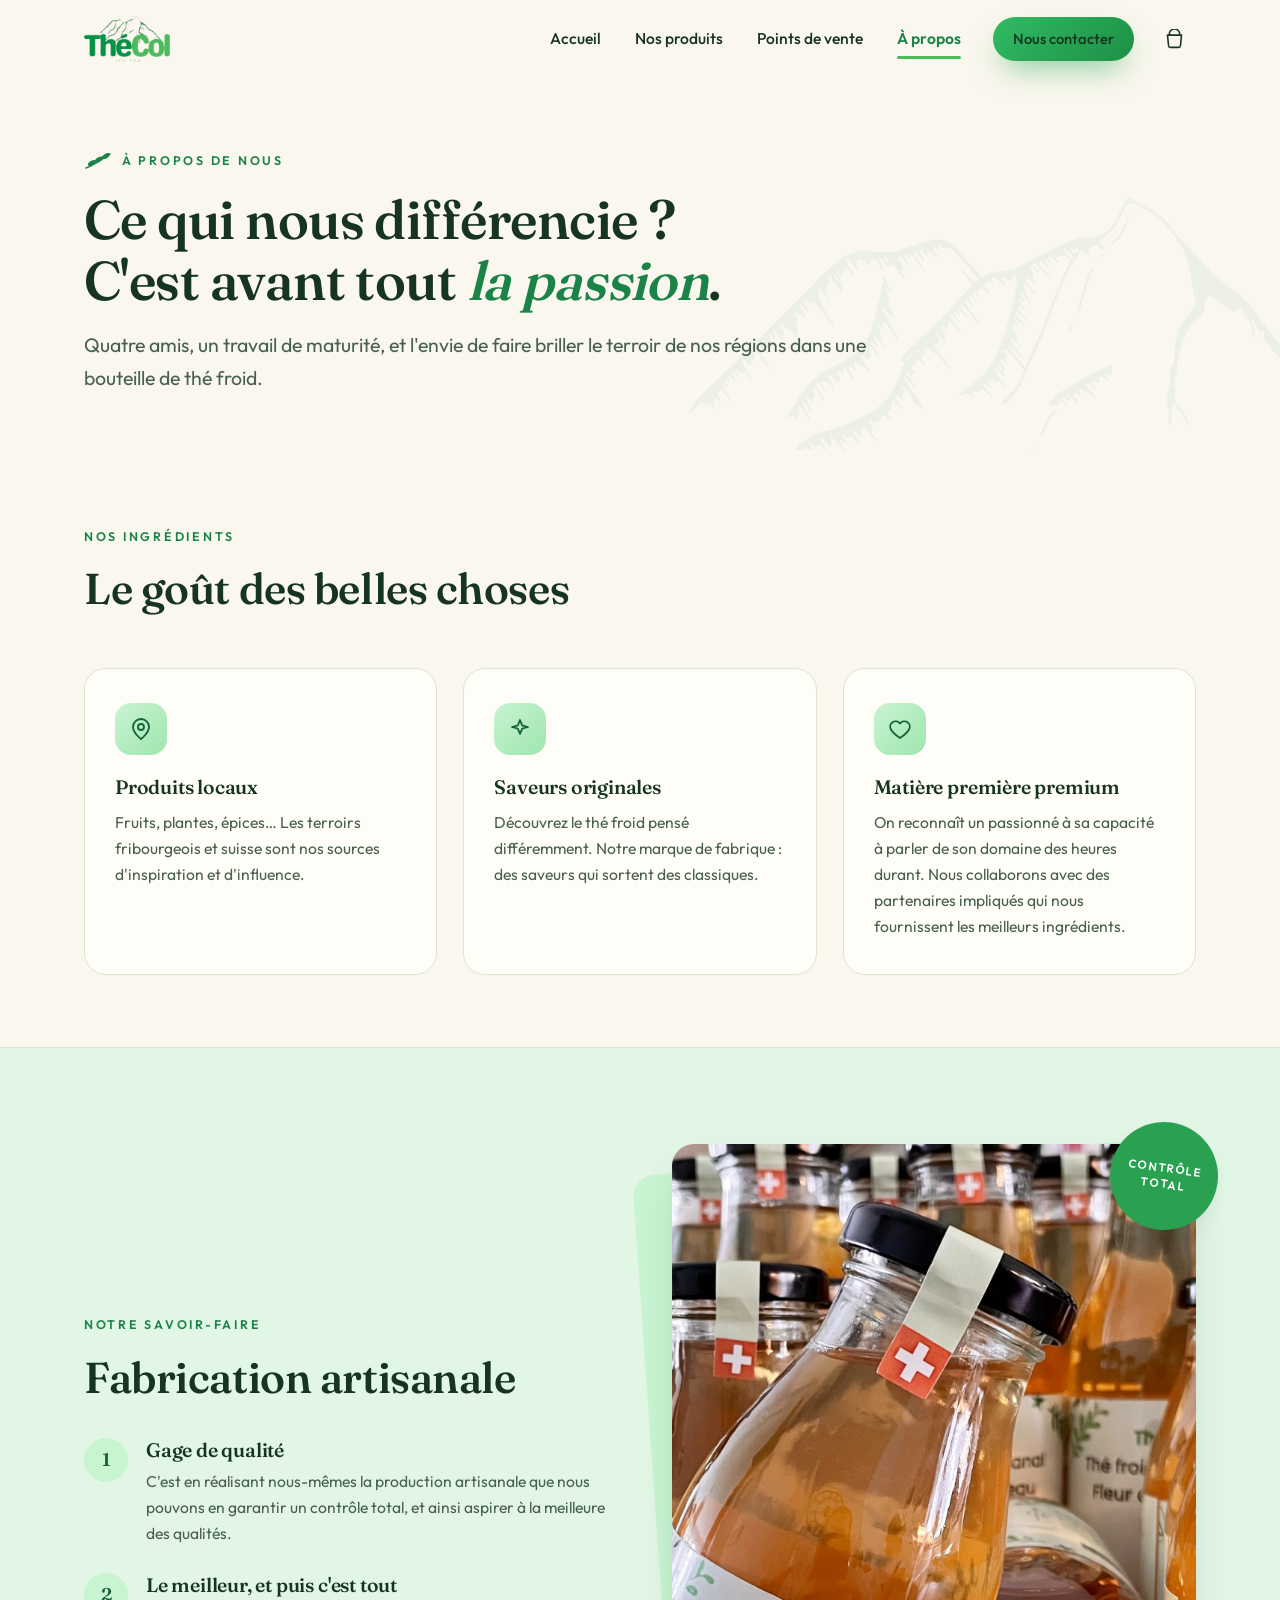
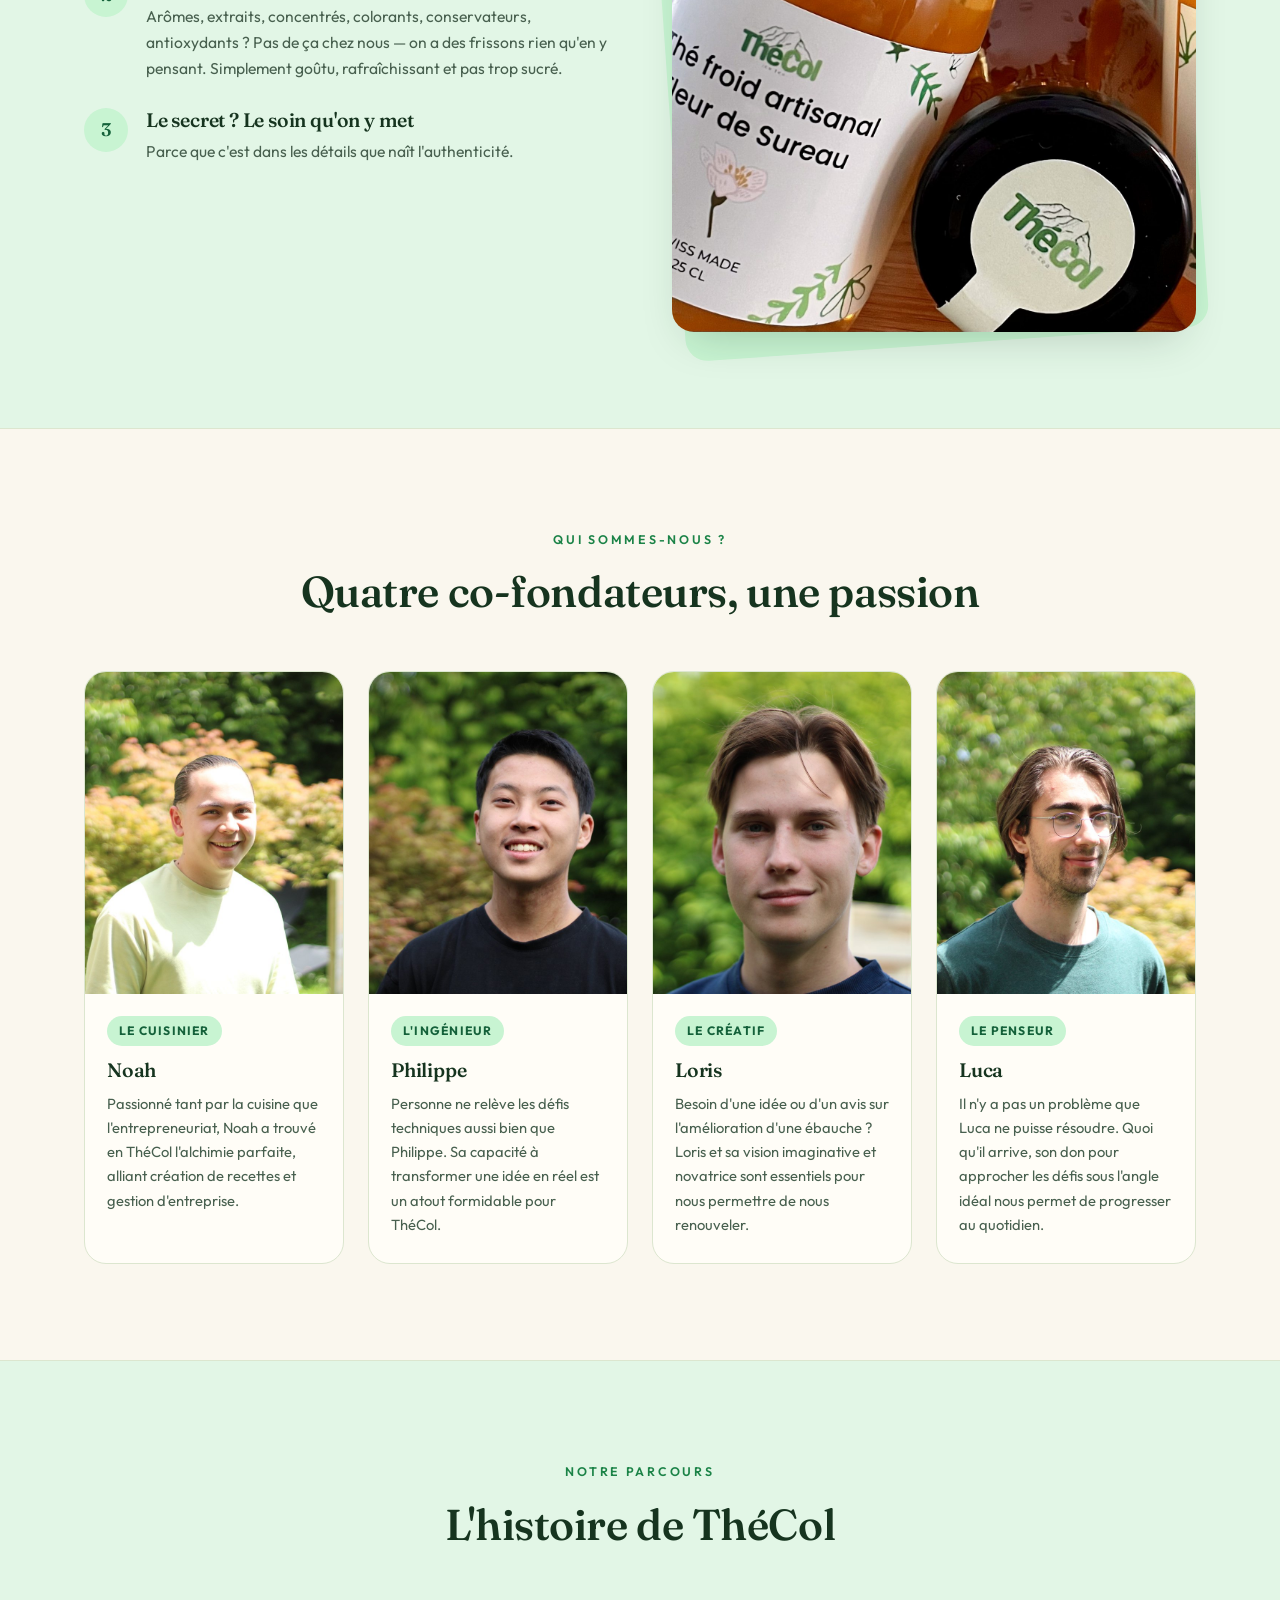
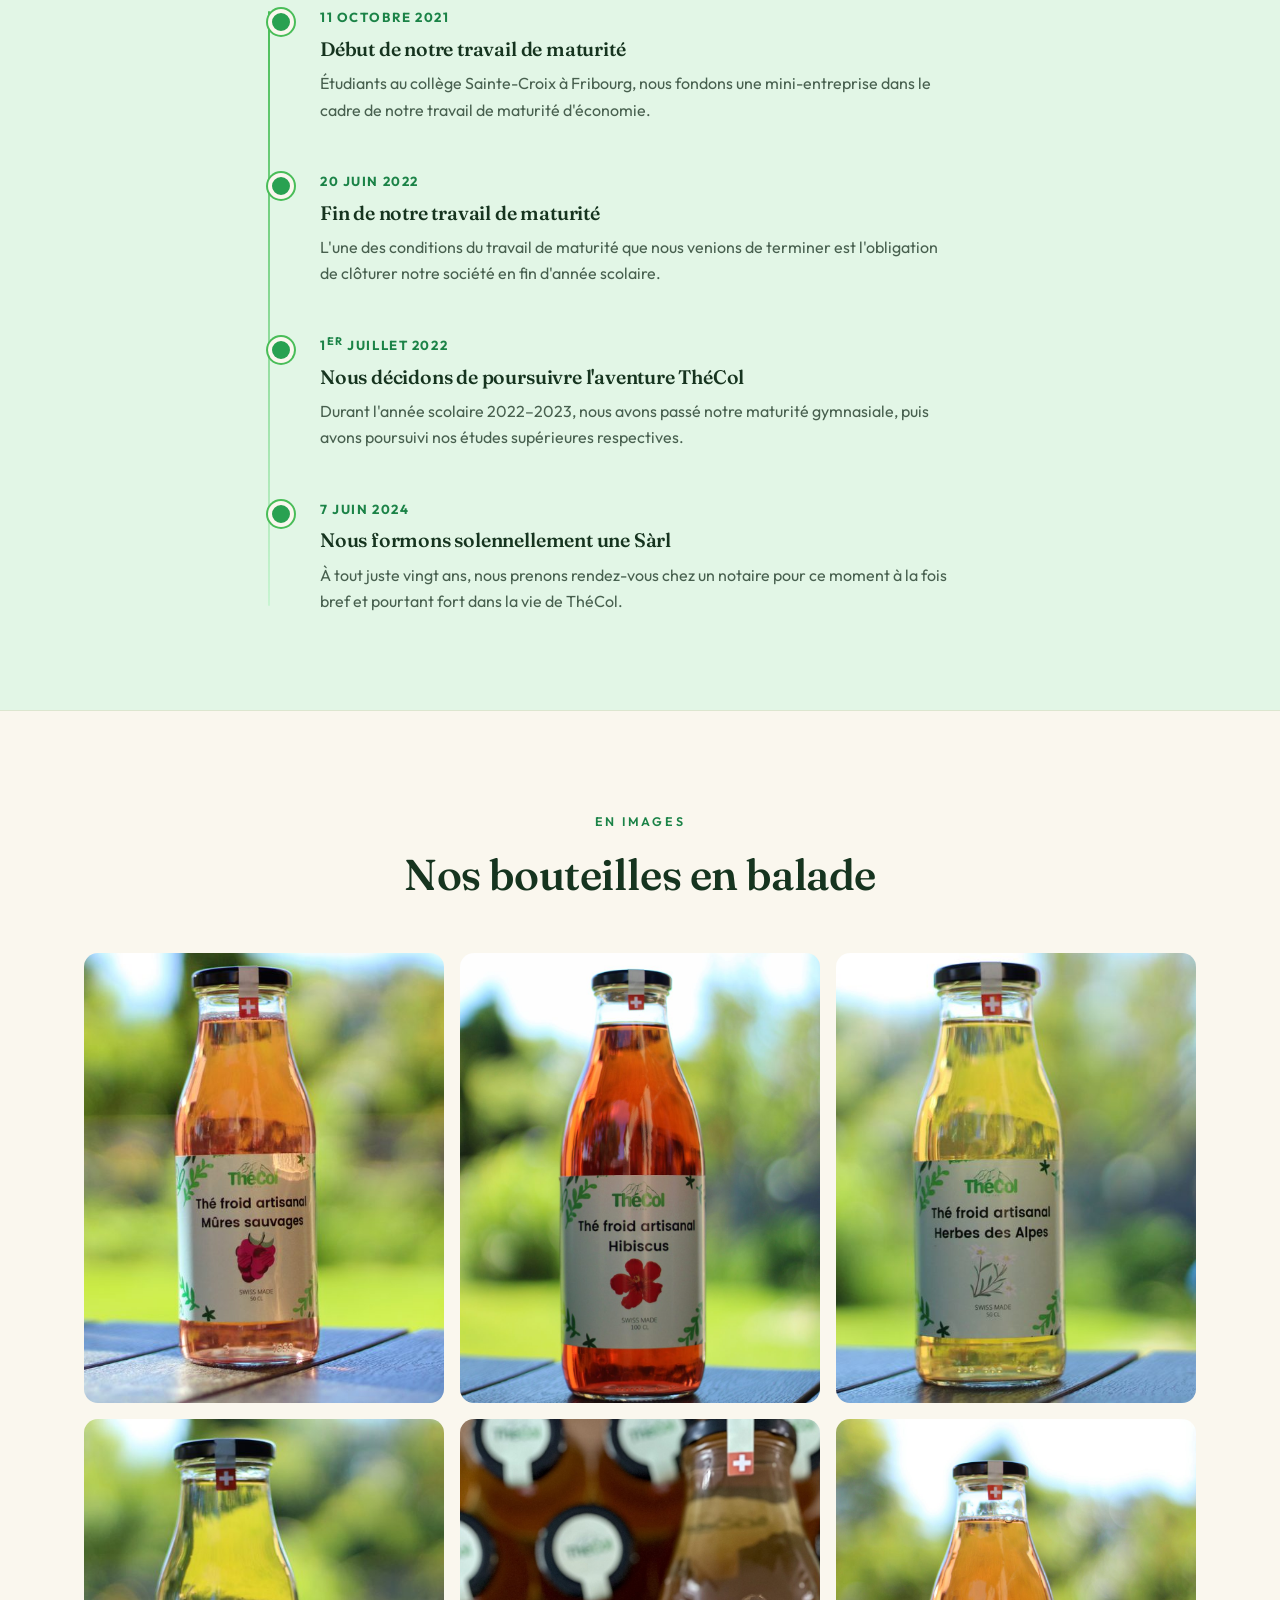
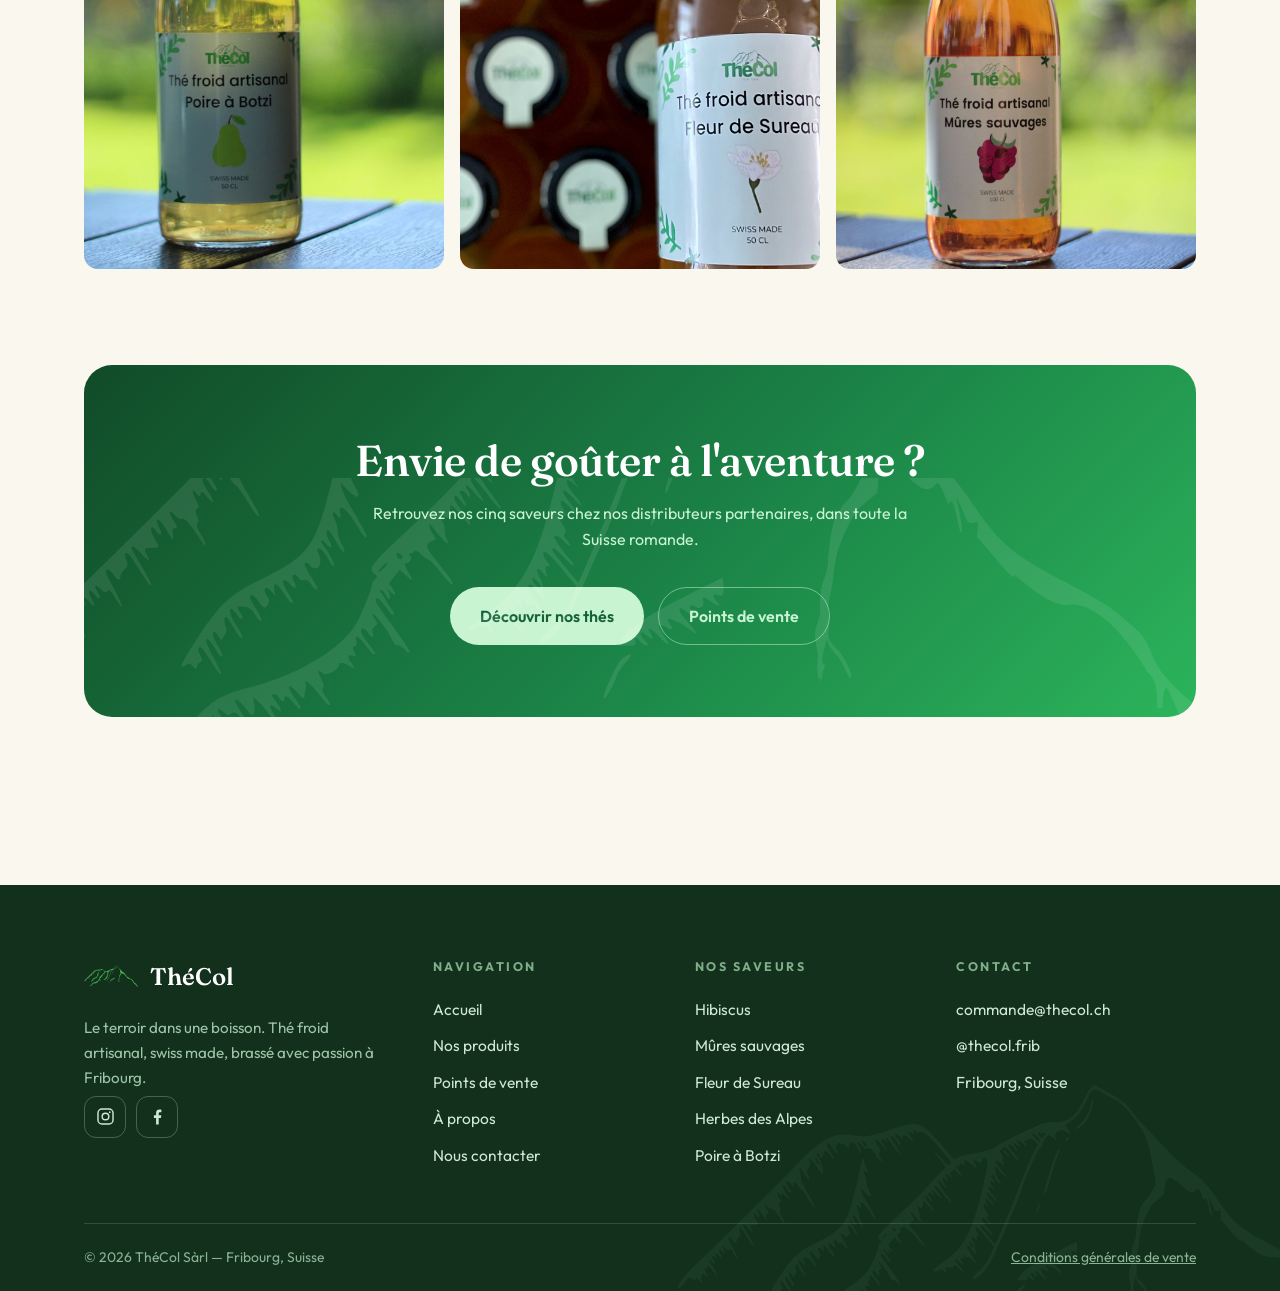
==== a-propos.html @ d3c69330 "Site ThéCol remasterisé — vitrine multi-pages + boutique statique Refonte complète de thecol.ch : ac" ====
<!DOCTYPE html>
<html lang="fr">
<head>
  <meta charset="UTF-8">
  <meta name="viewport" content="width=device-width, initial-scale=1.0">
  <title>À propos — ThéCol | Notre histoire, notre équipe</title>
  <meta name="description" content="Ce qui différencie ThéCol ? La passion. Découvrez l'histoire de quatre étudiants fribourgeois devenus artisans du thé froid, et les valeurs qui nous animent.">
  <link rel="icon" type="image/svg+xml" href="assets/web/montagne.svg">
  <link rel="icon" type="image/png" sizes="192x192" href="assets/web/icon-192.png">
  <link rel="apple-touch-icon" href="assets/web/icon-192.png">
  <link rel="stylesheet" href="css/style.css?v=5">
</head>
<body>

  <header class="site-header">
    <div class="wrap header-inner">
      <a class="brand" href="index.html" aria-label="ThéCol — accueil">
        <img src="assets/web/logo-header.png" alt="ThéCol">
      </a>
      <nav class="main-nav" aria-label="Navigation principale">
        <a href="index.html">Accueil</a>
        <a href="produits.html">Nos produits</a>
        <a href="points-de-vente.html">Points de vente</a>
        <a href="a-propos.html" class="active">À propos</a>
        <a href="contact.html" class="btn small">Nous contacter</a>
      </nav>
      <div class="header-actions">
        <button class="cart-btn" aria-label="Ouvrir le panier">
          <svg width="21" height="21" viewBox="0 0 24 24" fill="none" stroke="currentColor" stroke-width="1.8" stroke-linecap="round" stroke-linejoin="round" aria-hidden="true"><path d="M6 7V6a6 6 0 0 1 12 0v1"/><path d="M4 7h16l-1.2 12.1a2 2 0 0 1-2 1.9H7.2a2 2 0 0 1-2-1.9L4 7Z"/></svg>
          <span class="cart-count" data-cart-count hidden>0</span>
        </button>
        <button class="nav-toggle" aria-label="Ouvrir le menu" aria-expanded="false">
          <span></span><span></span><span></span>
        </button>
      </div>
    </div>
  </header>

  <main>
    <!-- ======================= En-tête de page ======================= -->
    <section class="page-hero">
      <div class="hero-mountain" aria-hidden="true"></div>
      <div class="wrap">
        <span class="overline">
          <svg width="28" height="18" viewBox="0 0 28 18" aria-hidden="true"><g fill="currentColor"><path d="M2 16C8 14 16 9 26 2" stroke="currentColor" stroke-width="1.5" fill="none" stroke-linecap="round"/><ellipse cx="8" cy="11" rx="4.5" ry="2.2" transform="rotate(-30 8 11)"/><ellipse cx="15" cy="7.5" rx="4.5" ry="2.2" transform="rotate(-30 15 7.5)"/><ellipse cx="22" cy="4" rx="4.5" ry="2.2" transform="rotate(-30 22 4)"/></g></svg>
          À propos de nous
        </span>
        <h1>Ce qui nous différencie&nbsp;?<br>C'est avant tout <em style="color:var(--green-700)">la passion</em>.</h1>
        <p class="lead">Quatre amis, un travail de maturité, et l'envie de faire briller le terroir de nos régions dans une bouteille de thé froid.</p>
      </div>
    </section>

    <!-- ======================= Le goût des belles choses ======================= -->
    <section class="section tight">
      <div class="wrap">
        <div class="section-head reveal">
          <span class="overline">Nos ingrédients</span>
          <h2>Le goût des belles choses</h2>
        </div>
        <div class="feature-grid">
          <article class="feature reveal">
            <div class="ico">
              <svg width="24" height="24" viewBox="0 0 24 24" fill="none" stroke="currentColor" stroke-width="1.8" stroke-linecap="round" stroke-linejoin="round" aria-hidden="true"><path d="M20 10c0 6-8 12-8 12s-8-6-8-12a8 8 0 0 1 16 0Z"/><circle cx="12" cy="10" r="3"/></svg>
            </div>
            <h3>Produits locaux</h3>
            <p>Fruits, plantes, épices… Les terroirs fribourgeois et suisse sont nos sources d'inspiration et d'influence.</p>
          </article>
          <article class="feature reveal d1">
            <div class="ico">
              <svg width="24" height="24" viewBox="0 0 24 24" fill="none" stroke="currentColor" stroke-width="1.8" stroke-linejoin="round" aria-hidden="true"><path d="M12 3l2.2 5.4L20 10l-5.8 1.6L12 17l-2.2-5.4L4 10l5.8-1.6L12 3Z"/></svg>
            </div>
            <h3>Saveurs originales</h3>
            <p>Découvrez le thé froid pensé différemment. Notre marque de fabrique&nbsp;: des saveurs qui sortent des classiques.</p>
          </article>
          <article class="feature reveal d2">
            <div class="ico">
              <svg width="24" height="24" viewBox="0 0 24 24" fill="none" stroke="currentColor" stroke-width="1.8" stroke-linecap="round" stroke-linejoin="round" aria-hidden="true"><path d="M12 21s-7-4.6-9.3-9A5.4 5.4 0 0 1 12 6.6 5.4 5.4 0 0 1 21.3 12c-2.3 4.4-9.3 9-9.3 9Z"/></svg>
            </div>
            <h3>Matière première premium</h3>
            <p>On reconnaît un passionné à sa capacité à parler de son domaine des heures durant. Nous collaborons avec des partenaires impliqués qui nous fournissent les meilleurs ingrédients.</p>
          </article>
        </div>
      </div>
    </section>

    <!-- ======================= Fabrication artisanale ======================= -->
    <section class="section" style="background: var(--mint-soft); border-block: 1px solid var(--line);">
      <div class="wrap split">
        <div class="reveal">
          <span class="overline">Notre savoir-faire</span>
          <h2 style="margin-bottom: 36px;">Fabrication artisanale</h2>
          <div class="craft-list">
            <div class="craft-item">
              <span class="num">1</span>
              <div>
                <h3>Gage de qualité</h3>
                <p>C'est en réalisant nous-mêmes la production artisanale que nous pouvons en garantir un contrôle total, et ainsi aspirer à la meilleure des qualités.</p>
              </div>
            </div>
            <div class="craft-item">
              <span class="num">2</span>
              <div>
                <h3>Le meilleur, et puis c'est tout</h3>
                <p>Arômes, extraits, concentrés, colorants, conservateurs, antioxydants&nbsp;? Pas de ça chez nous — on a des frissons rien qu'en y pensant. Simplement goûtu, rafraîchissant et pas trop sucré.</p>
              </div>
            </div>
            <div class="craft-item">
              <span class="num">3</span>
              <div>
                <h3>Le secret&nbsp;? Le soin qu'on y met</h3>
                <p>Parce que c'est dans les détails que naît l'authenticité.</p>
              </div>
            </div>
          </div>
        </div>
        <div class="split-img reveal d1">
          <img src="assets/web/photo-production.jpg" alt="Bouteilles ThéCol en cours de production" loading="lazy">
          <span class="badge-round">Contrôle<br>total</span>
        </div>
      </div>
    </section>

    <!-- ======================= Équipe ======================= -->
    <section class="section">
      <div class="wrap">
        <div class="section-head center reveal">
          <span class="overline">Qui sommes-nous&nbsp;?</span>
          <h2>Quatre co-fondateurs, une passion</h2>
        </div>
        <div class="team-grid">
          <article class="member reveal">
            <img src="assets/web/team-noah.jpg" alt="Noah, co-fondateur de ThéCol" loading="lazy">
            <div class="member-body">
              <span class="role">Le cuisinier</span>
              <h3>Noah</h3>
              <p>Passionné tant par la cuisine que l'entrepreneuriat, Noah a trouvé en ThéCol l'alchimie parfaite, alliant création de recettes et gestion d'entreprise.</p>
            </div>
          </article>
          <article class="member reveal d1">
            <img src="assets/web/team-philippe.jpg" alt="Philippe, co-fondateur de ThéCol" loading="lazy">
            <div class="member-body">
              <span class="role">L'ingénieur</span>
              <h3>Philippe</h3>
              <p>Personne ne relève les défis techniques aussi bien que Philippe. Sa capacité à transformer une idée en réel est un atout formidable pour ThéCol.</p>
            </div>
          </article>
          <article class="member reveal d2">
            <img src="assets/web/team-loris.jpg" alt="Loris, co-fondateur de ThéCol" loading="lazy">
            <div class="member-body">
              <span class="role">Le créatif</span>
              <h3>Loris</h3>
              <p>Besoin d'une idée ou d'un avis sur l'amélioration d'une ébauche&nbsp;? Loris et sa vision imaginative et novatrice sont essentiels pour nous permettre de nous renouveler.</p>
            </div>
          </article>
          <article class="member reveal d3">
            <img src="assets/web/team-luca.jpg" alt="Luca, co-fondateur de ThéCol" loading="lazy">
            <div class="member-body">
              <span class="role">Le penseur</span>
              <h3>Luca</h3>
              <p>Il n'y a pas un problème que Luca ne puisse résoudre. Quoi qu'il arrive, son don pour approcher les défis sous l'angle idéal nous permet de progresser au quotidien.</p>
            </div>
          </article>
        </div>
      </div>
    </section>

    <!-- ======================= Histoire ======================= -->
    <section class="section" style="background: var(--mint-soft); border-block: 1px solid var(--line);">
      <div class="wrap">
        <div class="section-head center reveal">
          <span class="overline">Notre parcours</span>
          <h2>L'histoire de ThéCol</h2>
        </div>
        <div class="timeline">
          <div class="milestone reveal">
            <span class="date">11 octobre 2021</span>
            <h3>Début de notre travail de maturité</h3>
            <p>Étudiants au collège Sainte-Croix à Fribourg, nous fondons une mini-entreprise dans le cadre de notre travail de maturité d'économie.</p>
          </div>
          <div class="milestone reveal">
            <span class="date">20 juin 2022</span>
            <h3>Fin de notre travail de maturité</h3>
            <p>L'une des conditions du travail de maturité que nous venions de terminer est l'obligation de clôturer notre société en fin d'année scolaire.</p>
          </div>
          <div class="milestone reveal">
            <span class="date">1<sup>er</sup> juillet 2022</span>
            <h3>Nous décidons de poursuivre l'aventure ThéCol</h3>
            <p>Durant l'année scolaire 2022–2023, nous avons passé notre maturité gymnasiale, puis avons poursuivi nos études supérieures respectives.</p>
          </div>
          <div class="milestone reveal">
            <span class="date">7 juin 2024</span>
            <h3>Nous formons solennellement une Sàrl</h3>
            <p>À tout juste vingt ans, nous prenons rendez-vous chez un notaire pour ce moment à la fois bref et pourtant fort dans la vie de ThéCol.</p>
          </div>
        </div>
      </div>
    </section>

    <!-- ======================= Galerie ======================= -->
    <section class="section">
      <div class="wrap">
        <div class="section-head center reveal">
          <span class="overline">En images</span>
          <h2>Nos bouteilles en balade</h2>
        </div>
        <div class="gallery reveal">
          <img src="assets/web/photo-gal-mures.jpg" alt="Bouteille ThéCol Mûres sauvages en extérieur" loading="lazy">
          <img src="assets/web/photo-gal-hibiscus.jpg" alt="Bouteille ThéCol Hibiscus 100 cl" loading="lazy">
          <img src="assets/web/photo-gal-herbes.jpg" alt="Bouteille ThéCol Herbes des Alpes en extérieur" loading="lazy">
          <img src="assets/web/photo-gal-poire.jpg" alt="Bouteille ThéCol Poire à Botzi en extérieur" loading="lazy">
          <img src="assets/web/photo-caisse.jpg" alt="Caisse de bouteilles ThéCol Fleur de Sureau" loading="lazy">
          <img src="assets/web/photo-mures-100.jpg" alt="Grande bouteille ThéCol Mûres sauvages au jardin" loading="lazy">
        </div>
      </div>
    </section>

    <!-- ======================= CTA ======================= -->
    <section class="section tight" style="padding-top: 0;">
      <div class="wrap">
        <div class="cta-band reveal">
          <div class="mountain" aria-hidden="true"></div>
          <h2>Envie de goûter à l'aventure&nbsp;?</h2>
          <p>Retrouvez nos cinq saveurs chez nos distributeurs partenaires, dans toute la Suisse romande.</p>
          <div class="hero-actions">
            <a class="btn light" href="produits.html">Découvrir nos thés</a>
            <a class="btn ghost-light" href="points-de-vente.html">Points de vente</a>
          </div>
        </div>
      </div>
    </section>
  </main>

  <footer class="site-footer">
    <div class="mountain" aria-hidden="true"></div>
    <div class="wrap">
      <div class="footer-grid">
        <div class="footer-brand">
          <div class="foot-logo"><span class="m" aria-hidden="true"></span><b>ThéCol</b></div>
          <p>Le terroir dans une boisson. Thé froid artisanal, swiss made, brassé avec passion à Fribourg.</p>
          <div class="social-row">
            <a href="https://www.instagram.com/thecol.frib/" target="_blank" rel="noopener" aria-label="Instagram">
              <svg width="19" height="19" viewBox="0 0 24 24" fill="none" stroke="currentColor" stroke-width="1.8" stroke-linecap="round" aria-hidden="true"><rect x="2.5" y="2.5" width="19" height="19" rx="5"/><circle cx="12" cy="12" r="4.2"/><circle cx="17.4" cy="6.6" r="1.1" fill="currentColor" stroke="none"/></svg>
            </a>
            <a href="https://www.facebook.com/thecol.frib/" target="_blank" rel="noopener" aria-label="Facebook">
              <svg width="19" height="19" viewBox="0 0 24 24" fill="currentColor" aria-hidden="true"><path d="M13.5 22v-8h2.8l.5-3.5h-3.3V8.2c0-1 .3-1.7 1.7-1.7h1.7V3.4c-.3 0-1.3-.1-2.5-.1-2.5 0-4.2 1.5-4.2 4.3v2.9H7.5V14h2.7v8h3.3Z"/></svg>
            </a>
          </div>
        </div>
        <nav aria-label="Navigation du pied de page">
          <h4>Navigation</h4>
          <ul>
            <li><a href="index.html">Accueil</a></li>
            <li><a href="produits.html">Nos produits</a></li>
            <li><a href="points-de-vente.html">Points de vente</a></li>
            <li><a href="a-propos.html">À propos</a></li>
            <li><a href="contact.html">Nous contacter</a></li>
          </ul>
        </nav>
        <div>
          <h4>Nos saveurs</h4>
          <ul>
            <li><a href="produit-hibiscus.html">Hibiscus</a></li>
            <li><a href="produit-mures.html">Mûres sauvages</a></li>
            <li><a href="produit-sureau.html">Fleur de Sureau</a></li>
            <li><a href="produit-herbes.html">Herbes des Alpes</a></li>
            <li><a href="produit-poire.html">Poire à Botzi</a></li>
          </ul>
        </div>
        <div>
          <h4>Contact</h4>
          <ul>
            <li><a href="mailto:commande@thecol.ch">commande@thecol.ch</a></li>
            <li><a href="https://www.instagram.com/thecol.frib/" target="_blank" rel="noopener">@thecol.frib</a></li>
            <li>Fribourg, Suisse</li>
          </ul>
        </div>
      </div>
      <div class="footer-bottom">
        <span>© <span data-year>2026</span> ThéCol Sàrl — Fribourg, Suisse</span>
        <a href="contact.html#cgv">Conditions générales de vente</a>
      </div>
    </div>
  </footer>

  <script src="js/main.js?v=5"></script>
</body>
</html>
---- css/style.css ----
/* ==========================================================================
   ThéCol — thecol.ch (version remasterisée)
   Palette issue du logo : vert #29a151 / #49bd58, menthe #dbfee0
   ========================================================================== */

/* Polices auto-hébergées (variables, sous-ensemble latin) */
@font-face {
  font-family: "Fraunces";
  src: url("../assets/fonts/fraunces-latin.woff2") format("woff2");
  font-weight: 100 900;
  font-style: normal;
  font-display: swap;
}
@font-face {
  font-family: "Outfit";
  src: url("../assets/fonts/outfit-latin.woff2") format("woff2");
  font-weight: 100 900;
  font-style: normal;
  font-display: swap;
}

:root {
  --ink: #16341f;
  --ink-soft: #48604f;
  --green-800: #14613a;
  --green-700: #1b8347;
  --green: #29a151;
  --green-light: #49bd58;
  --mint: #c8f4d2;
  --mint-soft: #e2f6e6;
  --cream: #faf7ee;
  --card: #fffdf7;
  --line: #dce6cf;
  --red: #e04b38;
  --amber: #d9a441;

  --hibiscus: #d43e4b;   --hibiscus-soft: #fcdfdb;
  --mures: #ad3f7f;      --mures-soft: #f8d9ea;
  --sureau: #c9973b;     --sureau-soft: #f9e8c4;
  --herbes: #63a832;     --herbes-soft: #e5f3cd;
  --poire: #9fb62c;      --poire-soft: #eef3c4;

  --font-display: "Fraunces", Georgia, serif;
  --font-body: "Outfit", "Segoe UI", sans-serif;

  --radius: 22px;
  --radius-sm: 14px;
  --shadow: 0 18px 45px -18px rgba(22, 52, 31, 0.25);
  --shadow-soft: 0 10px 30px -14px rgba(22, 52, 31, 0.18);
  --wrap: 1160px;
}

* { margin: 0; padding: 0; box-sizing: border-box; }

html { scroll-behavior: smooth; scroll-padding-top: 96px; }

body {
  font-family: var(--font-body);
  font-weight: 400;
  color: var(--ink);
  background: var(--cream);
  line-height: 1.65;
  -webkit-font-smoothing: antialiased;
  overflow-x: hidden;
}

img { max-width: 100%; display: block; }
a { color: inherit; }
ul { list-style: none; }
button { font: inherit; cursor: pointer; }

.wrap { max-width: var(--wrap); margin: 0 auto; padding: 0 24px; }

::selection { background: var(--green-light); color: #fff; }

/* ---------- Typographie ---------- */

h1, h2, h3 { font-family: var(--font-display); font-weight: 560; line-height: 1.12; letter-spacing: -0.01em; }

.display { font-size: clamp(2.7rem, 5.6vw, 4.2rem); }
h2, .h2 { font-size: clamp(1.9rem, 3.4vw, 2.7rem); }
h3 { font-size: 1.22rem; line-height: 1.3; }

.lead { font-size: clamp(1.05rem, 1.6vw, 1.22rem); color: var(--ink-soft); max-width: 58ch; }

.overline {
  display: inline-flex; align-items: center; gap: 10px;
  font-size: 0.78rem; font-weight: 600; letter-spacing: 0.22em;
  text-transform: uppercase; color: var(--green-700);
  margin-bottom: 18px;
}
.overline svg { flex: none; }

.center { text-align: center; }
.center .lead { margin-inline: auto; }

/* ---------- Boutons ---------- */

.btn {
  display: inline-flex; align-items: center; gap: 10px;
  background: linear-gradient(135deg, #31bb63, #1d8f46);
  color: #fff; text-decoration: none;
  font-weight: 600; font-size: 1rem;
  padding: 15px 30px; border-radius: 999px;
  border: none;
  box-shadow: 0 14px 30px -10px rgba(41, 161, 81, 0.65);
  transition: transform 0.2s ease, filter 0.2s ease, box-shadow 0.2s ease;
}
.btn:hover { filter: brightness(1.08) saturate(1.1); transform: translateY(-2px); box-shadow: 0 18px 36px -10px rgba(29, 143, 70, 0.65); }
.btn svg { transition: transform 0.2s ease; }
.btn:hover svg { transform: translateX(3px); }

.btn.ghost {
  background: transparent; color: var(--ink);
  border: 1.5px solid rgba(22, 52, 31, 0.28);
  box-shadow: none;
}
.btn.ghost:hover { background: rgba(22, 52, 31, 0.06); color: var(--ink); transform: translateY(-2px); }

.btn.light { background: var(--mint); color: var(--green-800); box-shadow: none; }
.btn.light:hover { background: #fff; }

.btn.ghost-light { background: transparent; color: var(--mint); border: 1.5px solid rgba(219, 254, 224, 0.45); box-shadow: none; }
.btn.ghost-light:hover { background: rgba(219, 254, 224, 0.12); transform: translateY(-2px); }

.btn.small { padding: 10px 20px; font-size: 0.92rem; }

/* ---------- Header ---------- */

.site-header {
  position: sticky; top: 0; z-index: 60;
  background: rgba(250, 247, 238, 0.86);
  backdrop-filter: blur(14px);
  -webkit-backdrop-filter: blur(14px);
  border-bottom: 1px solid transparent;
  transition: border-color 0.25s ease, box-shadow 0.25s ease;
}
.site-header.scrolled { border-bottom-color: var(--line); box-shadow: 0 8px 30px -20px rgba(22, 52, 31, 0.25); }

.header-inner {
  display: flex; align-items: center; justify-content: flex-start;
  gap: 18px; height: 78px;
}

.brand { display: inline-flex; align-items: center; text-decoration: none; }
.brand img { height: 46px; width: auto; }

.header-actions { display: flex; align-items: center; gap: 2px; }

.cart-btn {
  position: relative; width: 44px; height: 44px;
  border: none; background: none; cursor: pointer;
  border-radius: 12px; display: grid; place-items: center;
  color: var(--ink);
  transition: background 0.2s ease, color 0.2s ease;
}
.cart-btn:hover { background: var(--mint-soft); color: var(--green-800); }
.cart-count {
  position: absolute; top: 1px; right: -1px;
  background: var(--red); color: #fff;
  font-size: 0.68rem; font-weight: 700;
  min-width: 18px; height: 18px; border-radius: 999px;
  display: grid; place-items: center; padding: 0 4px;
}
.cart-count[hidden] { display: none; }

.main-nav { display: flex; align-items: center; gap: 6px; margin-left: auto; }
.main-nav a {
  position: relative;
  text-decoration: none; font-weight: 500; font-size: 0.98rem;
  color: var(--ink); padding: 9px 14px; border-radius: 999px;
  transition: background 0.2s ease, color 0.2s ease;
}
.main-nav a:hover { background: var(--mint-soft); color: var(--green-800); }
.main-nav a.active { color: var(--green-700); font-weight: 600; }
.main-nav a.active::after {
  content: ""; position: absolute; left: 14px; right: 14px; bottom: 2px;
  height: 3px; border-radius: 3px; background: var(--green-light);
}
.main-nav .btn { margin-left: 12px; }

.nav-toggle {
  display: none; background: none; border: none;
  width: 44px; height: 44px; border-radius: 12px;
  align-items: center; justify-content: center; flex-direction: column; gap: 5px;
}
.nav-toggle span { width: 22px; height: 2px; background: var(--ink); border-radius: 2px; transition: transform 0.25s ease, opacity 0.25s ease; }
.nav-open .nav-toggle span:nth-child(1) { transform: translateY(7px) rotate(45deg); }
.nav-open .nav-toggle span:nth-child(2) { opacity: 0; }
.nav-open .nav-toggle span:nth-child(3) { transform: translateY(-7px) rotate(-45deg); }

/* ---------- Hero (accueil) ---------- */

.hero { position: relative; overflow: clip; }
.hero-inner {
  display: grid; grid-template-columns: 1.05fr 0.95fr;
  align-items: center; gap: 40px;
  padding: 64px 0 90px;
}
.hero h1 { margin-bottom: 22px; }
.hero h1 em {
  font-style: italic; color: var(--green-700);
  background-image: linear-gradient(0deg, rgba(73, 189, 88, 0.32) 0 30%, transparent 30%);
  padding: 0 6px; margin: 0 -3px; border-radius: 8px;
}
.hero .lead { margin-bottom: 34px; }
.hero-actions { display: flex; flex-wrap: wrap; gap: 14px; margin-bottom: 36px; }

.hero-facts { display: flex; flex-wrap: wrap; gap: 10px 22px; color: var(--ink-soft); font-size: 0.95rem; font-weight: 500; }
.hero-facts li { display: inline-flex; align-items: center; gap: 8px; }
.hero-facts svg { color: var(--green); flex: none; }

.hero-art { position: relative; display: flex; justify-content: center; align-items: flex-end; min-height: 520px; }
.hero-blob {
  position: absolute; inset: 4% 6% 0 6%;
  background: radial-gradient(circle at 30% 25%, #e3fbe8 0%, #b4edc1 52%, #83d998 100%);
  border-radius: 48% 52% 44% 56% / 52% 46% 54% 48%;
}
.hero-mountain {
  position: absolute; left: 50%; top: 12%; transform: translateX(-50%);
  width: 120%; height: 46%;
  background: var(--green-700);
  opacity: 0.16;
  -webkit-mask: url("../assets/web/montagne.svg") no-repeat center / contain;
  mask: url("../assets/web/montagne.svg") no-repeat center / contain;
}
.hero-bottle { position: relative; height: 500px; width: auto; transform: rotate(-2.5deg); filter: drop-shadow(0 34px 30px rgba(22, 52, 31, 0.3)); }

.hero-chip {
  position: absolute; z-index: 2;
  display: inline-flex; align-items: center; gap: 10px;
  background: var(--card); border: 1px solid var(--line);
  padding: 10px 16px; border-radius: 999px;
  font-weight: 600; font-size: 0.9rem;
  box-shadow: var(--shadow-soft);
  animation: float 5.5s ease-in-out infinite;
}
.hero-chip.c1 { top: 16%; left: 2%; }
.hero-chip.c2 { bottom: 14%; right: 0; animation-delay: -2.6s; }
.swiss-cross {
  width: 20px; height: 20px; border-radius: 5px; background: var(--red);
  position: relative; flex: none;
}
.swiss-cross::before, .swiss-cross::after {
  content: ""; position: absolute; background: #fff; border-radius: 1px;
  top: 50%; left: 50%; transform: translate(-50%, -50%);
}
.swiss-cross::before { width: 12px; height: 4px; }
.swiss-cross::after { width: 4px; height: 12px; }
.leaf-dot { width: 20px; height: 20px; border-radius: 50%; background: var(--mint); color: var(--green-700); display: grid; place-items: center; flex: none; }

@keyframes float {
  0%, 100% { transform: translateY(0); }
  50% { transform: translateY(-12px); }
}

.sprig { position: absolute; color: var(--green-light); opacity: 0.8; }
.sprig.s1 { top: 6%; right: 8%; transform: rotate(24deg); }
.sprig.s2 { bottom: 4%; left: 4%; transform: rotate(-116deg); }

/* ---------- Bande de stats ---------- */

.stats-band {
  position: relative; overflow: hidden;
  background: linear-gradient(120deg, #124d2a, var(--green-700) 60%, #23984f);
}
.stats-band::after {
  content: ""; position: absolute; right: -4%; bottom: -55%; width: 42%; height: 150%;
  background: var(--mint); opacity: 0.08; pointer-events: none;
  -webkit-mask: url("../assets/web/montagne.svg") no-repeat center bottom / contain;
  mask: url("../assets/web/montagne.svg") no-repeat center bottom / contain;
}
.stats-grid { display: grid; grid-template-columns: repeat(4, 1fr); position: relative; z-index: 1; }
.stat { padding: 32px 18px; text-align: center; position: relative; }
.stat + .stat::before {
  content: ""; position: absolute; left: 0; top: 26%; bottom: 26%;
  width: 1px; background: rgba(219, 254, 224, 0.25);
}
.stat b { display: block; font-family: var(--font-display); font-size: 2rem; font-weight: 600; color: #fff; line-height: 1.15; }
.stat span { font-size: 0.92rem; color: #b6e7c2; font-weight: 500; }

/* ---------- Sections ---------- */

.section { padding: 96px 0; }
.section.tight { padding: 72px 0; }
.section-head { max-width: 720px; margin-bottom: 54px; }
.section-head.center { margin-inline: auto; }

/* Origines (split) */
.split { display: grid; grid-template-columns: 1fr 1fr; gap: 64px; align-items: center; }
.split-img { position: relative; }
.split-img > img { border-radius: var(--radius); box-shadow: var(--shadow); position: relative; z-index: 1; }
.split-img::before {
  content: ""; position: absolute; inset: 0;
  transform: rotate(-4deg) translate(-14px, 12px);
  background: var(--mint); border-radius: var(--radius);
}
.split-img .badge-round {
  position: absolute; z-index: 2; right: -22px; top: -22px;
  width: 108px; height: 108px; border-radius: 50%;
  background: var(--green); color: #fff;
  display: grid; place-items: center; text-align: center;
  font-weight: 600; font-size: 0.72rem; letter-spacing: 0.14em; text-transform: uppercase;
  padding: 12px; line-height: 1.35;
  box-shadow: var(--shadow-soft);
  transform: rotate(8deg);
}
.split h2 { margin-bottom: 20px; }
.split .lead { margin-bottom: 26px; }

.link-arrow {
  display: inline-flex; align-items: center; gap: 8px;
  color: var(--green-700); font-weight: 600; text-decoration: none;
  border-bottom: 2px solid transparent; padding-bottom: 2px;
  transition: gap 0.2s ease, border-color 0.2s ease;
}
.link-arrow:hover { gap: 13px; border-color: var(--green-light); }

/* Piliers */
.cards-3 { display: grid; grid-template-columns: repeat(3, 1fr); gap: 26px; }
.pillar {
  background: var(--card); border: 1px solid var(--line);
  border-radius: var(--radius); padding: 38px 32px;
  transition: transform 0.25s ease, box-shadow 0.25s ease;
}
.pillar:hover { transform: translateY(-6px); box-shadow: var(--shadow); }
.pillar .ico {
  width: 58px; height: 58px; border-radius: 18px;
  background: linear-gradient(135deg, var(--mint), #9fe5af);
  color: var(--green-800);
  display: grid; place-items: center; margin-bottom: 24px;
  transition: background 0.25s ease, color 0.25s ease;
}
.pillar:hover .ico { background: linear-gradient(135deg, #31bb63, #1d8f46); color: #fff; }
.pillar h3 { margin-bottom: 12px; }
.pillar p { color: var(--ink-soft); }

/* ---------- Gamme (teaser accueil) ---------- */

.flavor-row {
  display: grid; grid-template-columns: repeat(5, 1fr); gap: 20px;
}
.flavor-row.four { grid-template-columns: repeat(4, 1fr); }
.flavor-card {
  text-decoration: none; display: block;
  background: var(--card); border: 1px solid var(--line);
  border-radius: var(--radius); padding: 12px 12px 20px;
  text-align: center;
  transition: transform 0.25s ease, box-shadow 0.25s ease;
  position: relative;
}
.flavor-card:hover { transform: translateY(-8px); box-shadow: var(--shadow); }
.flavor-card img { border-radius: var(--radius-sm); aspect-ratio: 3 / 4.4; object-fit: cover; width: 100%; }
.flavor-card b { display: block; margin-top: 14px; font-weight: 600; font-size: 1.02rem; }
.flavor-card span { font-size: 0.85rem; color: var(--ink-soft); }
.badge-new {
  position: absolute; top: 20px; left: 20px; z-index: 2;
  background: var(--red); color: #fff;
  font-size: 0.72rem; font-weight: 700; letter-spacing: 0.12em; text-transform: uppercase;
  padding: 6px 12px; border-radius: 999px;
  box-shadow: 0 6px 16px -6px rgba(221, 82, 64, 0.6);
}

/* ---------- FAQ ---------- */

.faq-list { max-width: 780px; margin: 0 auto; display: grid; gap: 14px; }
details.faq {
  background: var(--card); border: 1px solid var(--line);
  border-radius: var(--radius-sm); overflow: hidden;
  transition: box-shadow 0.25s ease;
}
details.faq[open] { box-shadow: var(--shadow-soft); }
details.faq summary {
  list-style: none; cursor: pointer;
  display: flex; align-items: center; justify-content: space-between; gap: 18px;
  padding: 20px 24px;
  font-weight: 600; font-size: 1.05rem;
}
details.faq summary::-webkit-details-marker { display: none; }
.faq-plus {
  flex: none; width: 30px; height: 30px; border-radius: 50%;
  background: var(--mint); color: var(--green-800);
  display: grid; place-items: center;
  transition: transform 0.25s ease, background 0.25s ease;
  font-size: 1.2rem; font-weight: 500; line-height: 1;
}
details.faq[open] .faq-plus { transform: rotate(45deg); background: var(--green); color: #fff; }
.faq-body { padding: 0 24px 24px; color: var(--ink-soft); }
.faq-body a { color: var(--green-700); font-weight: 600; }

/* ---------- Bande CTA ---------- */

.cta-band {
  position: relative; overflow: hidden;
  background: linear-gradient(135deg, #114b28, var(--green-700) 55%, #2cb45b);
  border-radius: 28px;
  padding: 72px 56px;
  color: #fff; text-align: center;
}
.cta-band .mountain {
  position: absolute; inset: auto -6% -22% -6%; height: 90%;
  background: #fff; opacity: 0.09;
  -webkit-mask: url("../assets/web/montagne.svg") no-repeat center bottom / cover;
  mask: url("../assets/web/montagne.svg") no-repeat center bottom / cover;
  pointer-events: none;
}
.cta-band h2 { color: #fff; margin-bottom: 14px; }
.cta-band p { color: var(--mint); max-width: 52ch; margin: 0 auto 34px; }
.cta-band .hero-actions { justify-content: center; margin-bottom: 0; }

/* ---------- Page hero (pages intérieures) ---------- */

.page-hero { position: relative; padding: 72px 0 56px; overflow: clip; }
.page-hero h1 { font-size: clamp(2.4rem, 4.6vw, 3.4rem); margin-bottom: 18px; }
.page-hero .lead { max-width: 62ch; }
.page-hero .hero-mountain { top: auto; bottom: -12%; height: 80%; opacity: 0.05; width: 70%; left: auto; right: -18%; transform: none; }

/* ---------- Produits ---------- */

/* Bandeau de prix unique (mêmes prix pour toutes les saveurs) */
.price-banner {
  display: flex; flex-wrap: wrap; align-items: center; justify-content: space-between;
  gap: 18px 30px;
  background: var(--card); border: 1px solid var(--line);
  border-radius: var(--radius); padding: 26px 34px;
  box-shadow: var(--shadow-soft);
}
.price-banner .intro { font-weight: 600; display: flex; align-items: center; gap: 12px; }
.price-banner .intro svg { color: var(--green); flex: none; }
.price-banner .prices { display: flex; flex-wrap: wrap; gap: 10px 34px; }
.price-banner .p { display: flex; align-items: baseline; gap: 9px; }
.price-banner .p .size { font-family: var(--font-display); font-weight: 600; font-size: 1.35rem; color: var(--green-800); }
.price-banner .p .amount { color: var(--ink-soft); font-weight: 600; font-size: 0.98rem; }

/* Sections saveurs pleine largeur */
.flavor-section { --accent: var(--green); --accent-soft: var(--mint-soft); position: relative; overflow: clip; }
.flavor-section.hibiscus { --accent: var(--hibiscus); --accent-soft: var(--hibiscus-soft); }
.flavor-section.mures    { --accent: var(--mures);    --accent-soft: var(--mures-soft); }
.flavor-section.sureau   { --accent: #a5731f;         --accent-soft: var(--sureau-soft); }
.flavor-section.herbes   { --accent: var(--herbes);   --accent-soft: var(--herbes-soft); }
.flavor-section.poire    { --accent: #7d8f1d;         --accent-soft: var(--poire-soft); }

.flavor-section {
  background: linear-gradient(180deg, var(--accent-soft), var(--cream) 135%);
  border-top: 3px solid color-mix(in srgb, var(--accent) 38%, #fff);
}
.flavor-section:last-of-type { border-bottom: 1px solid var(--line); }

.flavor-inner {
  display: grid; grid-template-columns: 0.85fr 1.15fr;
  gap: clamp(34px, 6vw, 84px); align-items: center;
  padding: 76px 0;
}
.flavor-section.rev .flavor-inner > .flavor-visual { order: 2; }

.flavor-visual { position: relative; display: flex; justify-content: center; }
.arch {
  position: relative; display: block; width: min(340px, 84%);
  border-radius: 999px 999px 28px 28px;
  overflow: hidden;
  box-shadow: 0 30px 60px -22px rgba(22, 52, 31, 0.38);
  transform: rotate(-2deg);
  transition: transform 0.35s ease;
}
.flavor-section.rev .arch { transform: rotate(2deg); }
.flavor-section:hover .arch { transform: rotate(0deg) scale(1.015); }
a.arch:focus-visible { outline: 3px solid var(--accent); outline-offset: 4px; }
.arch img { width: 100%; aspect-ratio: 5 / 8; object-fit: cover; display: block; }

.flavor-body h2 a { color: inherit; text-decoration: none; transition: color 0.2s ease; }
.flavor-body h2 a:hover { color: var(--accent); }
.arch .badge-new { top: 26px; left: 50%; transform: translateX(-50%); }

.flavor-visual .halo {
  content: ""; position: absolute; z-index: -1;
  inset: 8% -4% -6% -4%;
  background: radial-gradient(closest-side, color-mix(in srgb, var(--accent) 16%, transparent), transparent);
}
.flavor-visual .sprig { color: var(--accent); opacity: 0.55; }
.flavor-visual .sprig.f1 { top: 2%; left: 4%; transform: rotate(-18deg); }
.flavor-visual .sprig.f2 { bottom: 4%; right: 2%; transform: rotate(150deg); }

.flavor-body .tag {
  display: inline-block;
  font-size: 0.75rem; font-weight: 700; letter-spacing: 0.18em; text-transform: uppercase;
  color: var(--accent);
  background: #fff; border: 1px solid color-mix(in srgb, var(--accent) 25%, transparent);
  padding: 7px 16px; border-radius: 999px; margin-bottom: 18px;
}
.flavor-body h2 {
  font-size: clamp(1.9rem, 3.4vw, 2.7rem);
  margin-bottom: 6px;
}
.flavor-body .sub {
  font-family: var(--font-display); font-style: italic;
  color: var(--accent); font-size: 1.25rem; margin-bottom: 18px;
}
.flavor-body .desc { color: var(--ink-soft); max-width: 52ch; margin-bottom: 26px; font-size: 1.04rem; }
.flavor-meta { display: flex; flex-wrap: wrap; align-items: center; gap: 8px 26px; }
.flavor-meta .m { display: flex; align-items: center; gap: 9px; font-weight: 600; font-size: 0.95rem; color: var(--ink); }
.flavor-meta .m svg { color: var(--accent); flex: none; }
.flavor-meta .m .soft { color: var(--ink-soft); font-weight: 500; }

.note-strip {
  display: flex; align-items: flex-start; gap: 16px;
  background: var(--mint-soft); border: 1px solid var(--line);
  border-radius: var(--radius); padding: 22px 26px;
  color: var(--ink-soft);
}
.note-strip svg { flex: none; color: var(--green-700); margin-top: 3px; }
.note-strip b { color: var(--ink); }

.order-grid { display: grid; grid-template-columns: 1fr 1fr; gap: 26px; }
.order-card {
  background: var(--card); border: 1px solid var(--line); border-radius: var(--radius);
  padding: 40px 36px;
}
.order-card .ico { width: 54px; height: 54px; border-radius: 16px; background: linear-gradient(135deg, var(--mint), #9fe5af); color: var(--green-800); display: grid; place-items: center; margin-bottom: 20px; }
.order-card h3 { margin-bottom: 10px; font-size: 1.35rem; }
.order-card p { color: var(--ink-soft); margin-bottom: 22px; }

/* ---------- Points de vente ---------- */

.pos-toolbar { display: flex; flex-wrap: wrap; gap: 14px; align-items: center; margin-bottom: 40px; }
.pos-search {
  flex: 1 1 260px; position: relative;
}
.pos-search input {
  width: 100%; padding: 14px 20px 14px 48px;
  border-radius: 999px; border: 1.5px solid var(--line);
  background: var(--card); font: inherit; color: var(--ink);
  outline: none; transition: border-color 0.2s ease, box-shadow 0.2s ease;
}
.pos-search input:focus { border-color: var(--green-light); box-shadow: 0 0 0 4px rgba(73, 189, 88, 0.15); }
.pos-search svg { position: absolute; left: 18px; top: 50%; transform: translateY(-50%); color: var(--ink-soft); }

.chip-row { display: flex; flex-wrap: wrap; gap: 8px; }
.chip {
  border: 1.5px solid var(--line); background: var(--card);
  border-radius: 999px; padding: 9px 18px;
  font-weight: 600; font-size: 0.9rem; color: var(--ink-soft);
  transition: all 0.2s ease;
}
.chip:hover { border-color: var(--green-light); color: var(--green-700); }
.chip.active { background: var(--green); border-color: var(--green); color: #fff; }
.chip .count { opacity: 0.65; font-weight: 500; margin-left: 4px; }

.canton-title { display: flex; align-items: center; gap: 14px; margin: 44px 0 20px; }
.canton-title h2 { font-size: 1.5rem; }
.canton-title .count-pill { background: var(--mint); color: var(--green-800); font-weight: 700; font-size: 0.85rem; padding: 4px 13px; border-radius: 999px; }
.canton-title::after { content: ""; flex: 1; height: 1px; background: var(--line); }

.pos-grid { display: grid; grid-template-columns: repeat(3, 1fr); gap: 18px; }
.pos-card {
  background: var(--card); border: 1px solid var(--line); border-radius: var(--radius-sm);
  padding: 24px 24px 20px;
  display: flex; flex-direction: column; gap: 6px;
  transition: transform 0.2s ease, box-shadow 0.2s ease, border-color 0.2s ease;
}
.pos-card:hover { transform: translateY(-4px); box-shadow: var(--shadow-soft); border-color: #d3dcc8; }
.pos-card h3 { font-family: var(--font-body); font-weight: 650; font-size: 1.04rem; }
.pos-card address { font-style: normal; color: var(--ink-soft); font-size: 0.94rem; flex: 1; }
.pos-card .link-arrow { font-size: 0.9rem; margin-top: 10px; }

.empty-canton {
  background: var(--mint-soft); border: 1px dashed #c8d8c3; border-radius: var(--radius);
  padding: 34px 30px; color: var(--ink-soft); max-width: 720px;
}
.empty-canton b { color: var(--ink); }

/* ---------- À propos ---------- */

.feature-grid { display: grid; grid-template-columns: repeat(3, 1fr); gap: 26px; }
.feature {
  background: var(--card); border: 1px solid var(--line); border-radius: var(--radius);
  padding: 34px 30px;
}
.feature .ico { width: 52px; height: 52px; border-radius: 16px; background: linear-gradient(135deg, var(--mint), #9fe5af); color: var(--green-800); display: grid; place-items: center; margin-bottom: 20px; }
.feature h3 { margin-bottom: 10px; }
.feature p { color: var(--ink-soft); font-size: 0.98rem; }

.craft-list { display: grid; gap: 26px; }
.craft-item { display: flex; gap: 18px; }
.craft-item .num {
  flex: none; width: 44px; height: 44px; border-radius: 50%;
  background: var(--mint); color: var(--green-800);
  font-family: var(--font-display); font-weight: 600; font-size: 1.15rem;
  display: grid; place-items: center;
}
.craft-item h3 { margin-bottom: 6px; }
.craft-item p { color: var(--ink-soft); font-size: 0.98rem; }

.team-grid { display: grid; grid-template-columns: repeat(4, 1fr); gap: 24px; }
.member {
  background: var(--card); border: 1px solid var(--line); border-radius: var(--radius);
  overflow: hidden;
  transition: transform 0.25s ease, box-shadow 0.25s ease;
}
.member:hover { transform: translateY(-6px); box-shadow: var(--shadow); }
.member img { aspect-ratio: 4 / 5; object-fit: cover; width: 100%; }
.member-body { padding: 22px 22px 26px; }
.member-body .role {
  display: inline-block; background: var(--mint); color: var(--green-800);
  font-size: 0.76rem; font-weight: 700; letter-spacing: 0.1em; text-transform: uppercase;
  padding: 5px 12px; border-radius: 999px; margin-bottom: 12px;
}
.member-body h3 { margin-bottom: 8px; }
.member-body p { font-size: 0.92rem; color: var(--ink-soft); }

/* Timeline */
.timeline { position: relative; max-width: 760px; margin: 0 auto; padding-left: 34px; }
.timeline::before {
  content: ""; position: absolute; left: 8px; top: 8px; bottom: 8px;
  width: 2px; background: linear-gradient(var(--green-light), var(--mint));
  border-radius: 2px;
}
.milestone { position: relative; padding: 0 0 44px 26px; }
.milestone:last-child { padding-bottom: 0; }
.milestone::before {
  content: ""; position: absolute; left: -34px; top: 6px;
  width: 18px; height: 18px; border-radius: 50%;
  background: var(--green); border: 4px solid var(--cream);
  box-shadow: 0 0 0 2px var(--green-light);
  margin-left: 8px;
}
.milestone .date {
  display: inline-block; font-weight: 700; font-size: 0.82rem; letter-spacing: 0.12em;
  text-transform: uppercase; color: var(--green-700); margin-bottom: 8px;
}
.milestone h3 { margin-bottom: 8px; }
.milestone p { color: var(--ink-soft); max-width: 58ch; }

/* Galerie */
.gallery { display: grid; grid-template-columns: repeat(3, 1fr); gap: 16px; }
.gallery img {
  border-radius: var(--radius-sm); aspect-ratio: 4 / 5; object-fit: cover; width: 100%;
  transition: transform 0.3s ease, box-shadow 0.3s ease;
}
.gallery img:hover { transform: scale(1.03) rotate(-1deg); box-shadow: var(--shadow); }

/* ---------- Contact ---------- */

.contact-grid { display: grid; grid-template-columns: 1.25fr 0.75fr; gap: 30px; align-items: start; }

.form-card {
  background: var(--card); border: 1px solid var(--line); border-radius: 26px;
  padding: 44px;
}
.form-row { display: grid; grid-template-columns: 1fr 1fr; gap: 18px; }
.field { margin-bottom: 18px; }
.field label { display: block; font-weight: 600; font-size: 0.92rem; margin-bottom: 7px; }
.field label span { color: var(--red); }
.field input, .field textarea {
  width: 100%; padding: 13px 16px;
  border: 1.5px solid var(--line); border-radius: 12px;
  background: var(--cream); font: inherit; color: var(--ink);
  outline: none; transition: border-color 0.2s ease, box-shadow 0.2s ease;
}
.field input:focus, .field textarea:focus { border-color: var(--green-light); box-shadow: 0 0 0 4px rgba(73, 189, 88, 0.14); background: #fff; }
.field textarea { min-height: 150px; resize: vertical; }
.form-hint { font-size: 0.85rem; color: var(--ink-soft); margin-top: 14px; }

.aside-card {
  background: var(--card); border: 1px solid var(--line); border-radius: 26px;
  padding: 36px; margin-bottom: 22px;
}
.aside-card h3 { margin-bottom: 16px; }
.aside-card p { color: var(--ink-soft); font-size: 0.96rem; margin-bottom: 18px; }
.contact-line {
  display: flex; align-items: center; gap: 12px;
  padding: 12px 0; border-top: 1px solid var(--line);
  font-weight: 500; text-decoration: none; font-size: 0.97rem;
}
.contact-line:hover { color: var(--green-700); }
.contact-line svg { color: var(--green); flex: none; }

/* CGV */
.cgv-list { max-width: 860px; display: grid; gap: 12px; }
.cgv-list details.faq summary { font-size: 0.99rem; padding: 17px 22px; }
.cgv-list .faq-body { font-size: 0.95rem; }

/* ---------- Fiche produit ---------- */

.breadcrumb {
  display: flex; align-items: center; flex-wrap: wrap; gap: 8px;
  font-size: 0.9rem; color: var(--ink-soft);
  padding: 24px 0 0;
}
.breadcrumb a { color: inherit; text-decoration: none; }
.breadcrumb a:hover { color: var(--green-700); }
.breadcrumb .sep { opacity: 0.45; }
.breadcrumb .here { color: var(--ink); font-weight: 600; }

.pd { --accent: var(--green); --accent-soft: var(--mint-soft); }
.pd.hibiscus { --accent: var(--hibiscus); --accent-soft: var(--hibiscus-soft); }
.pd.mures    { --accent: var(--mures);    --accent-soft: var(--mures-soft); }
.pd.sureau   { --accent: #a5731f;         --accent-soft: var(--sureau-soft); }
.pd.herbes   { --accent: var(--herbes);   --accent-soft: var(--herbes-soft); }
.pd.poire    { --accent: #7d8f1d;         --accent-soft: var(--poire-soft); }

.pd-grid {
  display: grid; grid-template-columns: 1fr 1fr;
  gap: clamp(30px, 5vw, 64px);
  align-items: start;
  padding: 30px 0 84px;
}

.pd-gallery { position: sticky; top: 102px; }
.pd-main {
  position: relative;
  border-radius: 26px; overflow: hidden;
  background: var(--accent-soft);
  box-shadow: var(--shadow);
}
.pd-main img { width: 100%; aspect-ratio: 3 / 4; object-fit: contain; display: block; }
.pd-main .badge-new { top: 20px; left: 20px; }
.pd-thumbs { display: flex; flex-wrap: wrap; gap: 12px; margin-top: 14px; }
.pd-thumb {
  width: 84px; flex: none; padding: 0;
  border: 2px solid transparent; border-radius: 14px; overflow: hidden;
  background: none; cursor: pointer;
  transition: border-color 0.2s ease, transform 0.2s ease;
}
.pd-thumb img { width: 100%; aspect-ratio: 1; object-fit: cover; display: block; }
.pd-thumb:hover { transform: translateY(-2px); }
.pd-thumb.active { border-color: var(--accent); }

.pd-body .tag {
  display: inline-block;
  font-size: 0.75rem; font-weight: 700; letter-spacing: 0.18em; text-transform: uppercase;
  color: var(--accent);
  background: #fff; border: 1px solid var(--line);
  padding: 7px 16px; border-radius: 999px;
}
.pd-body h1 { font-size: clamp(2rem, 3.6vw, 2.8rem); margin: 14px 0 4px; }
.pd-body .sub {
  font-family: var(--font-display); font-style: italic;
  color: var(--accent); font-size: 1.2rem;
}
.pd-desc { display: grid; gap: 13px; color: var(--ink-soft); margin: 20px 0 22px; max-width: 58ch; }
.pd-feats { display: flex; flex-wrap: wrap; gap: 8px; margin-bottom: 28px; }
.pd-feat {
  display: inline-flex; align-items: center; gap: 8px;
  background: var(--card); border: 1px solid var(--line);
  border-radius: 999px; padding: 8px 15px;
  font-size: 0.87rem; font-weight: 600; color: var(--ink-soft);
}
.pd-feat svg { color: var(--accent); flex: none; }
.pd-feat .swiss-cross { width: 16px; height: 16px; border-radius: 4px; }
.pd-feat .swiss-cross::before { width: 10px; height: 3px; }
.pd-feat .swiss-cross::after { width: 3px; height: 10px; }

/* Encadré d'achat */
.buy-box {
  background: var(--card); border: 1px solid var(--line);
  border-radius: 22px; padding: 26px;
  box-shadow: var(--shadow-soft);
}
.opt-label {
  display: block;
  font-size: 0.78rem; font-weight: 700; letter-spacing: 0.14em; text-transform: uppercase;
  color: var(--ink-soft); margin-bottom: 10px;
}
.format-pills { display: flex; flex-wrap: wrap; gap: 10px; margin-bottom: 22px; }
.format-pill { position: relative; }
.format-pill input { position: absolute; opacity: 0; pointer-events: none; }
.format-pill span {
  display: flex; flex-direction: column; align-items: center; gap: 2px;
  min-width: 92px;
  border: 1.5px solid var(--line); background: var(--cream);
  border-radius: 14px; padding: 10px 16px;
  font-weight: 650; cursor: pointer;
  transition: border-color 0.2s ease, background 0.2s ease, box-shadow 0.2s ease;
}
.format-pill span b { color: var(--green-800); font-size: 0.88rem; font-weight: 700; }
.format-pill input:checked + span {
  border-color: var(--accent); background: #fff;
  box-shadow: 0 0 0 3px color-mix(in srgb, var(--accent) 20%, transparent);
}
.format-pill input:focus-visible + span { outline: 2px solid var(--accent); outline-offset: 2px; }

.buy-row { display: flex; align-items: center; justify-content: space-between; gap: 16px; flex-wrap: wrap; }
.qty {
  display: inline-flex; align-items: center;
  border: 1.5px solid var(--line); border-radius: 999px; background: var(--cream);
}
.qty button {
  width: 40px; height: 42px; border: none; background: none;
  font-size: 1.25rem; line-height: 1; color: var(--ink); cursor: pointer;
  transition: color 0.15s ease;
}
.qty button:hover { color: var(--green-700); }
.qty input {
  width: 40px; text-align: center; border: none; background: none;
  font: inherit; font-weight: 700; color: var(--ink);
  -moz-appearance: textfield; appearance: textfield;
}
.qty input::-webkit-outer-spin-button, .qty input::-webkit-inner-spin-button { -webkit-appearance: none; margin: 0; }
.qty.sm button { width: 30px; height: 32px; font-size: 1.05rem; }
.qty.sm input { width: 28px; font-size: 0.9rem; }

.buy-total { text-align: right; }
.buy-total span { display: block; font-size: 0.8rem; color: var(--ink-soft); font-weight: 600; }
.buy-total b { font-family: var(--font-display); font-size: 1.75rem; font-weight: 600; color: var(--green-800); line-height: 1.1; }

.buy-actions { margin-top: 18px; }
.buy-actions .btn { width: 100%; justify-content: center; }
.stock-note {
  display: flex; align-items: center; gap: 8px;
  color: var(--green-700); font-weight: 600; font-size: 0.9rem;
  margin-top: 14px;
}

/* ---------- Panier (tiroir) ---------- */

.cart-overlay {
  position: fixed; inset: 0; z-index: 90;
  background: rgba(18, 48, 28, 0.45);
  opacity: 0; visibility: hidden;
  transition: opacity 0.3s ease, visibility 0.3s ease;
}
body.cart-open .cart-overlay { opacity: 1; visibility: visible; }

.cart-drawer {
  position: fixed; top: 0; right: 0; bottom: 0; z-index: 95;
  width: min(440px, 100vw);
  background: var(--cream);
  display: flex; flex-direction: column;
  box-shadow: -30px 0 60px -30px rgba(18, 48, 28, 0.5);
  transform: translateX(105%);
  transition: transform 0.35s cubic-bezier(0.2, 0.7, 0.2, 1);
  visibility: hidden;
}
body.cart-open .cart-drawer { transform: none; visibility: visible; }

.cart-head {
  display: flex; align-items: center; justify-content: space-between;
  padding: 20px 26px; border-bottom: 1px solid var(--line);
}
.cart-head h3 { font-size: 1.35rem; }
.cart-close {
  width: 38px; height: 38px; border: none; background: none;
  border-radius: 10px; font-size: 1.5rem; line-height: 1; color: var(--ink);
  cursor: pointer;
}
.cart-close:hover { background: var(--mint-soft); }

.cart-items { flex: 1; overflow-y: auto; padding: 6px 26px; }
.cart-item {
  display: grid; grid-template-columns: 60px 1fr auto; gap: 14px;
  align-items: center;
  padding: 16px 0; border-bottom: 1px solid var(--line);
}
.cart-item img { width: 60px; height: 60px; object-fit: cover; border-radius: 12px; }
.ci-name { font-weight: 650; font-size: 0.97rem; line-height: 1.3; }
.ci-size { color: var(--ink-soft); font-size: 0.84rem; margin: 2px 0 8px; }
.ci-right { display: flex; flex-direction: column; align-items: flex-end; gap: 8px; }
.ci-price { font-weight: 700; color: var(--green-800); font-size: 0.95rem; }
.ci-remove {
  border: none; background: none; padding: 0;
  color: var(--ink-soft); font-size: 0.8rem; text-decoration: underline; cursor: pointer;
}
.ci-remove:hover { color: var(--red); }
.cart-empty { text-align: center; color: var(--ink-soft); padding: 60px 14px; }
.cart-empty .btn { margin-top: 18px; }

.cart-foot { padding: 18px 26px 24px; border-top: 1px solid var(--line); background: var(--card); }
.cart-total { display: flex; align-items: baseline; justify-content: space-between; margin-bottom: 14px; font-weight: 600; }
.cart-total b { font-family: var(--font-display); font-size: 1.55rem; color: var(--green-800); }
.cart-foot .btn { width: 100%; justify-content: center; }
.cart-note { font-size: 0.83rem; color: var(--ink-soft); margin-top: 12px; }
.cart-note a { color: var(--green-700); font-weight: 600; }

/* ---------- Footer ---------- */

.site-footer {
  position: relative; overflow: hidden;
  background: #12301c; color: #cfe8d4;
  margin-top: 96px;
}
.site-footer .mountain {
  position: absolute; right: -8%; bottom: -18%; width: 55%; height: 85%;
  background: var(--mint); opacity: 0.05;
  -webkit-mask: url("../assets/web/montagne.svg") no-repeat center bottom / contain;
  mask: url("../assets/web/montagne.svg") no-repeat center bottom / contain;
  pointer-events: none;
}
.footer-grid {
  position: relative;
  display: grid; grid-template-columns: 1.4fr 1fr 1fr 1.1fr; gap: 44px;
  padding: 72px 0 54px;
}
.footer-brand .foot-logo { display: flex; align-items: center; gap: 12px; margin-bottom: 18px; }
.footer-brand .foot-logo .m {
  width: 54px; height: 30px; background: var(--green-light);
  -webkit-mask: url("../assets/web/montagne.svg") no-repeat center / contain;
  mask: url("../assets/web/montagne.svg") no-repeat center / contain;
}
.footer-brand .foot-logo b { font-family: var(--font-display); font-size: 1.5rem; color: #fff; font-weight: 600; }
.footer-brand p { font-size: 0.95rem; color: #9dc4a6; max-width: 30ch; }

.site-footer h4 {
  font-size: 0.78rem; font-weight: 700; letter-spacing: 0.2em; text-transform: uppercase;
  color: #7fae89; margin-bottom: 18px;
}
.site-footer ul { display: grid; gap: 10px; }
.site-footer ul a { text-decoration: none; color: #cfe8d4; font-size: 0.97rem; transition: color 0.2s ease; }
.site-footer ul a:hover { color: #fff; }

.social-row { display: flex; gap: 10px; margin-top: 6px; }
.social-row a {
  width: 42px; height: 42px; border-radius: 12px;
  border: 1px solid rgba(219, 254, 224, 0.25);
  display: grid; place-items: center; color: #cfe8d4;
  transition: background 0.2s ease, color 0.2s ease, transform 0.2s ease;
}
.social-row a:hover { background: var(--green); border-color: var(--green); color: #fff; transform: translateY(-3px); }

.footer-bottom {
  position: relative;
  border-top: 1px solid rgba(219, 254, 224, 0.15);
  padding: 22px 0;
  display: flex; flex-wrap: wrap; justify-content: space-between; gap: 10px;
  font-size: 0.87rem; color: #8bb495;
}
.footer-bottom a { color: inherit; }
.footer-bottom a:hover { color: #fff; }

/* ---------- Révélation au scroll ---------- */

.reveal { opacity: 0; transform: translateY(26px); transition: opacity 0.7s ease, transform 0.7s ease; }
.reveal.in { opacity: 1; transform: none; }
.reveal.d1 { transition-delay: 0.08s; }
.reveal.d2 { transition-delay: 0.16s; }
.reveal.d3 { transition-delay: 0.24s; }
.reveal.d4 { transition-delay: 0.32s; }

@media (prefers-reduced-motion: reduce) {
  .reveal { opacity: 1; transform: none; transition: none; }
  .hero-chip { animation: none; }
  html { scroll-behavior: auto; }
}

/* ---------- Responsive ---------- */

@media (max-width: 1020px) {
  .flavor-row, .flavor-row.four { grid-template-columns: repeat(3, 1fr); }
  .team-grid { grid-template-columns: repeat(2, 1fr); }
  .pos-grid { grid-template-columns: repeat(2, 1fr); }
  .cards-3, .feature-grid { grid-template-columns: 1fr 1fr; }
  .footer-grid { grid-template-columns: 1fr 1fr; }
}

@media (max-width: 860px) {
  .hero-inner { grid-template-columns: 1fr; padding: 40px 0 64px; gap: 30px; }
  .hero-art { min-height: 440px; order: -1; }
  .hero-bottle { height: 400px; }
  .split { grid-template-columns: 1fr; gap: 40px; }
  .split.rev .split-img { order: -1; }
  .stats-grid { grid-template-columns: 1fr 1fr; }
  .stat:nth-child(3)::before { display: none; }
  .flavor-inner { grid-template-columns: 1fr; padding: 56px 0; gap: 36px; }
  .flavor-section.rev .flavor-inner > .flavor-visual { order: 0; }
  .arch { width: min(300px, 82%); }
  .price-banner { flex-direction: column; align-items: flex-start; }
  .order-grid, .contact-grid { grid-template-columns: 1fr; }
  .form-card { padding: 30px 24px; }
  .section { padding: 64px 0; }

  .nav-toggle { display: inline-flex; }
  .header-actions { margin-left: auto; }
  .pd-grid { grid-template-columns: 1fr; padding-bottom: 60px; }
  .pd-gallery { position: static; }
  .main-nav {
    position: fixed; inset: 78px 0 auto 0; z-index: 55;
    flex-direction: column; align-items: stretch; gap: 4px;
    background: var(--cream);
    border-bottom: 1px solid var(--line);
    box-shadow: 0 30px 50px -30px rgba(22, 52, 31, 0.4);
    padding: 18px 22px 26px;
    transform: translateY(-130%); opacity: 0;
    transition: transform 0.3s ease, opacity 0.3s ease;
  }
  .nav-open .main-nav { transform: none; opacity: 1; }
  .main-nav a { padding: 13px 16px; font-size: 1.05rem; }
  .main-nav a.active::after { display: none; }
  .main-nav a.active { background: var(--mint-soft); }
  .main-nav .btn { margin: 12px 0 0; justify-content: center; }
}

@media (max-width: 560px) {
  .flavor-row, .flavor-row.four { grid-template-columns: 1fr 1fr; }
  .flavor-row:not(.four) .flavor-card:last-child { grid-column: 1 / -1; }
  .cards-3, .feature-grid, .pos-grid, .team-grid, .format-grid { grid-template-columns: 1fr; }
  .gallery { grid-template-columns: 1fr 1fr; }
  .form-row { grid-template-columns: 1fr; }
  .stats-grid { grid-template-columns: 1fr 1fr; }
  .cta-band { padding: 54px 26px; }
  .hero-chip.c1 { left: -6px; }
  .hero-chip.c2 { right: -6px; }
  .footer-grid { grid-template-columns: 1fr; gap: 32px; padding: 54px 0 40px; }
}
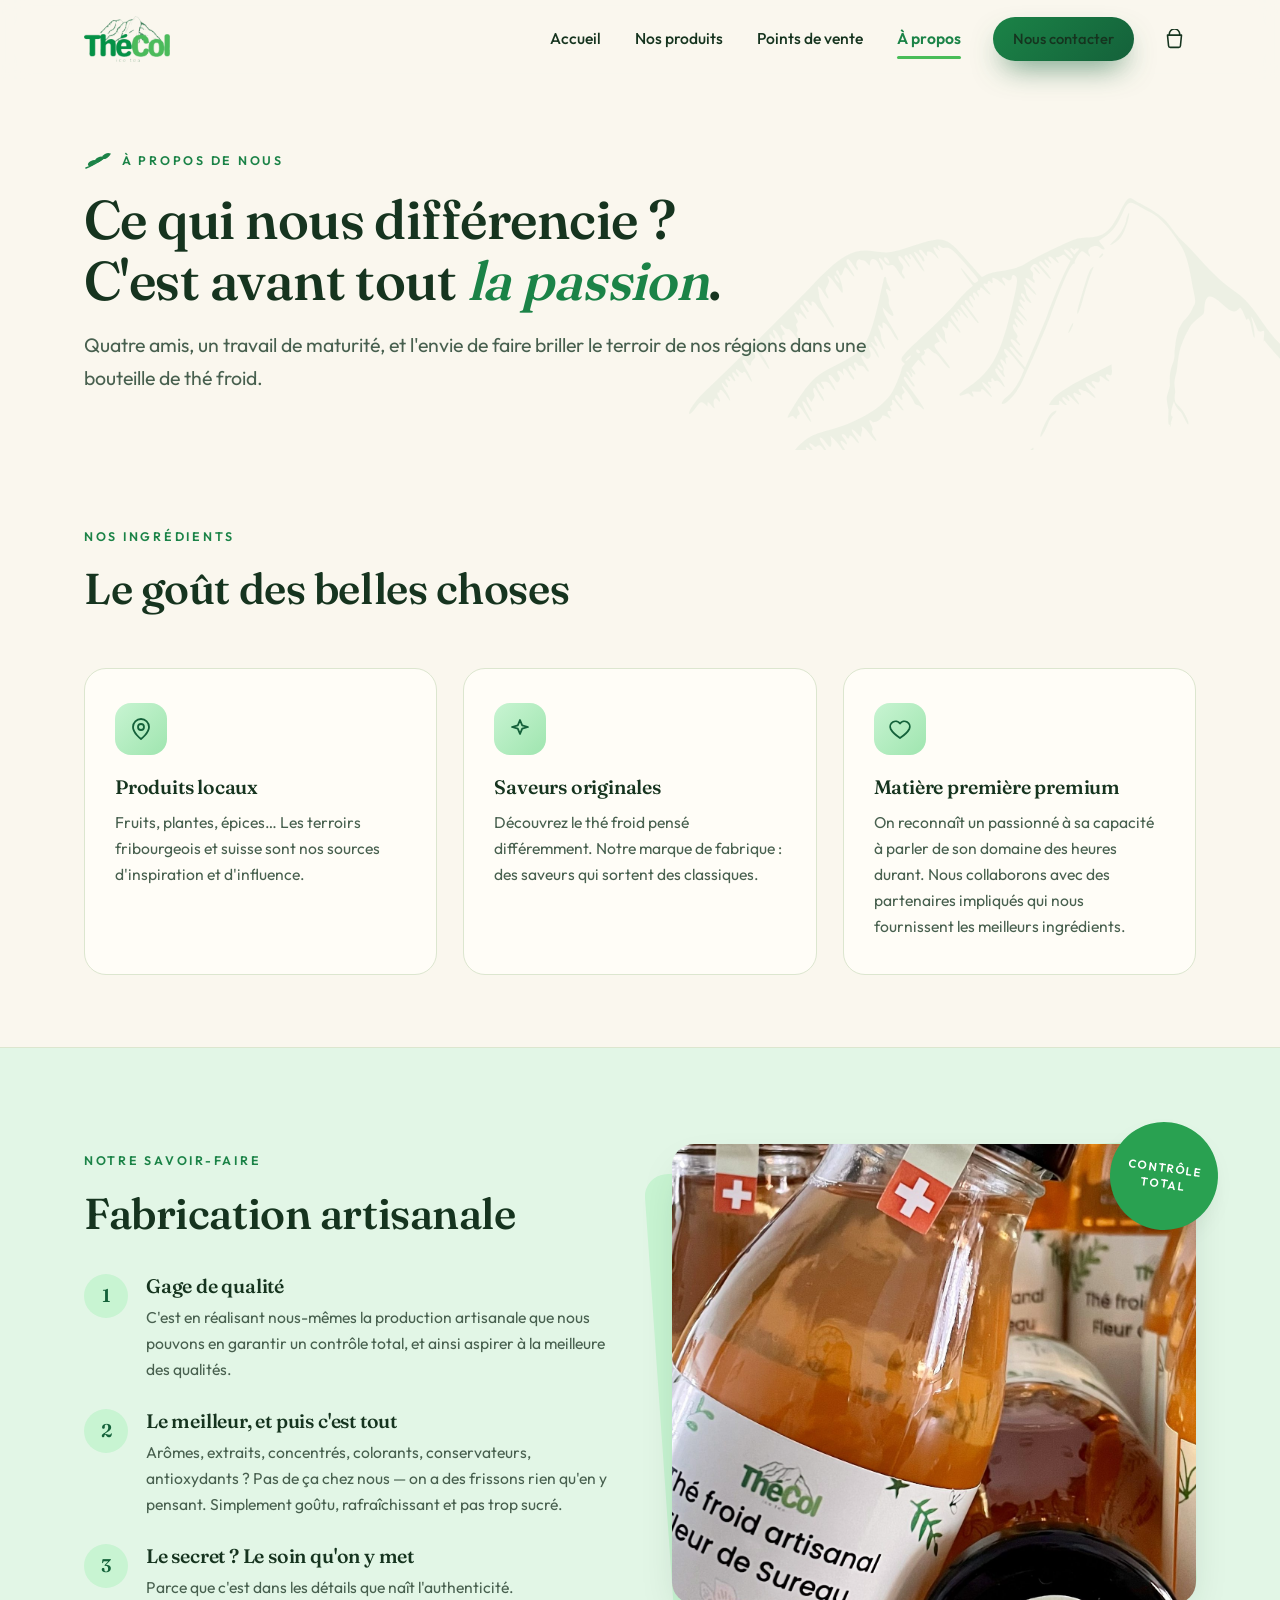
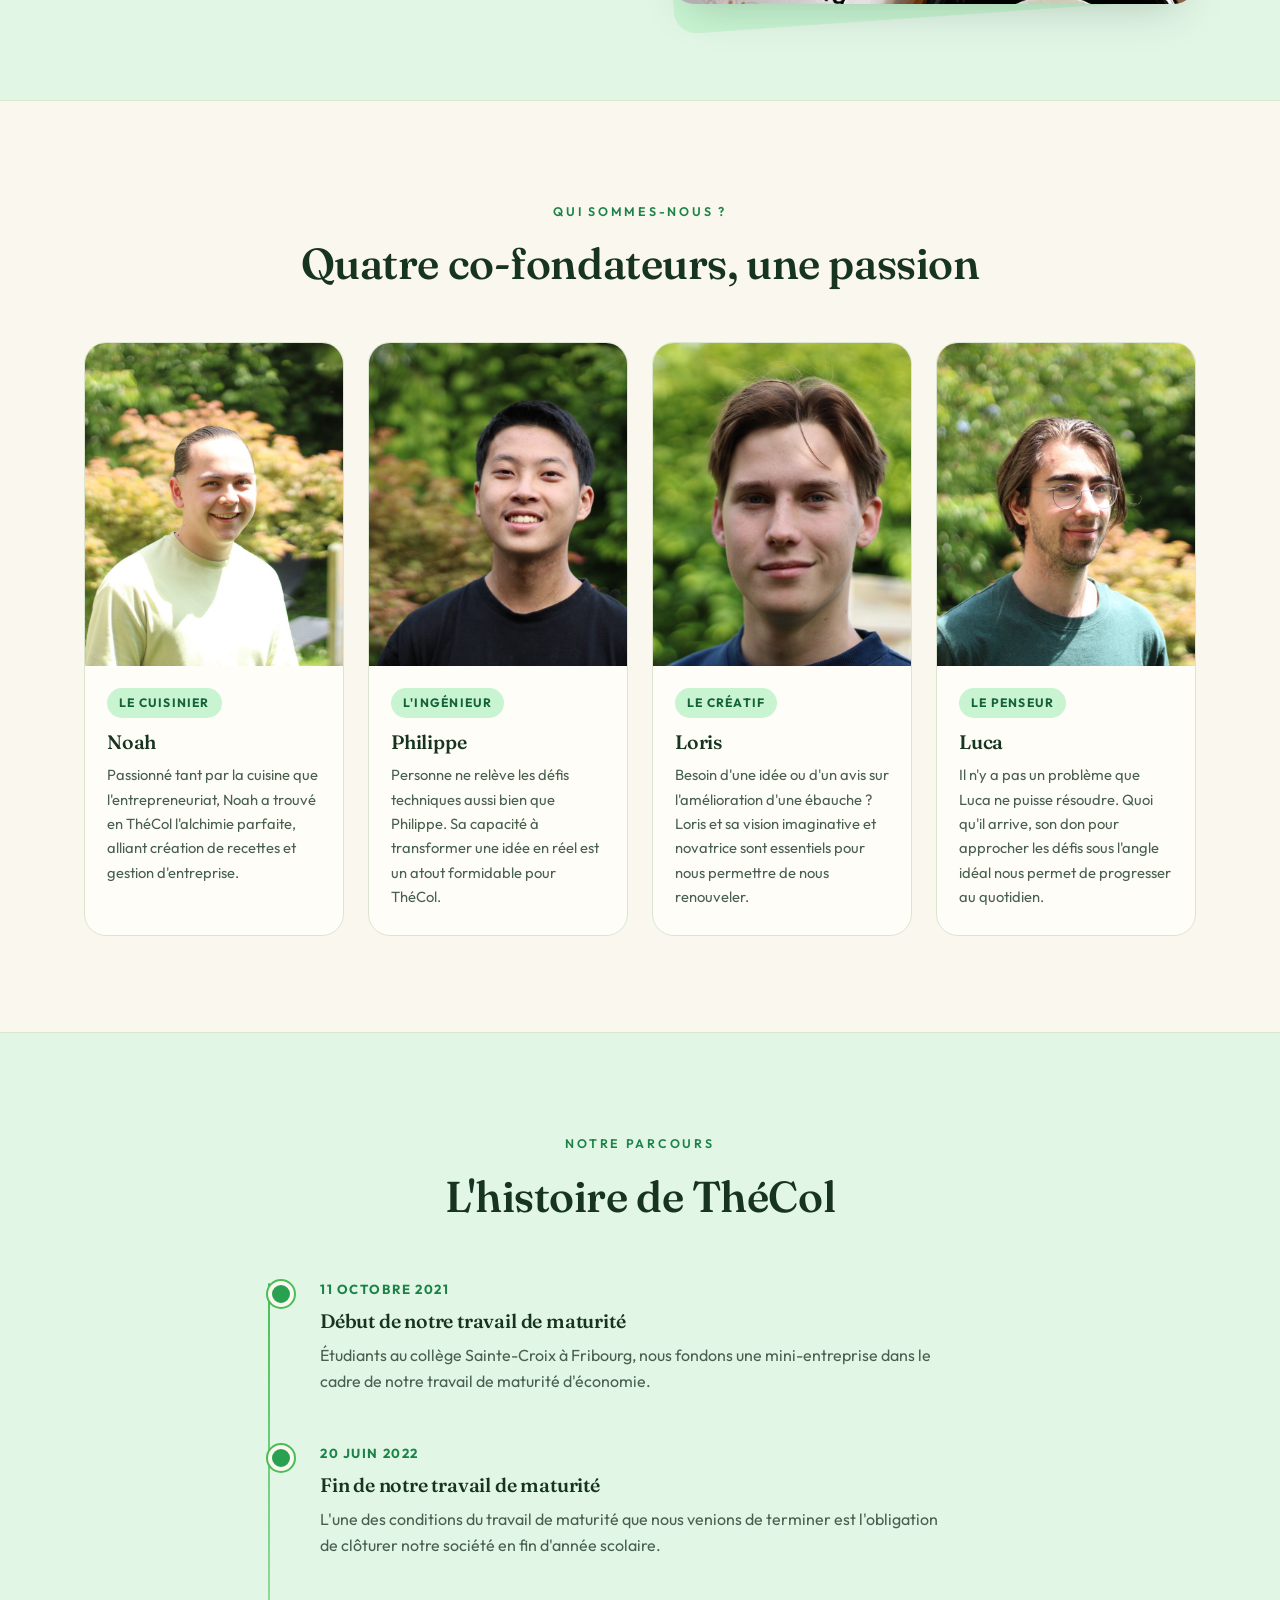
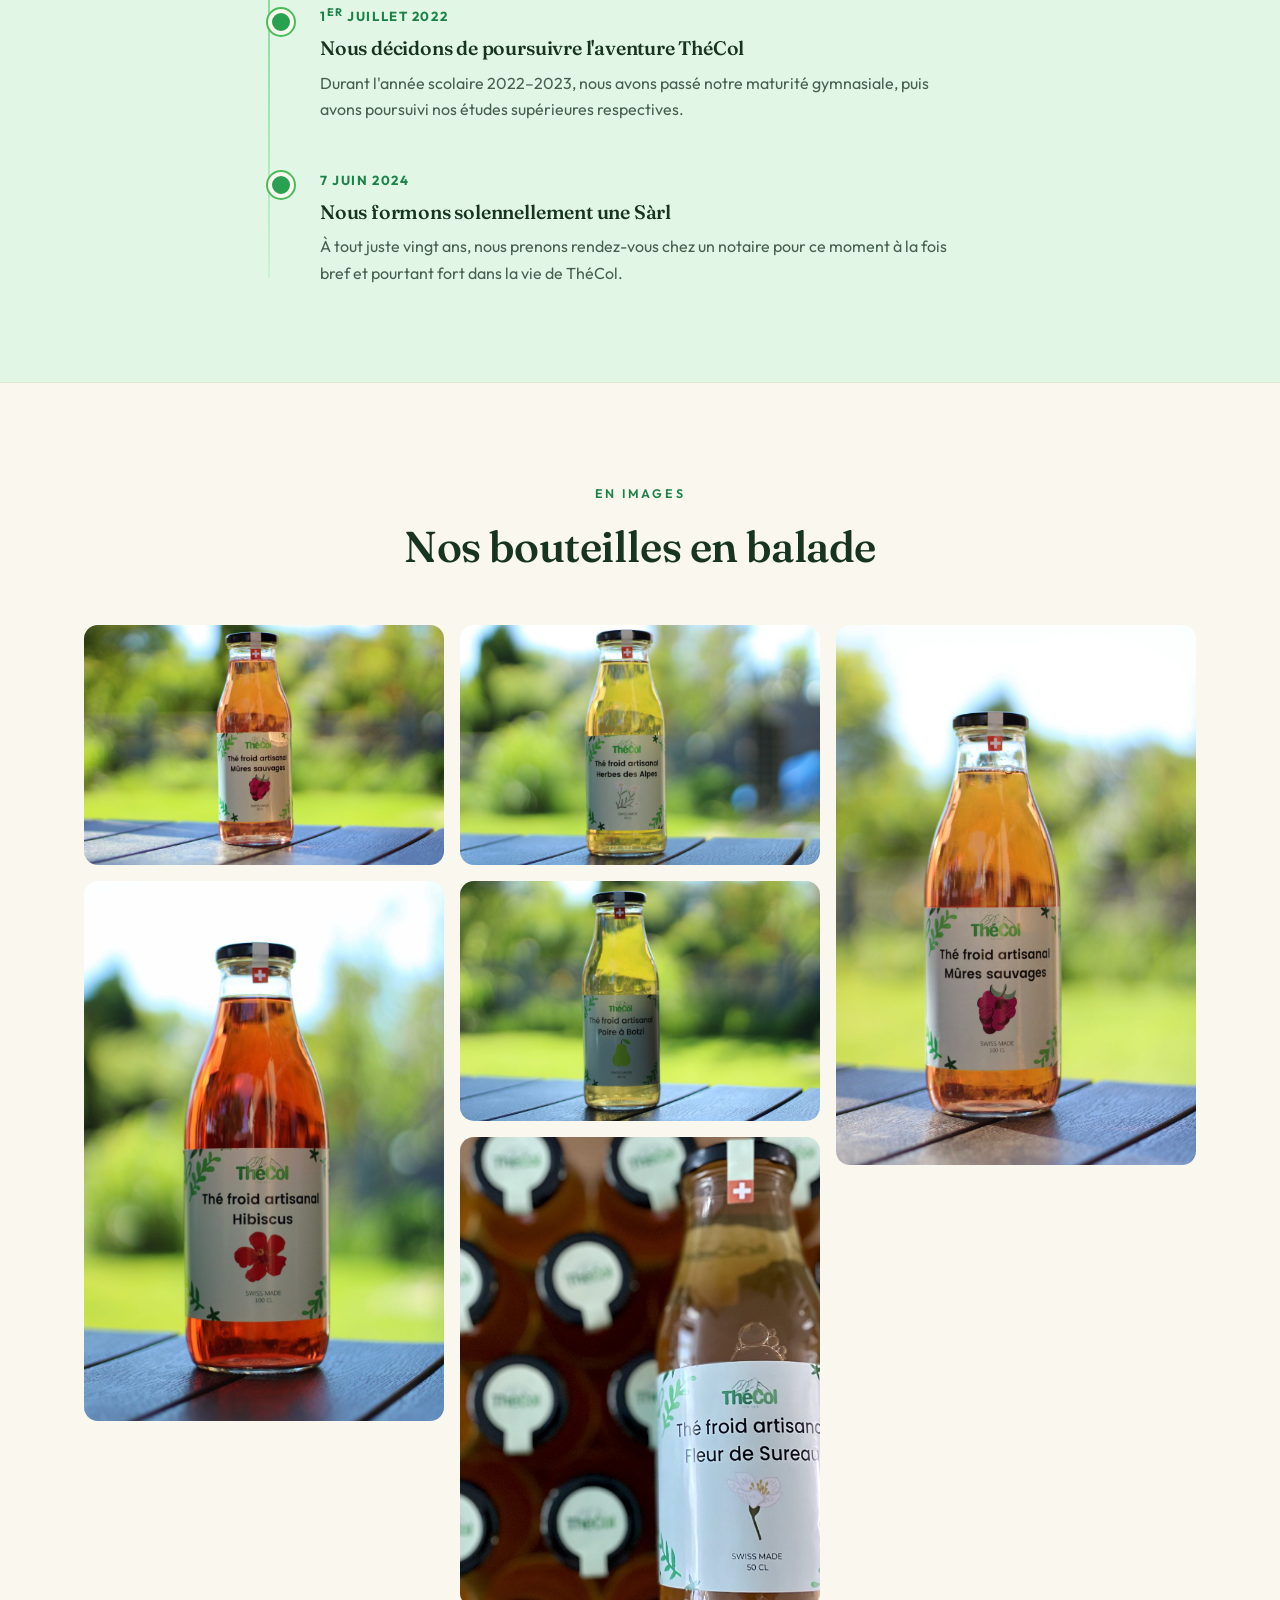
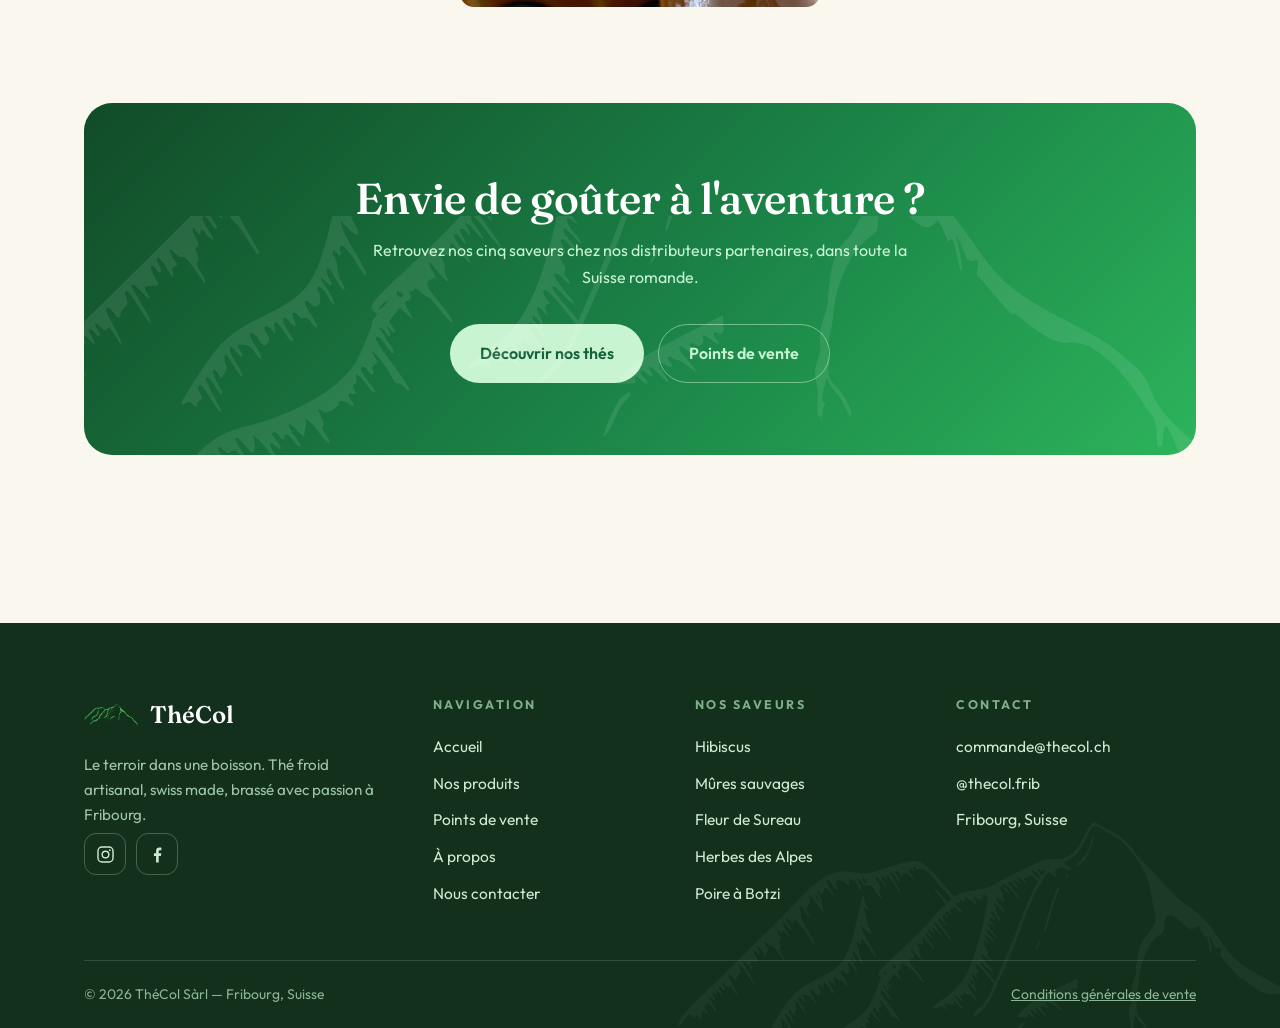
==== commit e75d7a5d: "SEO complet, accessibilité, WebP, carte interactive et outils de validation" ====
--- a/a-propos.html
+++ b/a-propos.html
@@ -4,13 +4,27 @@
   <meta charset="UTF-8">
   <meta name="viewport" content="width=device-width, initial-scale=1.0">
   <title>À propos — ThéCol | Notre histoire, notre équipe</title>
-  <meta name="description" content="Ce qui différencie ThéCol ? La passion. Découvrez l'histoire de quatre étudiants fribourgeois devenus artisans du thé froid, et les valeurs qui nous animent.">
+  <meta name="description" content="Découvrez l'histoire de ThéCol : quatre étudiants fribourgeois devenus artisans du thé froid, et les valeurs qui nous animent à Fribourg.">
+  <link rel="canonical" href="https://philippe-ong.github.io/thecol-site/a-propos.html">
+  <meta property="og:type" content="website">
+  <meta property="og:site_name" content="ThéCol">
+  <meta property="og:title" content="À propos — ThéCol | Notre histoire, notre équipe">
+  <meta property="og:description" content="Découvrez l'histoire de ThéCol : quatre étudiants fribourgeois devenus artisans du thé froid, et les valeurs qui nous animent à Fribourg.">
+  <meta property="og:url" content="https://philippe-ong.github.io/thecol-site/a-propos.html">
+  <meta property="og:image" content="https://philippe-ong.github.io/thecol-site/assets/web/photo-groupe.jpg">
+  <meta name="twitter:card" content="summary_large_image">
+  <meta name="twitter:title" content="À propos — ThéCol | Notre histoire, notre équipe">
+  <meta name="twitter:description" content="Découvrez l'histoire de ThéCol : quatre étudiants fribourgeois devenus artisans du thé froid, et les valeurs qui nous animent à Fribourg.">
+  <meta name="twitter:url" content="https://philippe-ong.github.io/thecol-site/a-propos.html">
+  <meta name="twitter:image" content="https://philippe-ong.github.io/thecol-site/assets/web/photo-groupe.jpg">
   <link rel="icon" type="image/svg+xml" href="assets/web/montagne.svg">
   <link rel="icon" type="image/png" sizes="192x192" href="assets/web/icon-192.png">
   <link rel="apple-touch-icon" href="assets/web/icon-192.png">
-  <link rel="stylesheet" href="css/style.css?v=5">
+  <link rel="stylesheet" href="css/style.css?v=6">
 </head>
 <body>
+
+  <a class="skip-link" href="#main-content">Aller au contenu</a>
 
   <header class="site-header">
     <div class="wrap header-inner">
@@ -21,7 +35,7 @@
         <a href="index.html">Accueil</a>
         <a href="produits.html">Nos produits</a>
         <a href="points-de-vente.html">Points de vente</a>
-        <a href="a-propos.html" class="active">À propos</a>
+        <a href="a-propos.html" class="active" aria-current="page">À propos</a>
         <a href="contact.html" class="btn small">Nous contacter</a>
       </nav>
       <div class="header-actions">
@@ -36,7 +50,7 @@
     </div>
   </header>
 
-  <main>
+  <main id="main-content">
     <!-- ======================= En-tête de page ======================= -->
     <section class="page-hero">
       <div class="hero-mountain" aria-hidden="true"></div>
@@ -247,7 +261,7 @@
           </div>
         </div>
         <nav aria-label="Navigation du pied de page">
-          <h4>Navigation</h4>
+          <p class="footer-title">Navigation</p>
           <ul>
             <li><a href="index.html">Accueil</a></li>
             <li><a href="produits.html">Nos produits</a></li>
@@ -257,7 +271,7 @@
           </ul>
         </nav>
         <div>
-          <h4>Nos saveurs</h4>
+          <p class="footer-title">Nos saveurs</p>
           <ul>
             <li><a href="produit-hibiscus.html">Hibiscus</a></li>
             <li><a href="produit-mures.html">Mûres sauvages</a></li>
@@ -267,7 +281,7 @@
           </ul>
         </div>
         <div>
-          <h4>Contact</h4>
+          <p class="footer-title">Contact</p>
           <ul>
             <li><a href="mailto:commande@thecol.ch">commande@thecol.ch</a></li>
             <li><a href="https://www.instagram.com/thecol.frib/" target="_blank" rel="noopener">@thecol.frib</a></li>
@@ -282,6 +296,6 @@
     </div>
   </footer>
 
-  <script src="js/main.js?v=5"></script>
+  <script src="js/main.js?v=6"></script>
 </body>
 </html>
--- a/css/style.css
+++ b/css/style.css
@@ -48,6 +48,13 @@
   --shadow: 0 18px 45px -18px rgba(22, 52, 31, 0.25);
   --shadow-soft: 0 10px 30px -14px rgba(22, 52, 31, 0.18);
   --wrap: 1160px;
+
+  /* Couleurs « accessibles » (contraste texte blanc >= 4.5:1) tout en conservant l'identité */
+  --btn-grad-from: #1b8347; /* ratio 4.79:1 sur blanc */
+  --btn-grad-to:   #14613a; /* ratio 7.50:1 sur blanc */
+  --btn-shadow:   0 14px 30px -10px rgba(20, 97, 58, 0.7);
+  --badge-red:    #d63a26; /* ratio 4.67:1 sur blanc */
+  --focus-ring:   #0e6b32;
 }
 
 * { margin: 0; padding: 0; box-sizing: border-box; }
@@ -73,6 +80,64 @@
 
 ::selection { background: var(--green-light); color: #fff; }
 
+/* ---------- Accessibilité : skip link, focus, utilitaires ---------- */
+
+/* Focus visible uniforme et net (liens, boutons, champs, contrôles) */
+:focus { outline: none; }
+a:focus-visible,
+button:focus-visible,
+input:focus-visible,
+textarea:focus-visible,
+select:focus-visible,
+summary:focus-visible,
+[tabindex]:focus-visible,
+.format-pill input:focus-visible + span {
+  outline: 3px solid var(--focus-ring);
+  outline-offset: 3px;
+  border-radius: 10px;
+}
+/* Variante pour les éléments qui ont déjà leur propre cadre (chips, pills, qty) : on conserve la bordure */
+.chip:focus-visible,
+.cart-btn:focus-visible,
+.cart-close:focus-visible,
+.nav-toggle:focus-visible,
+.ci-remove:focus-visible,
+.pd-thumb:focus-visible {
+  outline: 3px solid var(--focus-ring);
+  outline-offset: 3px;
+}
+
+/* Skip link */
+.skip-link {
+  position: fixed; left: 12px; top: -100px; z-index: 200;
+  background: var(--green-800); color: #fff;
+  padding: 12px 18px; border-radius: 10px;
+  font-weight: 600; text-decoration: none;
+  box-shadow: var(--shadow);
+  transition: top 0.2s ease;
+}
+.skip-link:focus,
+.skip-link:focus-visible {
+  top: 12px;
+  outline: 3px solid #fff;
+  outline-offset: 2px;
+}
+
+/* aria-current pour le lien de navigation actif */
+.main-nav a[aria-current="page"] { color: var(--green-700); font-weight: 600; }
+.main-nav a[aria-current="page"]::after {
+  content: ""; position: absolute; left: 14px; right: 14px; bottom: 2px;
+  height: 3px; border-radius: 3px; background: var(--green-light);
+}
+
+/* utilitaire visually-hidden pour aria-live concis */
+.visually-hidden {
+  position: absolute !important;
+  width: 1px; height: 1px; padding: 0; margin: -1px;
+  overflow: hidden; clip: rect(0, 0, 0, 0);
+  white-space: nowrap; border: 0;
+}
+
 /* ---------- Typographie ---------- */
 
 h1, h2, h3 { font-family: var(--font-display); font-weight: 560; line-height: 1.12; letter-spacing: -0.01em; }
@@ -98,15 +163,15 @@
 
 .btn {
   display: inline-flex; align-items: center; gap: 10px;
-  background: linear-gradient(135deg, #31bb63, #1d8f46);
+  background: linear-gradient(135deg, var(--btn-grad-from), var(--btn-grad-to));
   color: #fff; text-decoration: none;
   font-weight: 600; font-size: 1rem;
   padding: 15px 30px; border-radius: 999px;
   border: none;
-  box-shadow: 0 14px 30px -10px rgba(41, 161, 81, 0.65);
+  box-shadow: var(--btn-shadow);
   transition: transform 0.2s ease, filter 0.2s ease, box-shadow 0.2s ease;
 }
-.btn:hover { filter: brightness(1.08) saturate(1.1); transform: translateY(-2px); box-shadow: 0 18px 36px -10px rgba(29, 143, 70, 0.65); }
+.btn:hover { filter: brightness(1.08) saturate(1.1); transform: translateY(-2px); box-shadow: 0 18px 36px -10px rgba(20, 97, 58, 0.7); }
 .btn svg { transition: transform 0.2s ease; }
 .btn:hover svg { transform: translateX(3px); }
 
@@ -157,7 +222,7 @@
 .cart-btn:hover { background: var(--mint-soft); color: var(--green-800); }
 .cart-count {
   position: absolute; top: 1px; right: -1px;
-  background: var(--red); color: #fff;
+  background: var(--badge-red); color: #fff;
   font-size: 0.68rem; font-weight: 700;
   min-width: 18px; height: 18px; border-radius: 999px;
   display: grid; place-items: center; padding: 0 4px;
@@ -281,7 +346,7 @@
 
 /* ---------- Sections ---------- */
 
-.section { padding: 96px 0; }
+.section { padding: 96px 0; overflow-x: clip; }
 .section.tight { padding: 72px 0; }
 .section-head { max-width: 720px; margin-bottom: 54px; }
 .section-head.center { margin-inline: auto; }
@@ -289,7 +354,12 @@
 /* Origines (split) */
 .split { display: grid; grid-template-columns: 1fr 1fr; gap: 64px; align-items: center; }
 .split-img { position: relative; }
-.split-img > img { border-radius: var(--radius); box-shadow: var(--shadow); position: relative; z-index: 1; }
+.split-img > img {
+  width: 100%; height: clamp(300px, 36vw, 460px);
+  border-radius: var(--radius); box-shadow: var(--shadow);
+  object-fit: cover; object-position: center;
+  position: relative; z-index: 1;
+}
 .split-img::before {
   content: ""; position: absolute; inset: 0;
   transform: rotate(-4deg) translate(-14px, 12px);
@@ -350,15 +420,23 @@
   position: relative;
 }
 .flavor-card:hover { transform: translateY(-8px); box-shadow: var(--shadow); }
-.flavor-card img { border-radius: var(--radius-sm); aspect-ratio: 3 / 4.4; object-fit: cover; width: 100%; }
+.flavor-card img {
+  border-radius: var(--radius-sm);
+  aspect-ratio: 9 / 16;
+  width: 100%;
+  /* Le cadre 9/16 colle aux photos bouteilles Git (rapport ~0.56)
+     → object-fit: cover remplit tout l'espace sans zones vides ;
+       object-position: center garantit bouchon + étiquette + base */
+  object-fit: cover; object-position: center;
+}
 .flavor-card b { display: block; margin-top: 14px; font-weight: 600; font-size: 1.02rem; }
 .flavor-card span { font-size: 0.85rem; color: var(--ink-soft); }
 .badge-new {
   position: absolute; top: 20px; left: 20px; z-index: 2;
-  background: var(--red); color: #fff;
+  background: var(--badge-red); color: #fff;
   font-size: 0.72rem; font-weight: 700; letter-spacing: 0.12em; text-transform: uppercase;
   padding: 6px 12px; border-radius: 999px;
-  box-shadow: 0 6px 16px -6px rgba(221, 82, 64, 0.6);
+  box-shadow: 0 6px 16px -6px rgba(214, 58, 38, 0.6);
 }
 
 /* ---------- FAQ ---------- */
@@ -456,8 +534,10 @@
 .flavor-visual { position: relative; display: flex; justify-content: center; }
 .arch {
   position: relative; display: block; width: min(340px, 84%);
+  aspect-ratio: 9 / 16;
   border-radius: 999px 999px 28px 28px;
   overflow: hidden;
+  background: var(--accent-soft);
   box-shadow: 0 30px 60px -22px rgba(22, 52, 31, 0.38);
   transform: rotate(-2deg);
   transition: transform 0.35s ease;
@@ -465,7 +545,13 @@
 .flavor-section.rev .arch { transform: rotate(2deg); }
 .flavor-section:hover .arch { transform: rotate(0deg) scale(1.015); }
 a.arch:focus-visible { outline: 3px solid var(--accent); outline-offset: 4px; }
-.arch img { width: 100%; aspect-ratio: 5 / 8; object-fit: cover; display: block; }
+.arch img {
+  width: 100%; height: 100%;
+  display: block;
+  /* .arch est lui-même en 9/16. Les photos Git des saveurs font ~0.56 (W/H)
+     → cover remplit toute la voûte ; center garde bouchon, étiquette, base. */
+  object-fit: cover; object-position: center;
+}
 
 .flavor-body h2 a { color: inherit; text-decoration: none; transition: color 0.2s ease; }
 .flavor-body h2 a:hover { color: var(--accent); }
@@ -521,29 +607,338 @@
 
 /* ---------- Points de vente ---------- */
 
-.pos-toolbar { display: flex; flex-wrap: wrap; gap: 14px; align-items: center; margin-bottom: 40px; }
-.pos-search {
-  flex: 1 1 260px; position: relative;
-}
-.pos-search input {
-  width: 100%; padding: 14px 20px 14px 48px;
+.pos-stats {
+  display: flex; flex-wrap: wrap; gap: 22px 36px;
+  margin-top: 28px;
+}
+.pos-stats .pos-stat { display: flex; flex-direction: column; gap: 2px; }
+.pos-stats .pos-stat b {
+  font-family: var(--font-display);
+  font-weight: 600; font-size: 2.2rem;
+  color: var(--green-800); line-height: 1;
+  letter-spacing: -0.02em;
+}
+.pos-stats .pos-stat span {
+  font-size: 0.92rem;
+  color: var(--ink-soft);
+  font-weight: 500;
+}
+
+/* Carte */
+.map-band {
+  position: relative; overflow: hidden;
+  border-radius: 28px;
+  background: linear-gradient(120deg, #0f3d21, var(--green-700) 55%, #23984f);
+  padding: 44px 40px 36px;
+  box-shadow: var(--shadow);
+  color: #fff;
+}
+.map-band-bg {
+  position: absolute; right: -6%; bottom: -60%; width: 46%; height: 170%;
+  background: #fff; opacity: 0.07; pointer-events: none;
+  -webkit-mask: url("../assets/web/montagne.svg") no-repeat center bottom / contain;
+  mask: url("../assets/web/montagne.svg") no-repeat center bottom / contain;
+}
+.map-band > * { position: relative; z-index: 1; }
+.map-head { max-width: 720px; margin-bottom: 26px; }
+.map-kicker {
+  display: inline-block;
+  font-size: 0.78rem; font-weight: 600;
+  letter-spacing: 0.22em; text-transform: uppercase;
+  color: var(--mint);
+  margin-bottom: 14px;
+}
+.map-head h2 { color: #fff; margin-bottom: 12px; font-size: clamp(1.7rem, 3vw, 2.3rem); }
+.map-sub { color: var(--mint); max-width: 56ch; font-size: 1rem; }
+
+.map-legend {
+  display: flex; flex-wrap: wrap; gap: 8px 14px;
+  margin-top: 18px;
+}
+.map-legend .leg {
+  display: inline-flex; align-items: center; gap: 8px;
+  font-size: 0.82rem;
+  color: rgba(255, 255, 255, 0.88);
+  background: rgba(255, 255, 255, 0.08);
+  border: 1px solid rgba(255, 255, 255, 0.14);
+  padding: 6px 12px;
+  border-radius: 999px;
+}
+.map-legend .leg .dot {
+  width: 10px; height: 10px; border-radius: 50%;
+  background: var(--mint);
+  box-shadow: 0 0 0 2px rgba(255, 255, 255, 0.85);
+}
+.map-legend .leg .cnt { color: rgba(255, 255, 255, 0.7); font-weight: 600; }
+
+.map-stage {
+  position: relative;
+  width: 100%;
+  margin-top: 4px;
+}
+.map-stage svg { width: 100%; height: auto; display: block; }
+.map-stage .canton {
+  fill: rgba(255, 255, 255, 0.06);
+  stroke: rgba(255, 255, 255, 0.22);
+  stroke-width: 1;
+  transition: fill 0.25s ease, stroke 0.25s ease;
+}
+.map-stage .canton.has-pos { fill: rgba(200, 244, 210, 0.16); }
+.map-stage .canton.lit { fill: rgba(200, 244, 210, 0.34); stroke: var(--mint); stroke-width: 1.2; }
+.map-stage .canton.soon { stroke-dasharray: 5 5; opacity: 0.55; }
+
+.map-stage .canton-label {
+  font-family: var(--font-body);
+  font-size: 11px; font-weight: 700;
+  letter-spacing: 0.18em; text-transform: uppercase;
+  fill: rgba(255, 255, 255, 0.85);
+  pointer-events: none;
+  paint-order: stroke;
+  stroke: rgba(15, 61, 33, 0.6);
+  stroke-width: 2px;
+  stroke-linejoin: round;
+}
+.map-stage .soon-label {
+  font-family: var(--font-body);
+  font-size: 10px; font-weight: 600;
+  letter-spacing: 0.15em; text-transform: uppercase;
+  fill: rgba(255, 255, 255, 0.7);
+  font-style: italic;
+  pointer-events: none;
+}
+
+button.map-pin {
+  position: absolute;
+  transform: translate(-50%, -50%);
+  background: transparent;
+  border: 0;
+  padding: 0;
+  width: 18px; height: 18px;
+  cursor: pointer;
+  z-index: 2;
+}
+button.map-pin .dot {
+  position: absolute; left: 50%; top: 50%;
+  width: 14px; height: 14px; border-radius: 50%;
+  background: var(--mint);
+  border: 2px solid #fff;
+  box-shadow: 0 2px 6px rgba(0, 0, 0, 0.35);
+  transform: translate(-50%, -50%);
+  transition: transform 0.18s ease;
+}
+button.map-pin .badge {
+  position: absolute;
+  top: -4px; right: -6px;
+  min-width: 16px; height: 16px;
+  padding: 0 4px;
+  border-radius: 999px;
+  background: var(--green-light);
+  color: #12301c;
+  font-size: 10px; font-weight: 700; line-height: 16px;
+  text-align: center;
+  border: 1.5px solid #fff;
+  box-shadow: 0 2px 4px rgba(0, 0, 0, 0.3);
+}
+button.map-pin::after {
+  content: "";
+  position: absolute; left: 50%; top: 50%;
+  width: 14px; height: 14px;
+  border-radius: 50%;
+  background: var(--mint);
+  transform: translate(-50%, -50%) scale(1);
+  opacity: 0.55;
+  animation: pinPulse 2.2s ease-out infinite;
+  animation-delay: var(--d, 0s);
+  pointer-events: none;
+}
+@keyframes pinPulse {
+  0%   { transform: translate(-50%, -50%) scale(1);   opacity: 0.55; }
+  80%  { transform: translate(-50%, -50%) scale(2.4); opacity: 0; }
+  100% { transform: translate(-50%, -50%) scale(2.4); opacity: 0; }
+}
+button.map-pin:hover .dot,
+button.map-pin:focus-visible .dot { transform: translate(-50%, -50%) scale(1.35); }
+button.map-pin:hover,
+button.map-pin:focus-visible { z-index: 5; }
+button.map-pin:focus-visible { outline: 2px solid #fff; outline-offset: 4px; border-radius: 50%; }
+button.map-pin:hover::after,
+button.map-pin:focus-visible::after { animation-play-state: paused; opacity: 0; }
+button.map-pin.dim { opacity: 0.22; transform: translate(-50%, -50%) scale(0.8); }
+button.map-pin.dim:hover { opacity: 1; transform: translate(-50%, -50%) scale(1.35); }
+button.map-pin.hi .dot { transform: translate(-50%, -50%) scale(1.5); }
+button.map-pin.hi::after { animation-duration: 0.9s; opacity: 0.7; }
+
+.map-tip {
+  position: absolute;
+  z-index: 6;
+  min-width: 170px; max-width: 240px;
+  background: var(--card);
+  color: var(--ink);
+  border-radius: 14px;
+  box-shadow: var(--shadow);
+  padding: 12px 14px;
+  font-size: 0.88rem;
+  pointer-events: none;
+  opacity: 0;
+  transform: translate(-50%, -100%) translateY(-14px);
+  transition: opacity 0.16s ease, transform 0.16s ease;
+}
+.map-tip.show { opacity: 1; }
+.map-tip.flip { transform: translate(-50%, 0) translateY(14px); }
+.map-tip::after {
+  content: "";
+  position: absolute; left: 50%; bottom: -7px;
+  width: 14px; height: 14px;
+  background: var(--card);
+  transform: translateX(-50%) rotate(45deg);
+  box-shadow: 2px 2px 4px rgba(0, 0, 0, 0.06);
+}
+.map-tip.flip::after { top: -7px; bottom: auto; }
+.map-tip b { display: block; font-weight: 700; color: var(--ink); margin-bottom: 2px; font-size: 0.95rem; }
+.map-tip .tip-canton { font-size: 0.78rem; color: var(--ink-soft); margin-bottom: 8px; text-transform: uppercase; letter-spacing: 0.1em; }
+.map-tip ul { list-style: none; padding: 0; margin: 0; display: grid; gap: 3px; color: var(--ink-soft); }
+.map-tip ul li { font-size: 0.84rem; line-height: 1.35; }
+
+.map-credit {
+  font-size: 0.78rem;
+  color: rgba(255, 255, 255, 0.55);
+  margin: 14px 0 0;
+}
+
+/* Rectangle de zoom sur la carte principale (lie à l'inset) */
+.map-stage .zoom-rect {
+  fill: none;
+  stroke: var(--mint);
+  stroke-width: 1.4;
+  stroke-dasharray: 6 5;
+  opacity: 0.85;
+  pointer-events: none;
+}
+
+/* Inset zoom du canton de Fribourg */
+.map-inset {
+  position: absolute;
+  right: 28px;
+  bottom: 28px;
+  width: min(300px, 36%);
+  z-index: 6;
+  background: rgba(9, 42, 23, 0.72);
+  -webkit-backdrop-filter: blur(8px);
+  backdrop-filter: blur(8px);
+  border: 1px solid rgba(200, 244, 210, 0.18);
+  border-radius: 18px;
+  padding: 12px 12px 14px;
+  box-shadow: 0 18px 40px -16px rgba(0, 0, 0, 0.55), 0 2px 8px rgba(0, 0, 0, 0.25);
+}
+.map-inset .inset-caption {
+  margin: 0 4px 8px;
+  font-size: 0.78rem;
+  font-weight: 600;
+  letter-spacing: 0.16em;
+  text-transform: uppercase;
+  color: var(--mint);
+}
+.map-inset .inset-stage { position: relative; }
+.map-inset .inset-stage svg { width: 100%; height: auto; display: block; border-radius: 10px; }
+
+/* Dans l'inset : stroke non affecté par le zoom, cantons non-FR estompés */
+.map-inset .inset-stage .canton { vector-effect: non-scaling-stroke; opacity: 0.35; }
+.map-inset .inset-stage .canton.has-pos { opacity: 1; }
+.map-inset .inset-stage .canton.lit { opacity: 1; }
+.map-inset .inset-stage .soon { display: none; } /* Pas de Bientôt à zoomer */
+
+/* Pin cluster (carte principale) — pastille agrégée */
+button.map-pin.cluster {
+  width: 36px;
+  height: 36px;
+}
+button.map-pin.cluster .dot {
+  width: 36px;
+  height: 36px;
+  background: var(--green-light);
+  border: 2.5px solid #fff;
+  box-shadow: 0 4px 12px rgba(0, 0, 0, 0.4);
+}
+button.map-pin.cluster .badge {
+  position: absolute;
+  top: 50%;
+  left: 50%;
+  transform: translate(-50%, -50%);
+  background: transparent;
+  border: 0;
+  color: #12301c;
+  font-size: 0.85rem;
+  font-weight: 800;
+  line-height: 1;
+  min-width: 0;
+  height: auto;
+  box-shadow: none;
+  padding: 0;
+  letter-spacing: -0.02em;
+}
+button.map-pin.cluster::after {
+  width: 36px;
+  height: 36px;
+}
+button.map-pin.cluster:hover .dot,
+button.map-pin.cluster:focus-visible .dot { transform: translate(-50%, -50%) scale(1.18); }
+
+/* Flash de l'inset quand on clique le cluster */
+.map-inset.flash {
+  animation: insetFlash 1.2s ease-out;
+}
+@keyframes insetFlash {
+  0%   { box-shadow: 0 0 0 0 rgba(200, 244, 210, 0.85), 0 18px 40px -16px rgba(0, 0, 0, 0.55); }
+  100% { box-shadow: 0 0 0 16px rgba(200, 244, 210, 0), 0 18px 40px -16px rgba(0, 0, 0, 0.55); }
+}
+@media (prefers-reduced-motion: reduce) {
+  .map-inset.flash { animation: none; }
+}
+
+/* Toolbar */
+.pos-toolbar {
+  position: sticky; top: 88px; z-index: 40;
+  display: flex; flex-wrap: wrap; gap: 14px; align-items: center;
+  margin-bottom: 32px;
+  background: rgba(250, 247, 238, 0.97);
+  -webkit-backdrop-filter: blur(12px);
+  backdrop-filter: blur(12px);
+  border: 1px solid var(--line);
+  box-shadow: 0 6px 18px -8px rgba(22, 52, 31, 0.22), var(--shadow-soft);
+  border-radius: 999px;
+  padding: 10px 14px;
+}
+.pos-toolbar .pos-search {
+  flex: 1 1 240px; position: relative;
+}
+.pos-toolbar .pos-search input {
+  width: 100%; padding: 11px 18px 11px 42px;
   border-radius: 999px; border: 1.5px solid var(--line);
   background: var(--card); font: inherit; color: var(--ink);
   outline: none; transition: border-color 0.2s ease, box-shadow 0.2s ease;
 }
-.pos-search input:focus { border-color: var(--green-light); box-shadow: 0 0 0 4px rgba(73, 189, 88, 0.15); }
-.pos-search svg { position: absolute; left: 18px; top: 50%; transform: translateY(-50%); color: var(--ink-soft); }
+.pos-toolbar .pos-search input:focus { border-color: var(--green-light); box-shadow: 0 0 0 4px rgba(73, 189, 88, 0.15); }
+.pos-toolbar .pos-search svg { position: absolute; left: 14px; top: 50%; transform: translateY(-50%); color: var(--ink-soft); }
 
 .chip-row { display: flex; flex-wrap: wrap; gap: 8px; }
 .chip {
   border: 1.5px solid var(--line); background: var(--card);
-  border-radius: 999px; padding: 9px 18px;
-  font-weight: 600; font-size: 0.9rem; color: var(--ink-soft);
+  border-radius: 999px; padding: 8px 16px;
+  font-weight: 600; font-size: 0.88rem; color: var(--ink-soft);
   transition: all 0.2s ease;
+  cursor: pointer;
 }
 .chip:hover { border-color: var(--green-light); color: var(--green-700); }
 .chip.active { background: var(--green); border-color: var(--green); color: #fff; }
 .chip .count { opacity: 0.65; font-weight: 500; margin-left: 4px; }
+
+.pos-count {
+  margin-left: auto;
+  font-size: 0.86rem;
+  font-weight: 600;
+  color: var(--ink-soft);
+  white-space: nowrap;
+}
 
 .canton-title { display: flex; align-items: center; gap: 14px; margin: 44px 0 20px; }
 .canton-title h2 { font-size: 1.5rem; }
@@ -552,21 +947,77 @@
 
 .pos-grid { display: grid; grid-template-columns: repeat(3, 1fr); gap: 18px; }
 .pos-card {
+  position: relative;
   background: var(--card); border: 1px solid var(--line); border-radius: var(--radius-sm);
-  padding: 24px 24px 20px;
-  display: flex; flex-direction: column; gap: 6px;
+  padding: 22px 22px 18px;
+  display: flex; flex-direction: column; gap: 8px;
   transition: transform 0.2s ease, box-shadow 0.2s ease, border-color 0.2s ease;
 }
 .pos-card:hover { transform: translateY(-4px); box-shadow: var(--shadow-soft); border-color: #d3dcc8; }
 .pos-card h3 { font-family: var(--font-body); font-weight: 650; font-size: 1.04rem; }
-.pos-card address { font-style: normal; color: var(--ink-soft); font-size: 0.94rem; flex: 1; }
-.pos-card .link-arrow { font-size: 0.9rem; margin-top: 10px; }
+.pos-card address { font-style: normal; color: var(--ink-soft); font-size: 0.94rem; flex: 1; line-height: 1.45; }
+.pos-card address .street { display: block; }
+.pos-card address b { color: var(--ink); font-weight: 600; }
+.pos-card .link-arrow { font-size: 0.9rem; margin-top: 8px; align-self: flex-start; }
+
+.pos-card-top {
+  display: flex; align-items: center; justify-content: space-between;
+  gap: 8px; margin-bottom: 2px;
+}
+.pos-type {
+  display: inline-flex; align-items: center; gap: 6px;
+  background: var(--mint-soft);
+  color: var(--green-800);
+  border-radius: 999px;
+  padding: 4px 10px 4px 8px;
+  font-size: 0.72rem; font-weight: 700;
+  letter-spacing: 0.08em; text-transform: uppercase;
+}
+.pos-type svg { color: var(--green-700); flex: none; }
+button.pos-locate {
+  display: inline-flex; align-items: center; justify-content: center;
+  width: 32px; height: 32px;
+  background: transparent;
+  border: 1px solid transparent;
+  border-radius: 50%;
+  color: var(--green-700);
+  cursor: pointer;
+  transition: background 0.15s ease, border-color 0.15s ease;
+}
+button.pos-locate:hover { background: var(--mint-soft); }
+button.pos-locate:focus-visible { outline: 2px solid var(--green); outline-offset: 2px; }
+button.pos-locate svg { width: 16px; height: 16px; }
+
+.pos-card.flash {
+  border-color: var(--green-light);
+  box-shadow: 0 0 0 3px var(--green-light), var(--shadow-soft);
+}
+
+.pos-grid.anim .pos-card {
+  animation: posIn 0.45s cubic-bezier(0.2, 0.7, 0.2, 1) both;
+  animation-delay: calc(var(--i, 0) * 28ms);
+}
+@keyframes posIn {
+  from { opacity: 0; transform: translateY(14px); }
+  to   { opacity: 1; transform: none; }
+}
 
 .empty-canton {
   background: var(--mint-soft); border: 1px dashed #c8d8c3; border-radius: var(--radius);
   padding: 34px 30px; color: var(--ink-soft); max-width: 720px;
 }
 .empty-canton b { color: var(--ink); }
+.empty-canton::before {
+  content: "";
+  display: inline-block;
+  width: 18px; height: 18px; margin-right: 8px;
+  vertical-align: -3px;
+  background: currentColor;
+  -webkit-mask: url("data:image/svg+xml;utf8,<svg xmlns='http://www.w3.org/2000/svg' viewBox='0 0 24 24' fill='none' stroke='black' stroke-width='1.8' stroke-linecap='round' stroke-linejoin='round'><circle cx='12' cy='12' r='9'/><path d='m15 9-2 5-2-3-2 4-2-3'/></svg>") no-repeat center / contain;
+  mask: url("data:image/svg+xml;utf8,<svg xmlns='http://www.w3.org/2000/svg' viewBox='0 0 24 24' fill='none' stroke='black' stroke-width='1.8' stroke-linecap='round' stroke-linejoin='round'><circle cx='12' cy='12' r='9'/><path d='m15 9-2 5-2-3-2 4-2-3'/></svg>") no-repeat center / contain;
+  color: var(--green-700);
+  opacity: 0.55;
+}
 
 /* ---------- À propos ---------- */
 
@@ -631,9 +1082,15 @@
 .milestone p { color: var(--ink-soft); max-width: 58ch; }
 
 /* Galerie */
-.gallery { display: grid; grid-template-columns: repeat(3, 1fr); gap: 16px; }
+.gallery {
+  columns: 3 260px;
+  column-gap: 16px;
+}
 .gallery img {
-  border-radius: var(--radius-sm); aspect-ratio: 4 / 5; object-fit: cover; width: 100%;
+  width: 100%; height: auto;
+  margin-bottom: 16px;
+  border-radius: var(--radius-sm);
+  break-inside: avoid;
   transition: transform 0.3s ease, box-shadow 0.3s ease;
 }
 .gallery img:hover { transform: scale(1.03) rotate(-1deg); box-shadow: var(--shadow); }
@@ -821,6 +1278,10 @@
 }
 body.cart-open .cart-overlay { opacity: 1; visibility: visible; }
 
+/* Verrouillage du défilement d'arrière-plan pendant l'ouverture du panier
+   (le JS compense aussi la scrollbar avec padding-right pour éviter tout décalage) */
+body.cart-open { overflow: hidden; }
+
 .cart-drawer {
   position: fixed; top: 0; right: 0; bottom: 0; z-index: 95;
   width: min(440px, 100vw);
@@ -860,7 +1321,7 @@
   border: none; background: none; padding: 0;
   color: var(--ink-soft); font-size: 0.8rem; text-decoration: underline; cursor: pointer;
 }
-.ci-remove:hover { color: var(--red); }
+.ci-remove:hover { color: var(--badge-red); }
 .cart-empty { text-align: center; color: var(--ink-soft); padding: 60px 14px; }
 .cart-empty .btn { margin-top: 18px; }
 
@@ -868,6 +1329,11 @@
 .cart-total { display: flex; align-items: baseline; justify-content: space-between; margin-bottom: 14px; font-weight: 600; }
 .cart-total b { font-family: var(--font-display); font-size: 1.55rem; color: var(--green-800); }
 .cart-foot .btn { width: 100%; justify-content: center; }
+.cart-foot .cart-online {
+  display: inline-flex; align-items: center; justify-content: center;
+  width: 100%; margin-top: 10px;
+  text-align: center; text-decoration: none;
+}
 .cart-note { font-size: 0.83rem; color: var(--ink-soft); margin-top: 12px; }
 .cart-note a { color: var(--green-700); font-weight: 600; }
 
@@ -899,7 +1365,7 @@
 .footer-brand .foot-logo b { font-family: var(--font-display); font-size: 1.5rem; color: #fff; font-weight: 600; }
 .footer-brand p { font-size: 0.95rem; color: #9dc4a6; max-width: 30ch; }
 
-.site-footer h4 {
+.site-footer .footer-title {
   font-size: 0.78rem; font-weight: 700; letter-spacing: 0.2em; text-transform: uppercase;
   color: #7fae89; margin-bottom: 18px;
 }
@@ -939,6 +1405,9 @@
   .reveal { opacity: 1; transform: none; transition: none; }
   .hero-chip { animation: none; }
   html { scroll-behavior: auto; }
+  .pos-grid.anim .pos-card { animation: none; }
+  button.map-pin::after { animation: none; opacity: 0; }
+  .map-tip { transition: none; }
 }
 
 /* ---------- Responsive ---------- */
@@ -949,14 +1418,20 @@
   .pos-grid { grid-template-columns: repeat(2, 1fr); }
   .cards-3, .feature-grid { grid-template-columns: 1fr 1fr; }
   .footer-grid { grid-template-columns: 1fr 1fr; }
+  .map-band { padding: 36px 30px 28px; }
+  .map-stage .canton-label { font-size: 10px; }
+  button.map-pin { width: 16px; height: 16px; }
 }
 
 @media (max-width: 860px) {
-  .hero-inner { grid-template-columns: 1fr; padding: 40px 0 64px; gap: 30px; }
-  .hero-art { min-height: 440px; order: -1; }
-  .hero-bottle { height: 400px; }
+  .hero-inner { grid-template-columns: 1fr; padding: 28px 0 48px; gap: 22px; }
+  /* Texte/CTA avant l'illustration : ordre DOM respecté, pas d'inversion */
+  .hero-art { min-height: 320px; order: 0; }
+  .hero-bottle { height: 300px; max-width: 78vw; }
   .split { grid-template-columns: 1fr; gap: 40px; }
   .split.rev .split-img { order: -1; }
+  .split-img { margin-inline: 14px; }
+  .split-img .badge-round { right: -8px; top: -8px; width: 96px; height: 96px; font-size: 0.68rem; padding: 10px; }
   .stats-grid { grid-template-columns: 1fr 1fr; }
   .stat:nth-child(3)::before { display: none; }
   .flavor-inner { grid-template-columns: 1fr; padding: 56px 0; gap: 36px; }
@@ -986,13 +1461,39 @@
   .main-nav a.active::after { display: none; }
   .main-nav a.active { background: var(--mint-soft); }
   .main-nav .btn { margin: 12px 0 0; justify-content: center; }
+  .map-band { padding: 30px 22px 22px; border-radius: 22px; }
+  .map-stage .canton-label { font-size: 9px; }
+  .map-inset {
+    position: static;
+    width: 100%;
+    margin-top: 16px;
+    right: auto;
+    bottom: auto;
+  }
+  .pos-toolbar {
+    top: 78px;
+    border-radius: 22px;
+    flex-wrap: wrap;
+  }
+  .pos-toolbar .chip-row {
+    flex-wrap: nowrap;
+    overflow-x: auto;
+    -webkit-overflow-scrolling: touch;
+    scrollbar-width: thin;
+    padding-bottom: 4px;
+  }
+  .pos-toolbar .chip-row::-webkit-scrollbar { height: 4px; }
+  .pos-toolbar .chip-row::-webkit-scrollbar-thumb { background: var(--line); border-radius: 4px; }
+  .pos-toolbar .chip { white-space: nowrap; flex: none; }
+  .pos-count { display: none; }
+  .pos-stats { gap: 18px 26px; }
 }
 
 @media (max-width: 560px) {
   .flavor-row, .flavor-row.four { grid-template-columns: 1fr 1fr; }
   .flavor-row:not(.four) .flavor-card:last-child { grid-column: 1 / -1; }
   .cards-3, .feature-grid, .pos-grid, .team-grid, .format-grid { grid-template-columns: 1fr; }
-  .gallery { grid-template-columns: 1fr 1fr; }
+  .gallery { columns: 2 150px; }
   .form-row { grid-template-columns: 1fr; }
   .stats-grid { grid-template-columns: 1fr 1fr; }
   .cta-band { padding: 54px 26px; }
@@ -1000,3 +1501,14 @@
   .hero-chip.c2 { right: -6px; }
   .footer-grid { grid-template-columns: 1fr; gap: 32px; padding: 54px 0 40px; }
 }
+
+/* Très petits écrans (320/375/390) : bouteille contenue, chips repositionnées, padding serré */
+@media (max-width: 420px) {
+  .hero-inner { padding: 18px 0 40px; gap: 18px; }
+  .hero-art { min-height: 260px; }
+  .hero-bottle { height: 240px; max-width: 72vw; }
+  .hero-chip { font-size: 0.78rem; padding: 7px 12px; }
+  .hero-chip.c1 { left: 4px; top: 8%; }
+  .hero-chip.c2 { right: 4px; bottom: 8%; }
+  .wrap { padding: 0 16px; }
+}
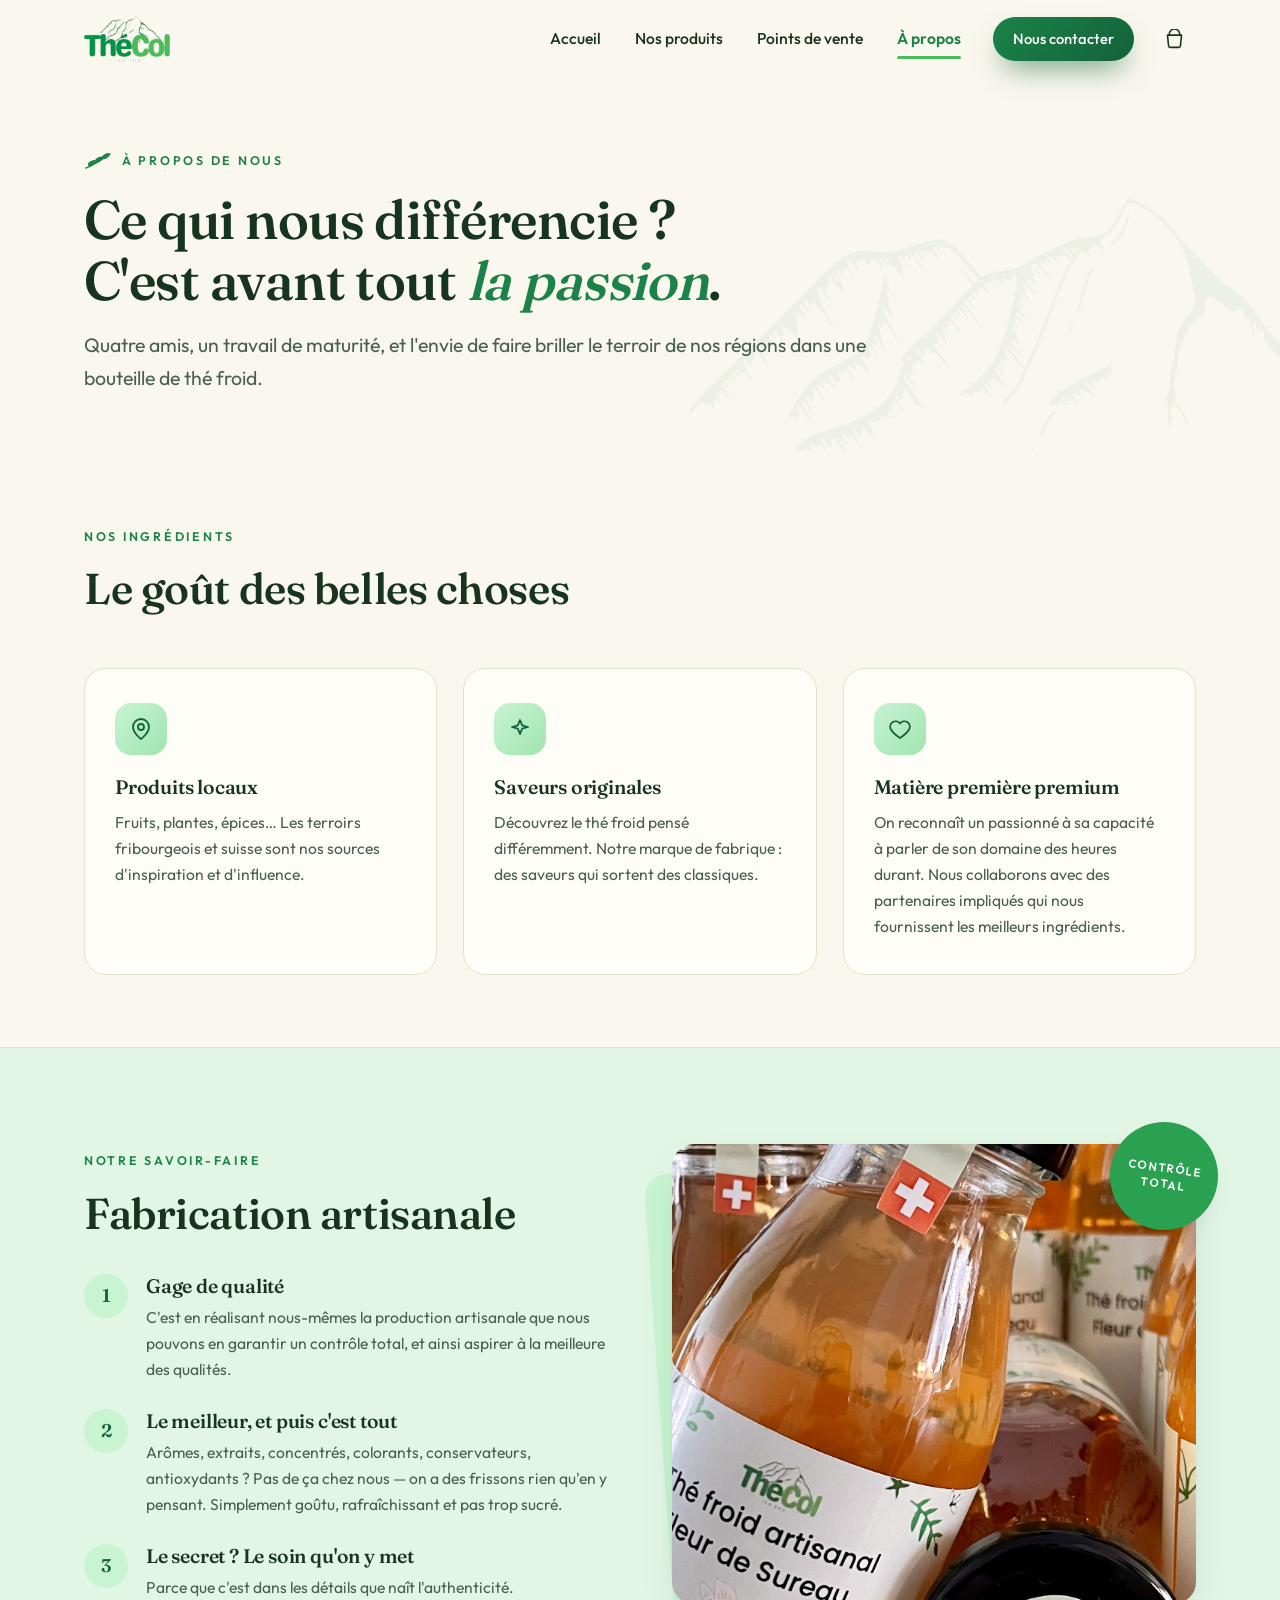
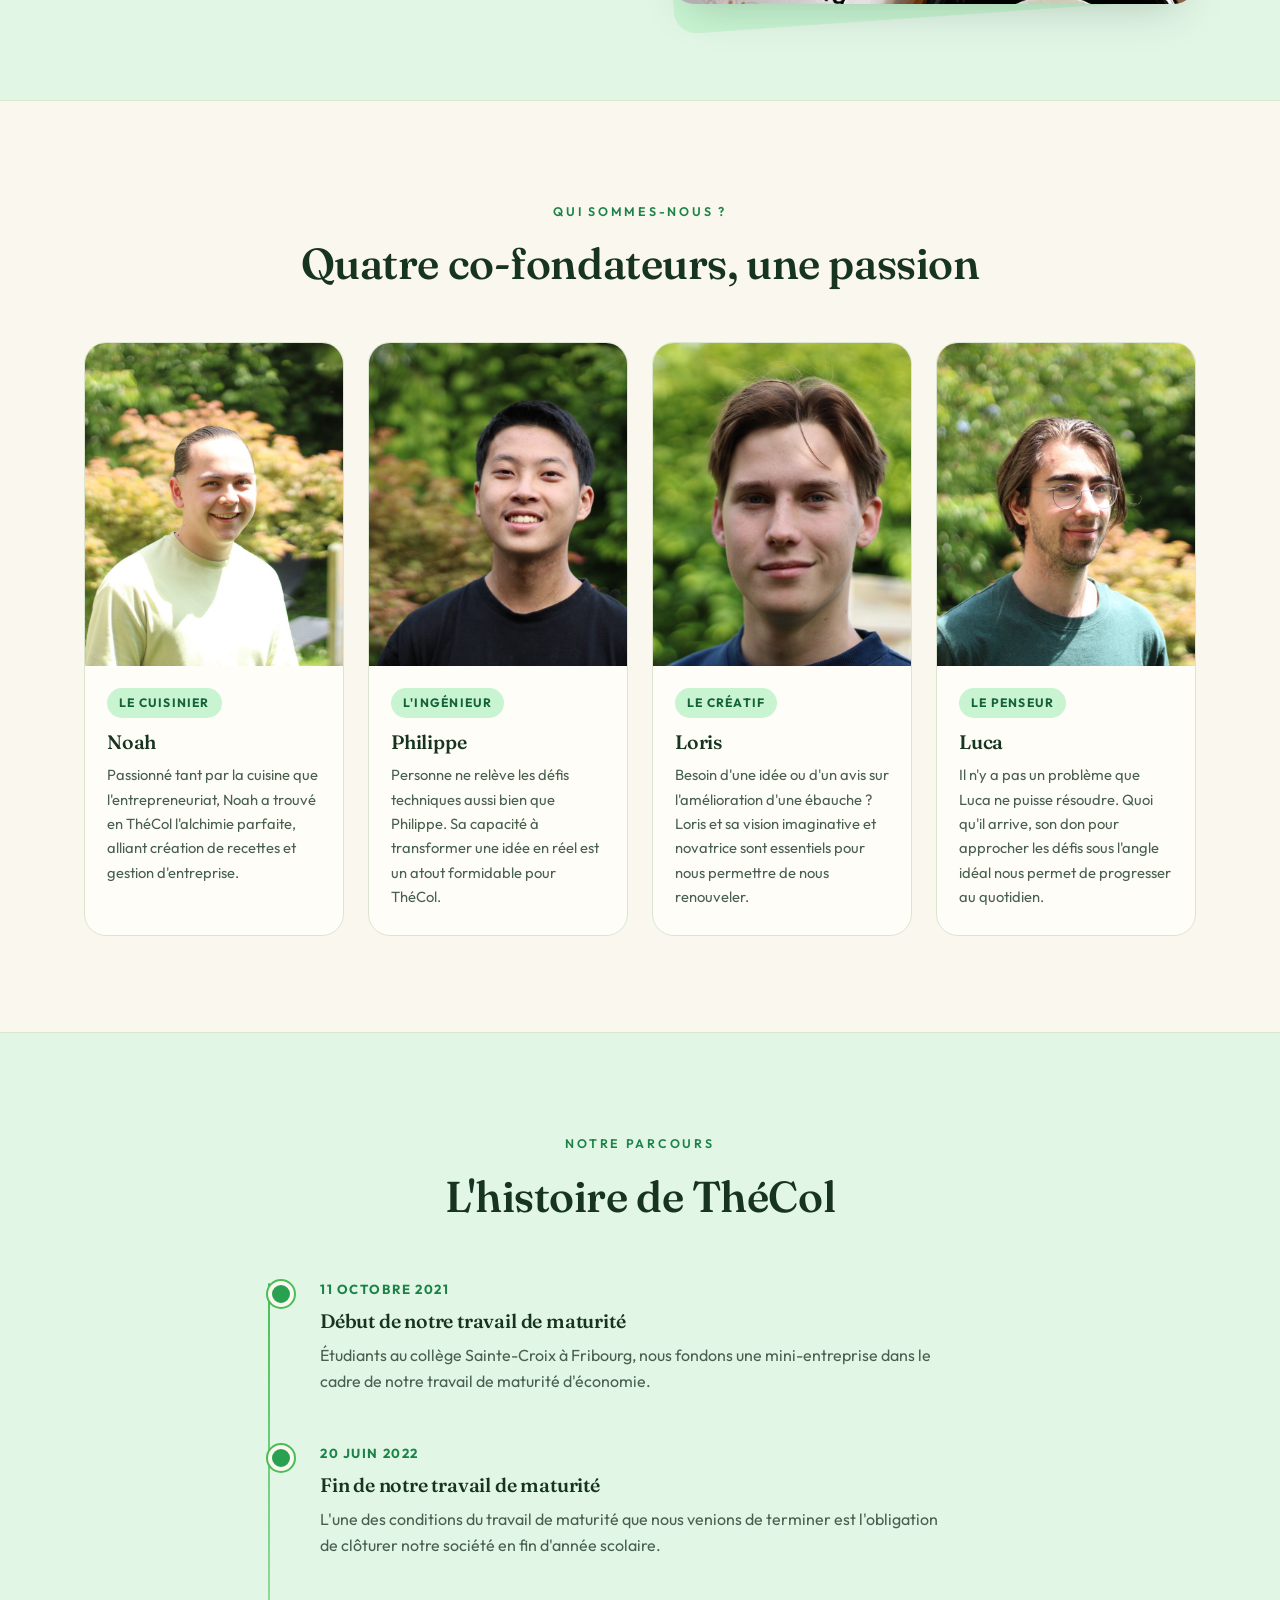
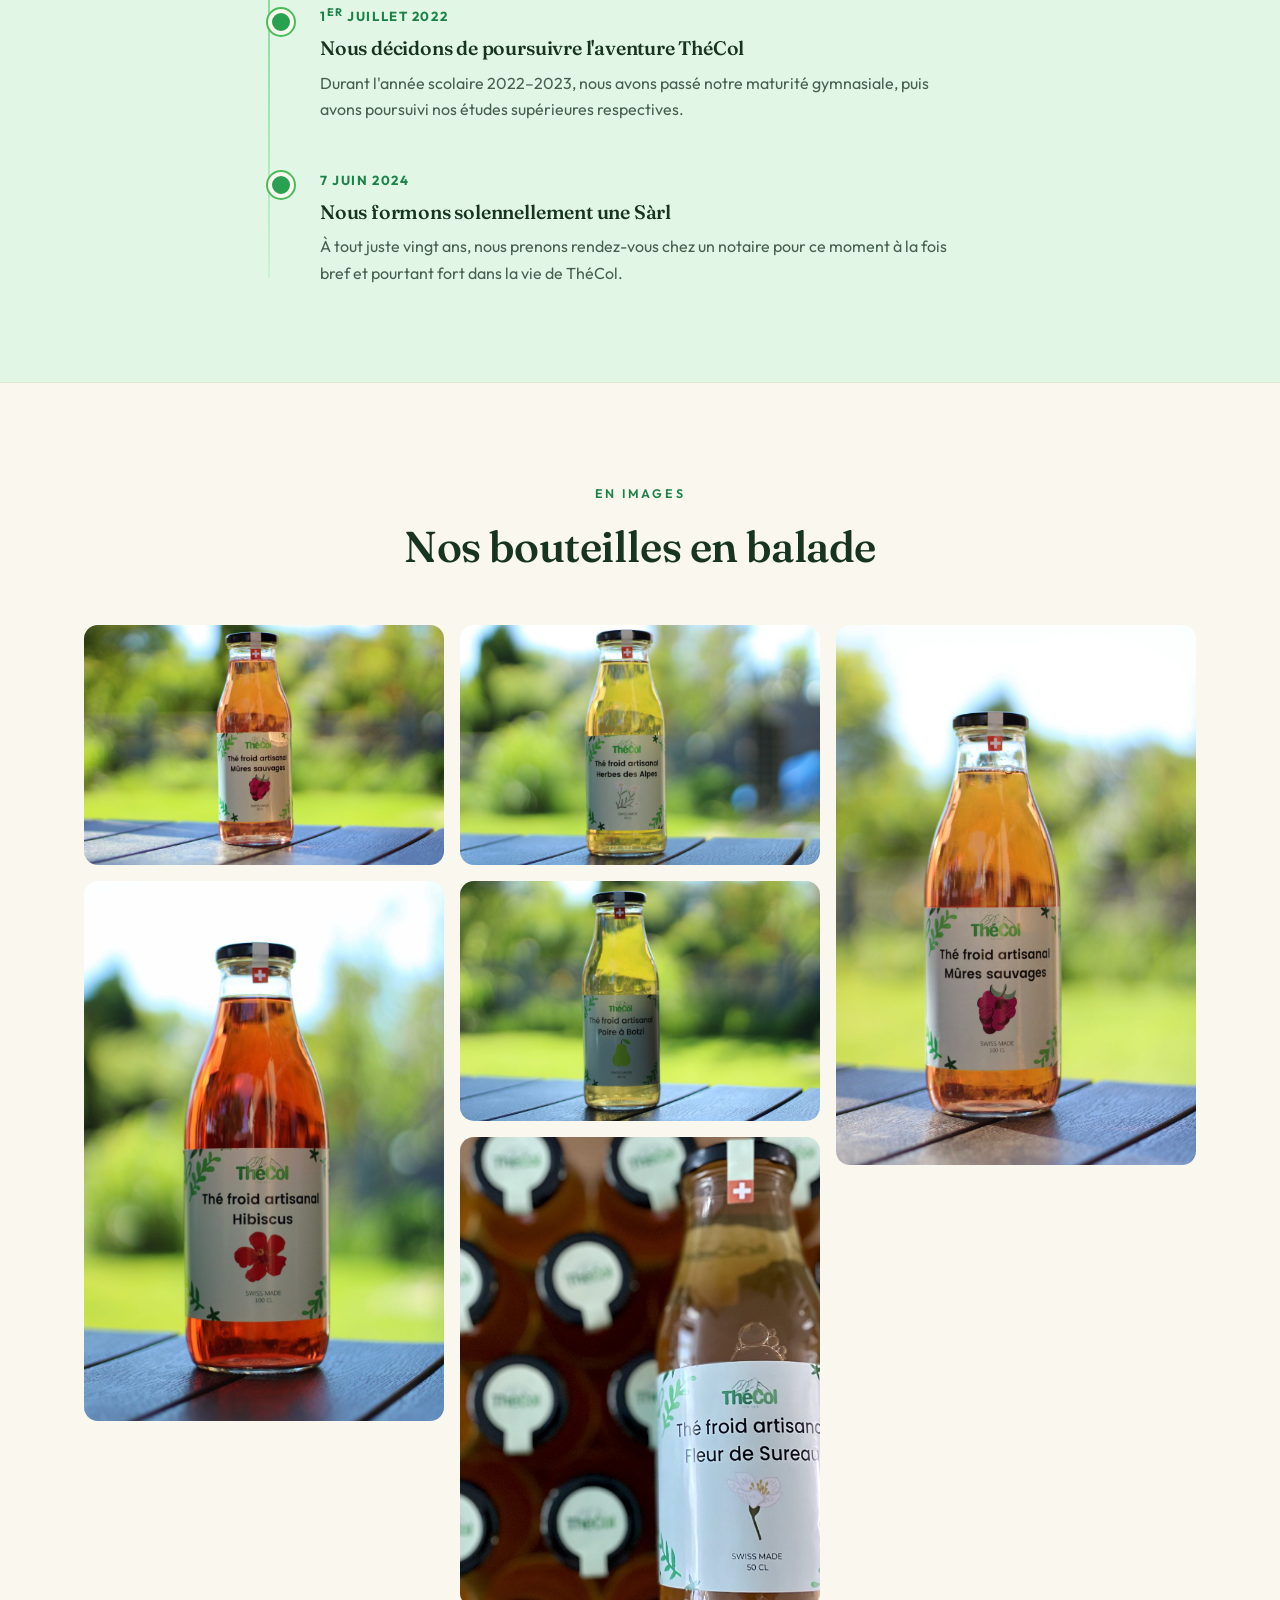
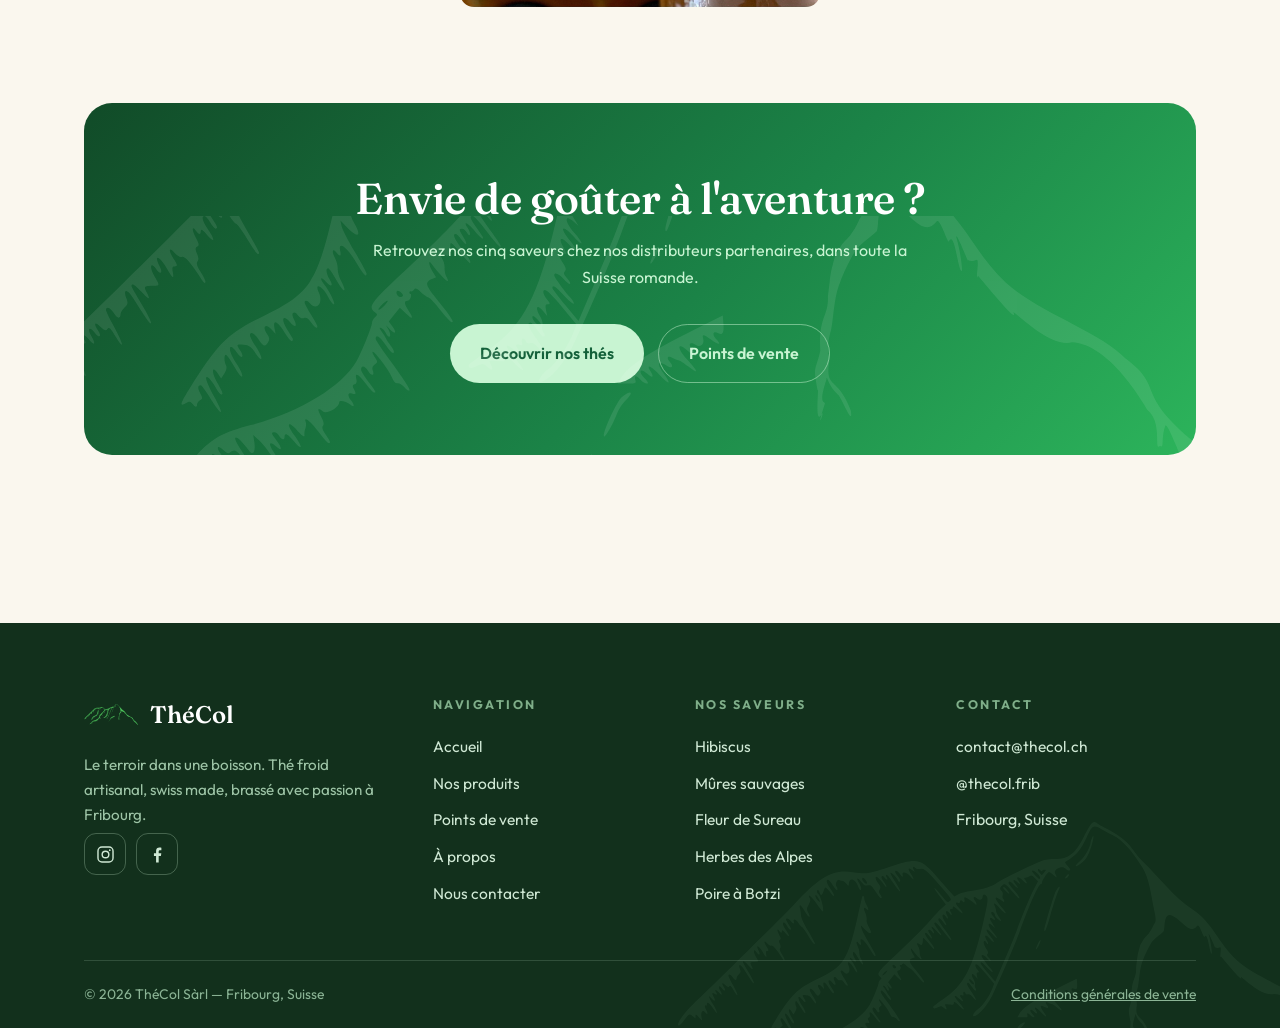
==== commit b38e4904: "Mettre à jour le contenu et les coordonnées du site" ====
--- a/a-propos.html
+++ b/a-propos.html
@@ -283,7 +283,7 @@
         <div>
           <p class="footer-title">Contact</p>
           <ul>
-            <li><a href="mailto:commande@thecol.ch">commande@thecol.ch</a></li>
+            <li><a href="mailto:contact@thecol.ch">contact@thecol.ch</a></li>
             <li><a href="https://www.instagram.com/thecol.frib/" target="_blank" rel="noopener">@thecol.frib</a></li>
             <li>Fribourg, Suisse</li>
           </ul>
--- a/css/style.css
+++ b/css/style.css
@@ -243,6 +243,11 @@
   height: 3px; border-radius: 3px; background: var(--green-light);
 }
 .main-nav .btn { margin-left: 12px; }
+.main-nav a.btn {
+  color: #fff;
+  background: linear-gradient(135deg, var(--btn-grad-from), var(--btn-grad-to));
+}
+.main-nav a.btn:hover { color: #fff; }
 
 .nav-toggle {
   display: none; background: none; border: none;
@@ -1288,6 +1293,8 @@
   background: var(--cream);
   display: flex; flex-direction: column;
   box-shadow: -30px 0 60px -30px rgba(18, 48, 28, 0.5);
+  overflow-y: auto;
+  overscroll-behavior: contain;
   transform: translateX(105%);
   transition: transform 0.35s cubic-bezier(0.2, 0.7, 0.2, 1);
   visibility: hidden;
@@ -1296,6 +1303,7 @@
 
 .cart-head {
   display: flex; align-items: center; justify-content: space-between;
+  flex-shrink: 0;
   padding: 20px 26px; border-bottom: 1px solid var(--line);
 }
 .cart-head h3 { font-size: 1.35rem; }
@@ -1306,7 +1314,7 @@
 }
 .cart-close:hover { background: var(--mint-soft); }
 
-.cart-items { flex: 1; overflow-y: auto; padding: 6px 26px; }
+.cart-items { flex: 1 0 auto; padding: 6px 26px; }
 .cart-item {
   display: grid; grid-template-columns: 60px 1fr auto; gap: 14px;
   align-items: center;
@@ -1325,7 +1333,7 @@
 .cart-empty { text-align: center; color: var(--ink-soft); padding: 60px 14px; }
 .cart-empty .btn { margin-top: 18px; }
 
-.cart-foot { padding: 18px 26px 24px; border-top: 1px solid var(--line); background: var(--card); }
+.cart-foot { flex-shrink: 0; padding: 18px 26px 24px; border-top: 1px solid var(--line); background: var(--card); }
 .cart-total { display: flex; align-items: baseline; justify-content: space-between; margin-bottom: 14px; font-weight: 600; }
 .cart-total b { font-family: var(--font-display); font-size: 1.55rem; color: var(--green-800); }
 .cart-foot .btn { width: 100%; justify-content: center; }
@@ -1454,12 +1462,15 @@
     box-shadow: 0 30px 50px -30px rgba(22, 52, 31, 0.4);
     padding: 18px 22px 26px;
     transform: translateY(-130%); opacity: 0;
+    visibility: hidden;
+    max-height: calc(100dvh - 78px);
+    overflow-y: auto;
     transition: transform 0.3s ease, opacity 0.3s ease;
   }
-  .nav-open .main-nav { transform: none; opacity: 1; }
+  .nav-open .main-nav { transform: none; opacity: 1; visibility: visible; }
   .main-nav a { padding: 13px 16px; font-size: 1.05rem; }
   .main-nav a.active::after { display: none; }
-  .main-nav a.active { background: var(--mint-soft); }
+  .main-nav a.active:not(.btn) { background: var(--mint-soft); }
   .main-nav .btn { margin: 12px 0 0; justify-content: center; }
   .map-band { padding: 30px 22px 22px; border-radius: 22px; }
   .map-stage .canton-label { font-size: 9px; }
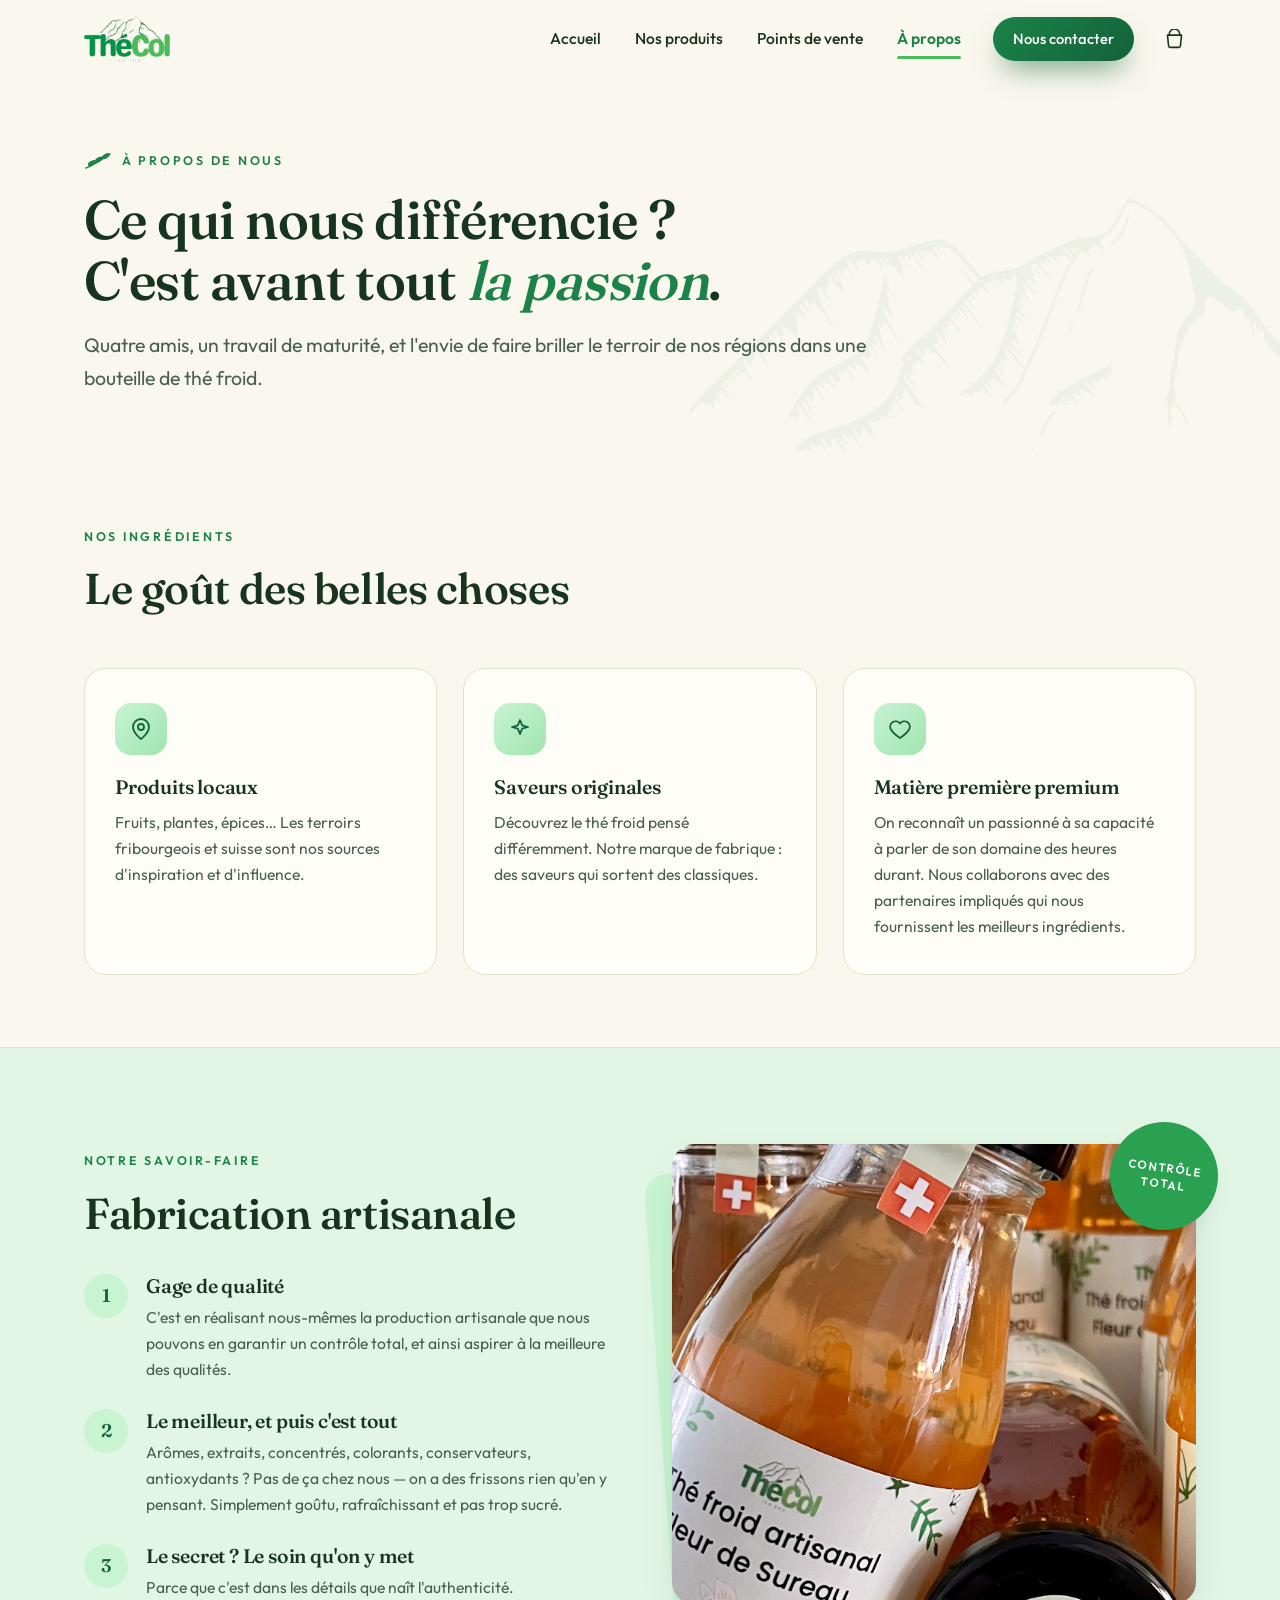
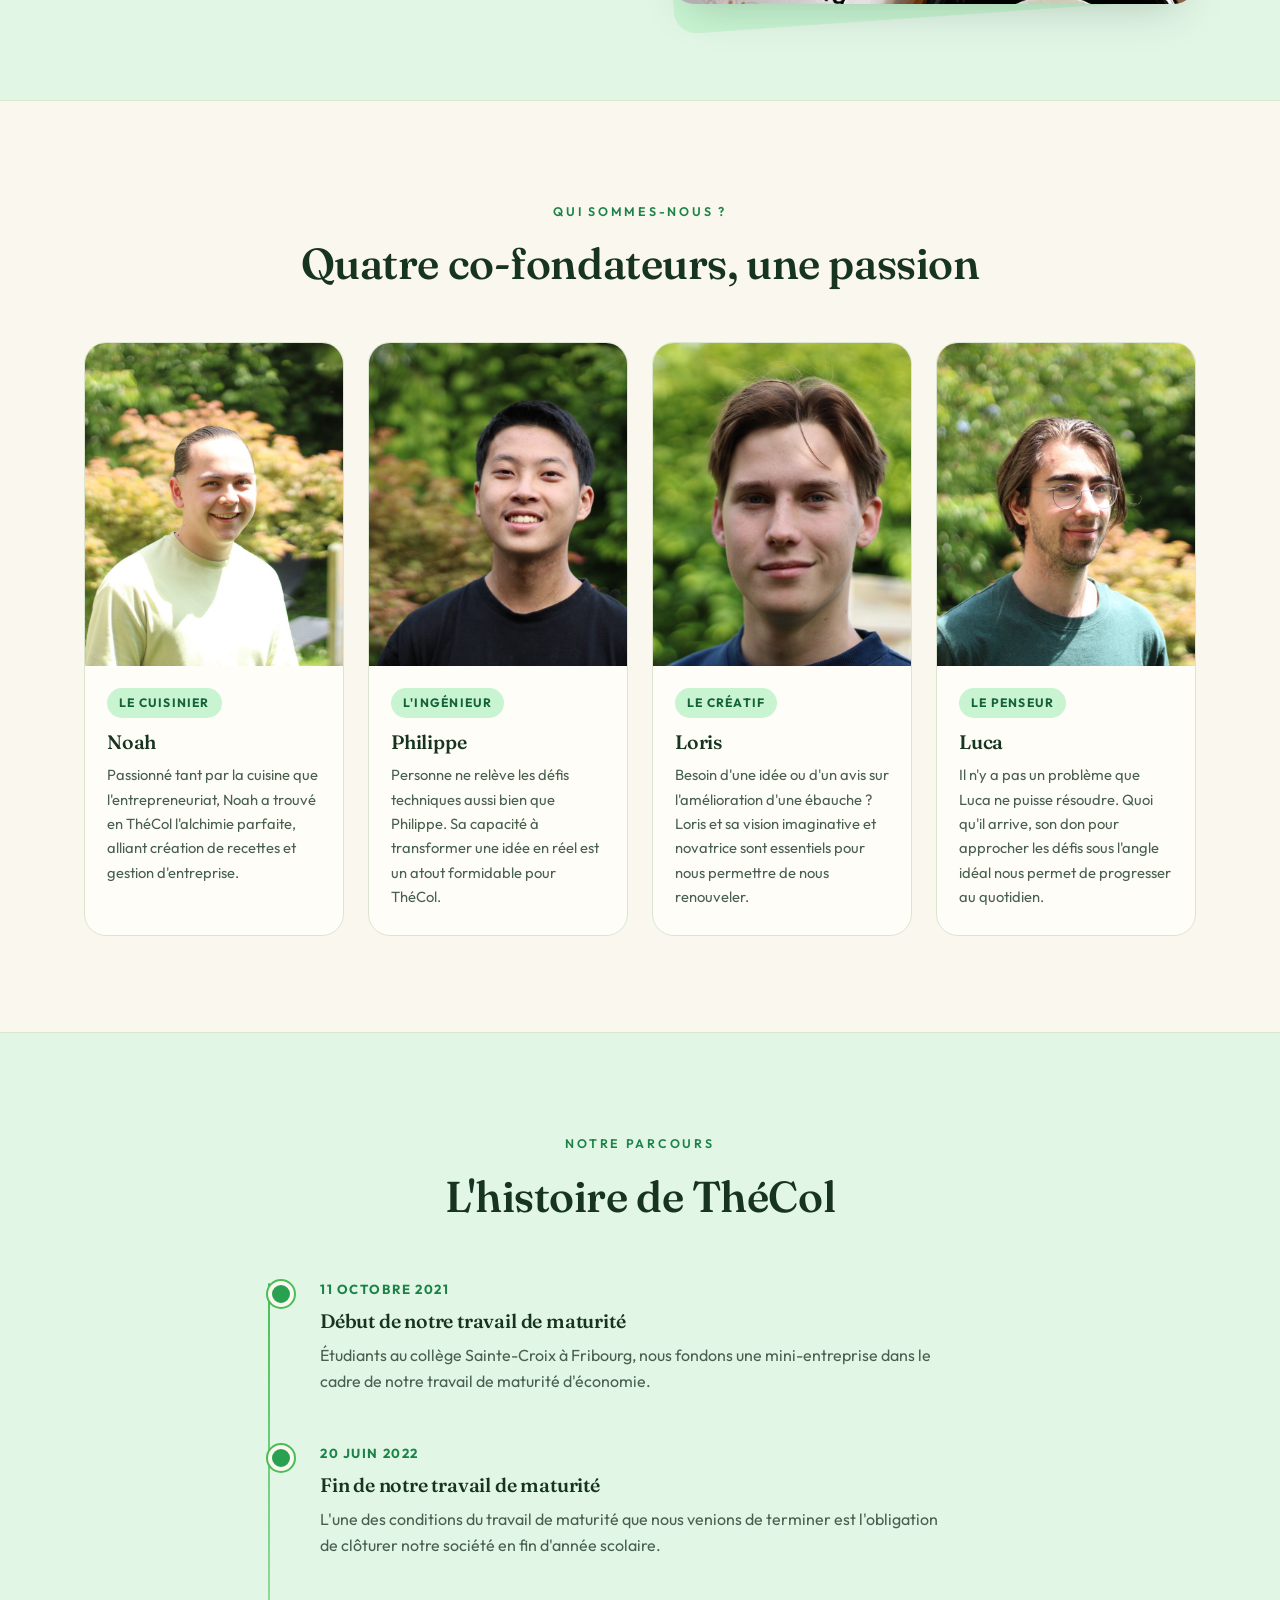
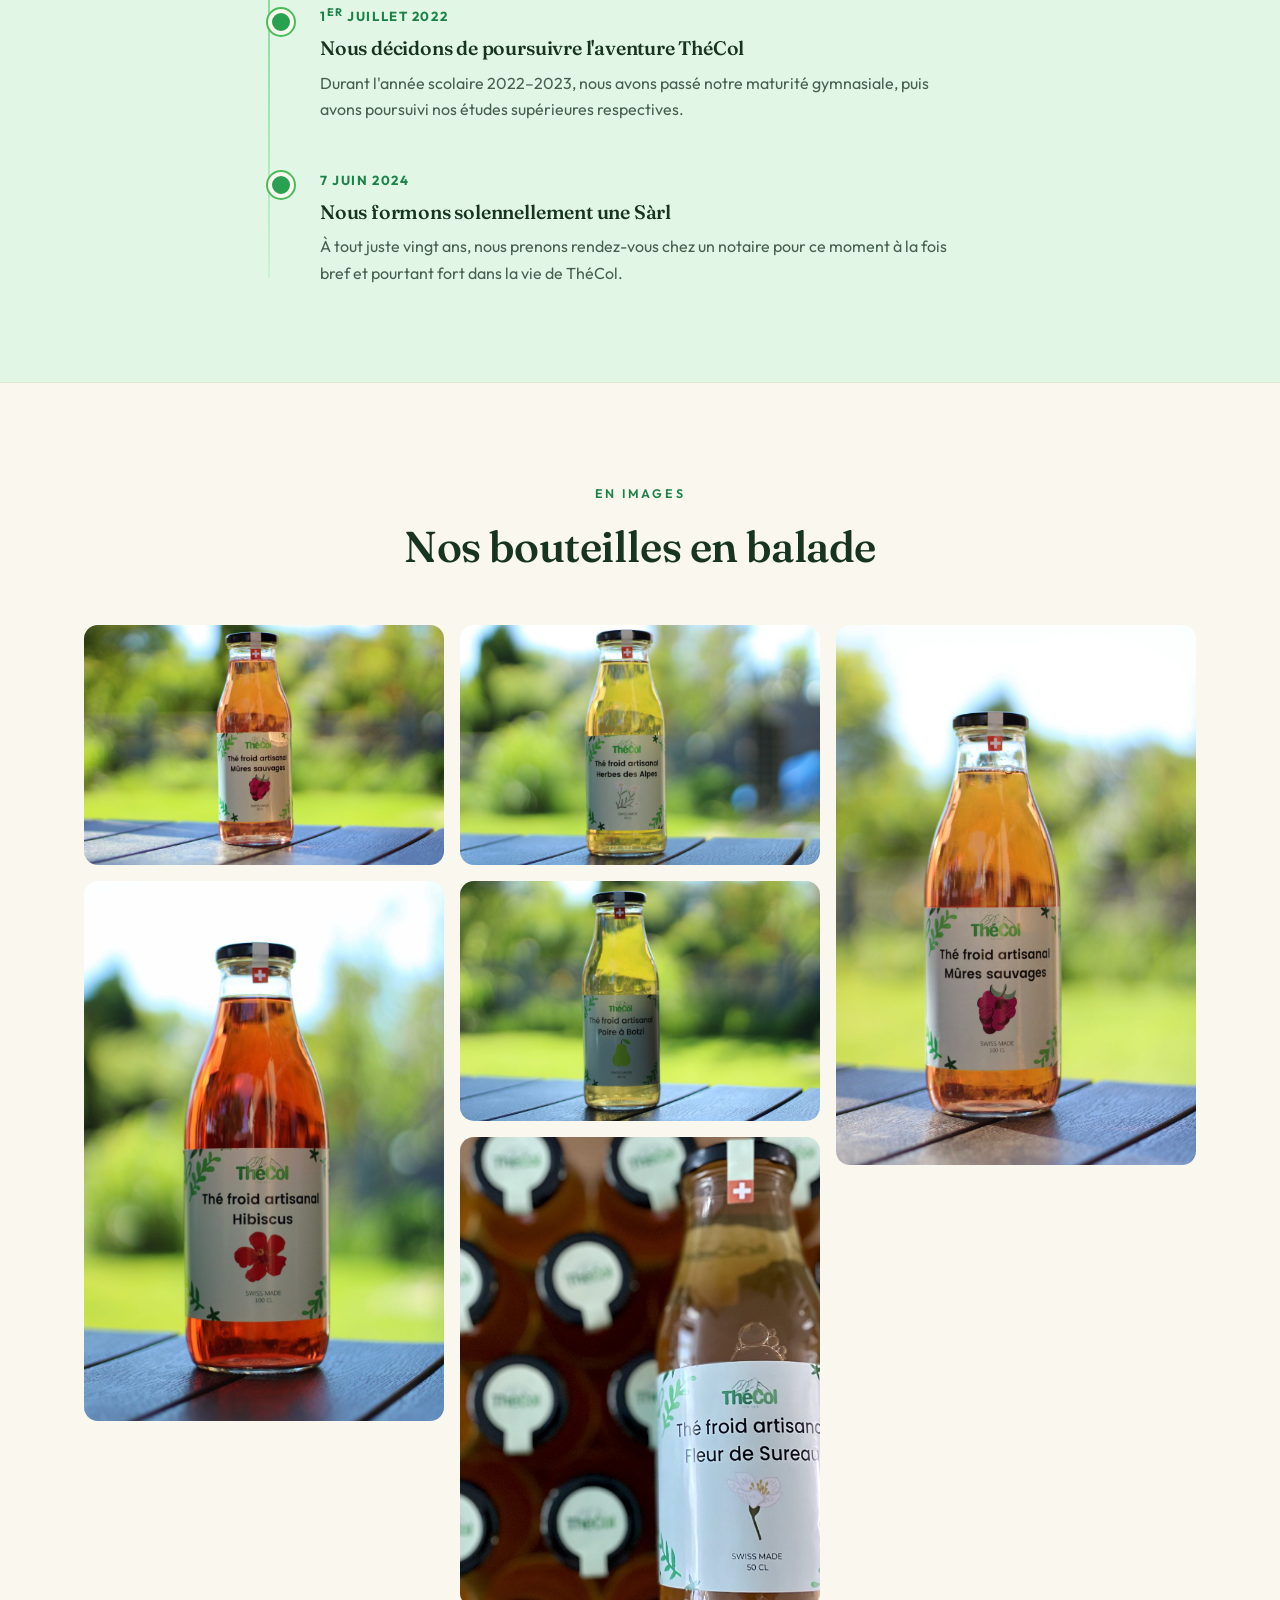
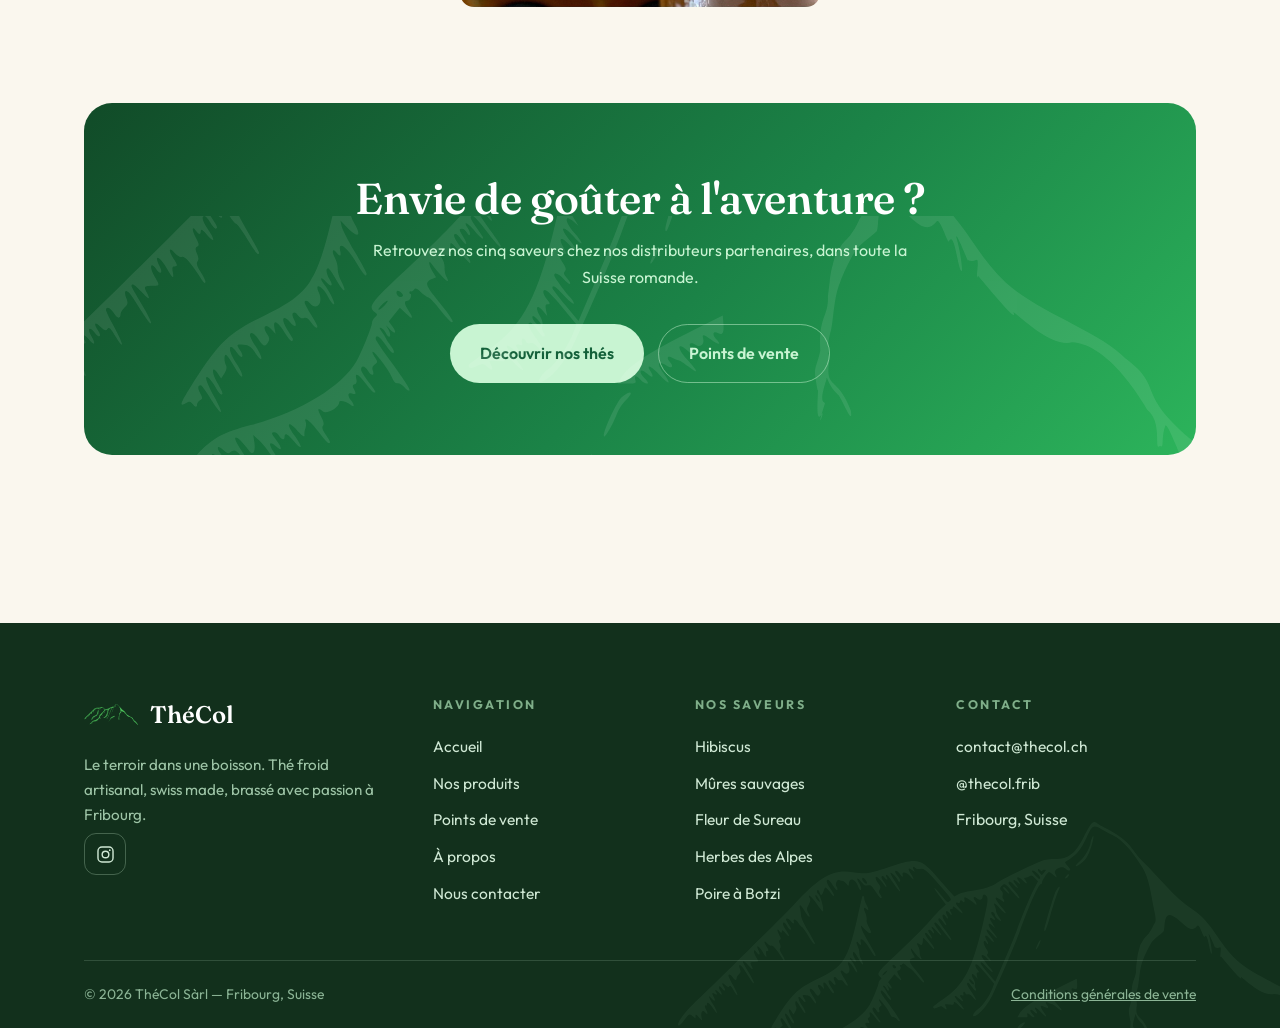
==== commit 50e41d0f: "update" ====
--- a/a-propos.html
+++ b/a-propos.html
@@ -20,7 +20,7 @@
   <link rel="icon" type="image/svg+xml" href="assets/web/montagne.svg">
   <link rel="icon" type="image/png" sizes="192x192" href="assets/web/icon-192.png">
   <link rel="apple-touch-icon" href="assets/web/icon-192.png">
-  <link rel="stylesheet" href="css/style.css?v=6">
+  <link rel="stylesheet" href="css/style.css?v=7">
 </head>
 <body>
 
@@ -255,9 +255,6 @@
             <a href="https://www.instagram.com/thecol.frib/" target="_blank" rel="noopener" aria-label="Instagram">
               <svg width="19" height="19" viewBox="0 0 24 24" fill="none" stroke="currentColor" stroke-width="1.8" stroke-linecap="round" aria-hidden="true"><rect x="2.5" y="2.5" width="19" height="19" rx="5"/><circle cx="12" cy="12" r="4.2"/><circle cx="17.4" cy="6.6" r="1.1" fill="currentColor" stroke="none"/></svg>
             </a>
-            <a href="https://www.facebook.com/thecol.frib/" target="_blank" rel="noopener" aria-label="Facebook">
-              <svg width="19" height="19" viewBox="0 0 24 24" fill="currentColor" aria-hidden="true"><path d="M13.5 22v-8h2.8l.5-3.5h-3.3V8.2c0-1 .3-1.7 1.7-1.7h1.7V3.4c-.3 0-1.3-.1-2.5-.1-2.5 0-4.2 1.5-4.2 4.3v2.9H7.5V14h2.7v8h3.3Z"/></svg>
-            </a>
           </div>
         </div>
         <nav aria-label="Navigation du pied de page">
--- a/css/style.css
+++ b/css/style.css
@@ -125,7 +125,7 @@
 
 /* aria-current pour le lien de navigation actif */
 .main-nav a[aria-current="page"] { color: var(--green-700); font-weight: 600; }
-.main-nav a[aria-current="page"]::after {
+.main-nav a[aria-current="page"]:not(.btn)::after {
   content: ""; position: absolute; left: 14px; right: 14px; bottom: 2px;
   height: 3px; border-radius: 3px; background: var(--green-light);
 }
@@ -294,6 +294,7 @@
   -webkit-mask: url("../assets/web/montagne.svg") no-repeat center / contain;
   mask: url("../assets/web/montagne.svg") no-repeat center / contain;
 }
+.hero-bottle-picture { display: contents; }
 .hero-bottle { position: relative; height: 500px; width: auto; transform: rotate(-2.5deg); filter: drop-shadow(0 34px 30px rgba(22, 52, 31, 0.3)); }
 
 .hero-chip {
@@ -436,14 +437,6 @@
 }
 .flavor-card b { display: block; margin-top: 14px; font-weight: 600; font-size: 1.02rem; }
 .flavor-card span { font-size: 0.85rem; color: var(--ink-soft); }
-.badge-new {
-  position: absolute; top: 20px; left: 20px; z-index: 2;
-  background: var(--badge-red); color: #fff;
-  font-size: 0.72rem; font-weight: 700; letter-spacing: 0.12em; text-transform: uppercase;
-  padding: 6px 12px; border-radius: 999px;
-  box-shadow: 0 6px 16px -6px rgba(214, 58, 38, 0.6);
-}
-
 /* ---------- FAQ ---------- */
 
 .faq-list { max-width: 780px; margin: 0 auto; display: grid; gap: 14px; }
@@ -498,6 +491,34 @@
 .page-hero .lead { max-width: 62ch; }
 .page-hero .hero-mountain { top: auto; bottom: -12%; height: 80%; opacity: 0.05; width: 70%; left: auto; right: -18%; transform: none; }
 
+/* Hero points de vente : texte + photo */
+.pos-hero-grid {
+  display: grid; grid-template-columns: 1.15fr 0.85fr;
+  gap: 48px; align-items: center;
+}
+.pos-hero-art {
+  position: relative;
+  justify-self: end;
+  width: min(360px, 100%);
+  padding: 18px 10px;
+}
+.pos-hero-photo {
+  margin: 0;
+  transform: rotate(2.5deg);
+  border-radius: 24px;
+  overflow: hidden;
+  border: 7px solid var(--card);
+  box-shadow: var(--shadow);
+  background: var(--mint-soft);
+}
+.pos-hero-photo img {
+  display: block; width: 100%;
+  height: 330px; object-fit: cover; object-position: center 24%;
+}
+.pos-hero-art .hero-chip.pc1 { top: 2px; left: -26px; }
+.pos-hero-art .hero-chip.pc2 { bottom: 4px; right: -12px; animation-delay: -2.6s; }
+.pos-hero-art .leaf-dot svg { display: block; }
+
 /* ---------- Produits ---------- */
 
 /* Bandeau de prix unique (mêmes prix pour toutes les saveurs) */
@@ -540,7 +561,7 @@
 .arch {
   position: relative; display: block; width: min(340px, 84%);
   aspect-ratio: 9 / 16;
-  border-radius: 999px 999px 28px 28px;
+  border-radius: 28px;
   overflow: hidden;
   background: var(--accent-soft);
   box-shadow: 0 30px 60px -22px rgba(22, 52, 31, 0.38);
@@ -560,7 +581,6 @@
 
 .flavor-body h2 a { color: inherit; text-decoration: none; transition: color 0.2s ease; }
 .flavor-body h2 a:hover { color: var(--accent); }
-.arch .badge-new { top: 26px; left: 50%; transform: translateX(-50%); }
 
 .flavor-visual .halo {
   content: ""; position: absolute; z-index: -1;
@@ -676,6 +696,70 @@
 }
 .map-legend .leg .cnt { color: rgba(255, 255, 255, 0.7); font-weight: 600; }
 
+/* Légende cliquable : chaque canton est un bouton de filtre */
+.map-legend button.leg {
+  font: inherit;
+  font-size: 0.82rem;
+  cursor: pointer;
+  transition: border-color 0.2s ease, background 0.2s ease;
+}
+.map-legend button.leg:hover { border-color: var(--mint); background: rgba(255, 255, 255, 0.14); }
+.map-legend button.leg.active {
+  background: rgba(200, 244, 210, 0.2);
+  border-color: var(--mint);
+  color: #fff;
+}
+.map-legend button.leg:focus-visible { outline: 2px solid #fff; outline-offset: 2px; }
+.map-legend .leg-soon .dot {
+  background: transparent;
+  border: 1.5px dashed var(--mint);
+  box-shadow: none;
+}
+
+/* Bouton « Autour de moi » + statut de géolocalisation */
+.map-actions {
+  display: flex; flex-wrap: wrap; align-items: center;
+  gap: 10px 16px;
+  margin-top: 18px;
+}
+.geo-status { margin: 0; font-size: 0.92rem; color: rgba(255, 255, 255, 0.92); }
+.geo-status b { color: #fff; }
+.geo-see {
+  background: none; border: 0; padding: 0; margin-left: 8px;
+  color: var(--mint);
+  font: inherit; font-weight: 600;
+  text-decoration: underline; text-underline-offset: 3px;
+  cursor: pointer;
+}
+.geo-see:hover { color: #fff; }
+.geo-see:focus-visible { outline: 2px solid #fff; outline-offset: 2px; border-radius: 4px; }
+
+/* Marqueur « vous êtes ici » */
+.map-stage .user-dot {
+  position: absolute; z-index: 4;
+  width: 15px; height: 15px;
+  border-radius: 50%;
+  background: #5aa9ff;
+  border: 2.5px solid #fff;
+  box-shadow: 0 2px 8px rgba(0, 0, 0, 0.45);
+  transform: translate(-50%, -50%);
+  opacity: 0;
+  transition: opacity 0.25s ease;
+  pointer-events: none;
+}
+.map-stage .user-dot.show { opacity: 1; }
+.map-stage .user-dot::after {
+  content: "";
+  position: absolute; inset: -2.5px;
+  border-radius: 50%;
+  border: 2px solid rgba(90, 169, 255, 0.8);
+  animation: userPulse 2s ease-out infinite;
+}
+@keyframes userPulse {
+  from { transform: scale(1); opacity: 0.8; }
+  to   { transform: scale(2.6); opacity: 0; }
+}
+
 .map-stage {
   position: relative;
   width: 100%;
@@ -691,6 +775,26 @@
 .map-stage .canton.has-pos { fill: rgba(200, 244, 210, 0.16); }
 .map-stage .canton.lit { fill: rgba(200, 244, 210, 0.34); stroke: var(--mint); stroke-width: 1.2; }
 .map-stage .canton.soon { stroke-dasharray: 5 5; opacity: 0.55; }
+
+/* Cantons cliquables (filtre) : curseur, survol et focus clavier visibles */
+.map-stage .canton.clickable { cursor: pointer; }
+.map-stage .canton.clickable:hover { fill: rgba(200, 244, 210, 0.26); stroke: rgba(200, 244, 210, 0.8); }
+.map-stage .canton.clickable:focus-visible {
+  outline: none;
+  fill: rgba(200, 244, 210, 0.3);
+  stroke: #fff;
+  stroke-width: 1.6;
+}
+.map-stage .canton.soon.clickable:hover,
+.map-stage .canton.soon.clickable:focus-visible { opacity: 0.85; }
+
+/* Lacs : dessinés par-dessus les cantons, jamais interactifs */
+.map-stage .lake {
+  fill: rgba(147, 208, 235, 0.34);
+  stroke: rgba(196, 233, 248, 0.5);
+  stroke-width: 0.7;
+  pointer-events: none;
+}
 
 .map-stage .canton-label {
   font-family: var(--font-body);
@@ -792,7 +896,7 @@
 .map-tip.flip { transform: translate(-50%, 0) translateY(14px); }
 .map-tip::after {
   content: "";
-  position: absolute; left: 50%; bottom: -7px;
+  position: absolute; left: calc(50% + var(--ax, 0px)); bottom: -7px;
   width: 14px; height: 14px;
   background: var(--card);
   transform: translateX(-50%) rotate(45deg);
@@ -803,6 +907,7 @@
 .map-tip .tip-canton { font-size: 0.78rem; color: var(--ink-soft); margin-bottom: 8px; text-transform: uppercase; letter-spacing: 0.1em; }
 .map-tip ul { list-style: none; padding: 0; margin: 0; display: grid; gap: 3px; color: var(--ink-soft); }
 .map-tip ul li { font-size: 0.84rem; line-height: 1.35; }
+.map-tip .tip-hint { margin: 6px 0 0; font-size: 0.78rem; color: var(--green-700); font-weight: 600; }
 
 .map-credit {
   font-size: 0.78rem;
@@ -851,6 +956,7 @@
 .map-inset .inset-stage .canton.has-pos { opacity: 1; }
 .map-inset .inset-stage .canton.lit { opacity: 1; }
 .map-inset .inset-stage .soon { display: none; } /* Pas de Bientôt à zoomer */
+.map-inset .inset-stage .lake { vector-effect: non-scaling-stroke; stroke-width: 1; }
 
 /* Pin cluster (carte principale) — pastille agrégée */
 button.map-pin.cluster {
@@ -925,6 +1031,41 @@
 .pos-toolbar .pos-search input:focus { border-color: var(--green-light); box-shadow: 0 0 0 4px rgba(73, 189, 88, 0.15); }
 .pos-toolbar .pos-search svg { position: absolute; left: 14px; top: 50%; transform: translateY(-50%); color: var(--ink-soft); }
 
+/* Filtre par type de commerce */
+.pos-type-filter { position: relative; flex: none; display: inline-flex; }
+.pos-type-filter select {
+  appearance: none; -webkit-appearance: none; -moz-appearance: none;
+  border: 1.5px solid var(--line); background: var(--card);
+  border-radius: 999px; padding: 9px 36px 9px 16px;
+  font: inherit; font-weight: 600; font-size: 0.88rem; color: var(--ink-soft);
+  cursor: pointer; outline: none; max-width: 240px;
+  transition: border-color 0.2s ease, box-shadow 0.2s ease, color 0.2s ease, background 0.2s ease;
+}
+.pos-type-filter select:hover { border-color: var(--green-light); color: var(--green-700); }
+.pos-type-filter select:focus-visible { border-color: var(--green-light); box-shadow: 0 0 0 4px rgba(73, 189, 88, 0.15); }
+.pos-type-filter::after {
+  content: ""; position: absolute; right: 15px; top: 50%;
+  width: 8px; height: 8px; pointer-events: none;
+  border-right: 2px solid currentColor; border-bottom: 2px solid currentColor;
+  transform: translateY(-70%) rotate(45deg);
+  color: var(--ink-soft);
+}
+.pos-type-filter.filtering select { background: var(--green); border-color: var(--green); color: #fff; }
+.pos-type-filter.filtering::after { color: #fff; }
+
+/* Bouton « réinitialiser les filtres » (état aucun résultat) */
+.pos-reset {
+  display: inline-flex; align-items: center; gap: 7px;
+  margin-top: 16px;
+  border: 1.5px solid var(--line); background: var(--card);
+  border-radius: 999px; padding: 9px 18px;
+  font: inherit; font-weight: 600; font-size: 0.88rem;
+  color: var(--green-700); cursor: pointer;
+  transition: border-color 0.2s ease, background 0.2s ease;
+}
+.pos-reset:hover { border-color: var(--green-light); background: var(--mint-soft); }
+.pos-reset:focus-visible { outline: 2px solid var(--green); outline-offset: 2px; }
+
 .chip-row { display: flex; flex-wrap: wrap; gap: 8px; }
 .chip {
   border: 1.5px solid var(--line); background: var(--card);
@@ -1175,7 +1316,6 @@
   box-shadow: var(--shadow);
 }
 .pd-main img { width: 100%; aspect-ratio: 3 / 4; object-fit: contain; display: block; }
-.pd-main .badge-new { top: 20px; left: 20px; }
 .pd-thumbs { display: flex; flex-wrap: wrap; gap: 12px; margin-top: 14px; }
 .pd-thumb {
   width: 84px; flex: none; padding: 0;
@@ -1265,7 +1405,7 @@
 .buy-total span { display: block; font-size: 0.8rem; color: var(--ink-soft); font-weight: 600; }
 .buy-total b { font-family: var(--font-display); font-size: 1.75rem; font-weight: 600; color: var(--green-800); line-height: 1.1; }
 
-.buy-actions { margin-top: 18px; }
+.buy-actions { margin-top: 18px; display: flex; flex-direction: column; gap: 12px; }
 .buy-actions .btn { width: 100%; justify-content: center; }
 .stock-note {
   display: flex; align-items: center; gap: 8px;
@@ -1416,12 +1556,16 @@
   .pos-grid.anim .pos-card { animation: none; }
   button.map-pin::after { animation: none; opacity: 0; }
   .map-tip { transition: none; }
+  .map-stage .user-dot::after { animation: none; opacity: 0; }
 }
 
 /* ---------- Responsive ---------- */
 
 @media (max-width: 1020px) {
   .flavor-row, .flavor-row.four { grid-template-columns: repeat(3, 1fr); }
+  .pos-hero-grid { gap: 32px; }
+  .pos-hero-art { width: min(300px, 100%); }
+  .pos-hero-photo img { height: 280px; }
   .team-grid { grid-template-columns: repeat(2, 1fr); }
   .pos-grid { grid-template-columns: repeat(2, 1fr); }
   .cards-3, .feature-grid { grid-template-columns: 1fr 1fr; }
@@ -1432,6 +1576,8 @@
 }
 
 @media (max-width: 860px) {
+  .pos-hero-grid { grid-template-columns: 1fr; }
+  .pos-hero-art { display: none; }
   .hero-inner { grid-template-columns: 1fr; padding: 28px 0 48px; gap: 22px; }
   /* Texte/CTA avant l'illustration : ordre DOM respecté, pas d'inversion */
   .hero-art { min-height: 320px; order: 0; }
@@ -1496,6 +1642,8 @@
   .pos-toolbar .chip-row::-webkit-scrollbar { height: 4px; }
   .pos-toolbar .chip-row::-webkit-scrollbar-thumb { background: var(--line); border-radius: 4px; }
   .pos-toolbar .chip { white-space: nowrap; flex: none; }
+  .pos-type-filter { flex: 1 1 100%; }
+  .pos-type-filter select { width: 100%; max-width: none; }
   .pos-count { display: none; }
   .pos-stats { gap: 18px 26px; }
 }
